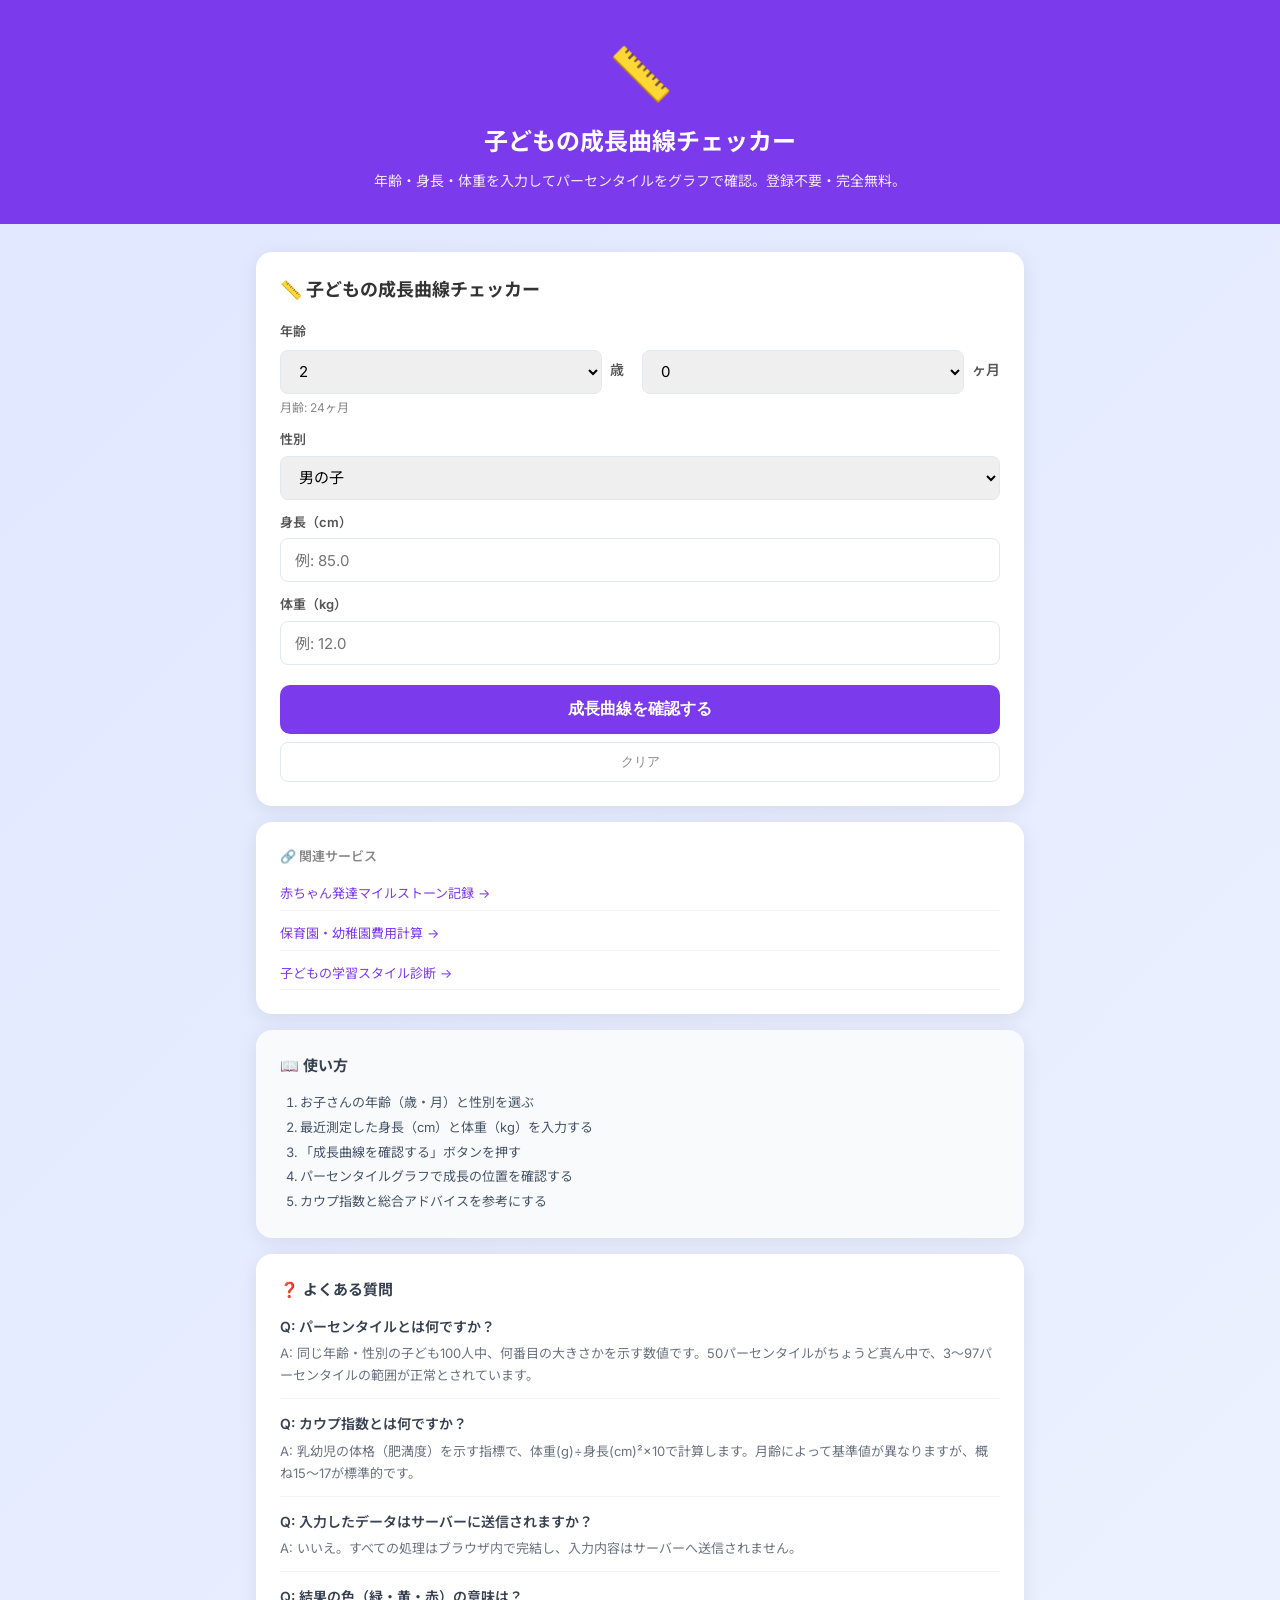
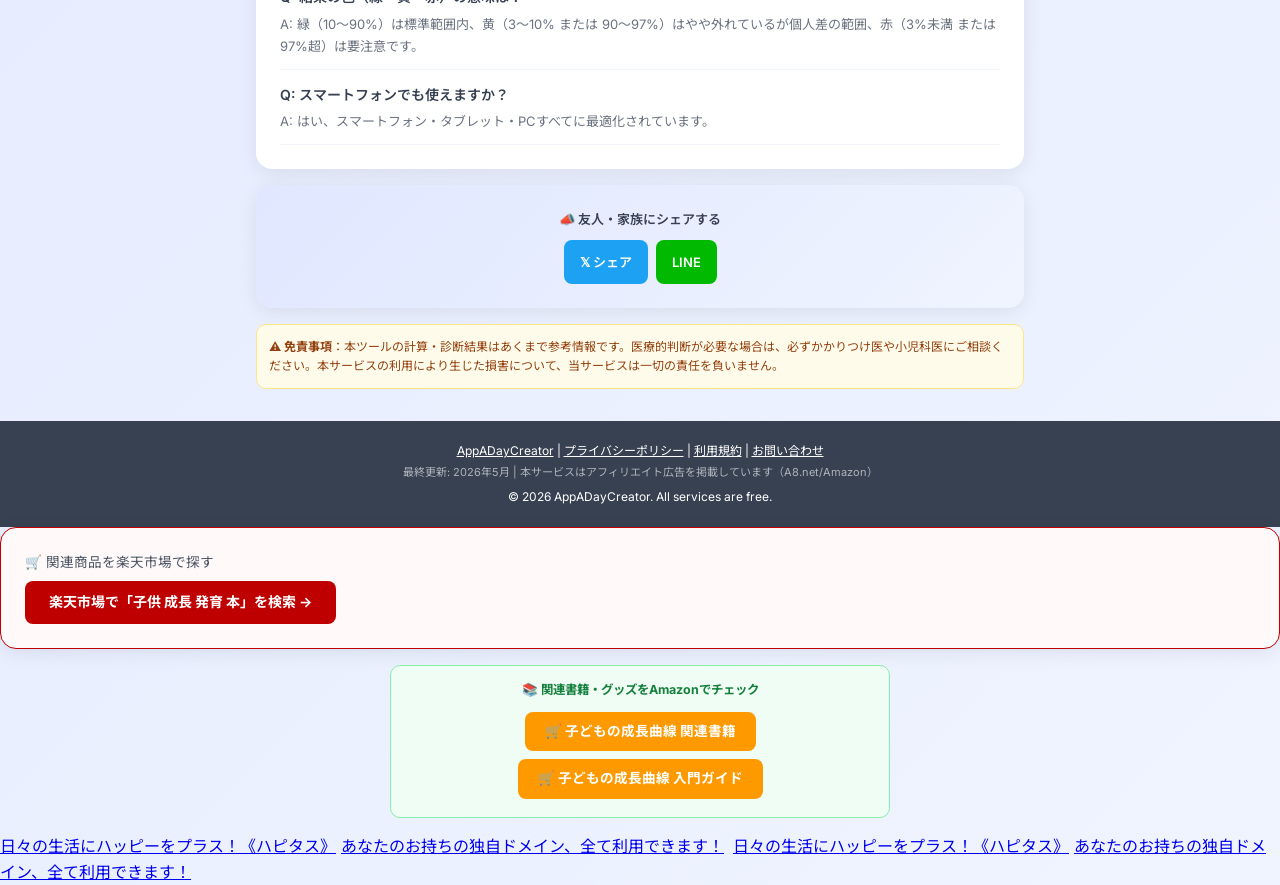
==== index.html @ c2bdc44a "Add A8 affiliates: 高還元率ポイントサイト【ハピタ, 国内シェアNo.1レンタルサー" ====
<!DOCTYPE html>
<html lang="ja">
<head>
<!-- Google Tag Manager -->
<script>(function(w,d,s,l,i){w[l]=w[l]||[];w[l].push({"gtm.start":
new Date().getTime(),event:"gtm.js"});var f=d.getElementsByTagName(s)[0],
j=d.createElement(s),dl=l!="dataLayer"?"&l="+l:"";j.async=true;j.src=
"https://www.googletagmanager.com/gtm.js?id="+i+dl;f.parentNode.insertBefore(j,f);
})(window,document,"script","dataLayer","GTM-TXQGZRF9");</script>
<!-- End Google Tag Manager -->
    <meta charset="UTF-8">
    <meta name="viewport" content="width=device-width, initial-scale=1.0">
<meta name="theme-color" content="#7c3aed" />
    <title>子どもの成長曲線チェッカー【無料】無料診断・アドバイス</title>
    <meta name="description" content="子どもの年齢・身長・体重を入力して成長曲線のパーセンタイルを確認。発育の目安をチェック。登録不要・完全無料でご利用いただけます。スマホ・PC対応。">
    <link rel="canonical" href="https://appadaycreator.com/child-growth-checker/">
    <link rel="manifest" href="/child-growth-checker/manifest.json">
    <meta property="og:title" content="子どもの成長曲線チェッカー【無料】無料診断・アドバイス">
    <meta property="og:description" content="子どもの年齢・身長・体重を入力して成長曲線のパーセンタイルを確認。発育の目安をチェック。登録不要・完全無料でご利用いただけます。">
    <meta property="og:url" content="https://appadaycreator.com/child-growth-checker/">
    <meta property="og:type" content="website">
    <meta property="og:locale" content="ja_JP">
    <meta property="og:image" content="https://appadaycreator.com/assets/ogp-default.png">
<meta property="og:site_name" content="appadaycreator" />
<meta name="twitter:image" content="https://appadaycreator.com/assets/ogp-default.png" />
<meta name="twitter:description" content="子どもの年齢・身長・体重を入力して成長曲線のパーセンタイルを確認。発育の目安をチェック。登録不要・完全無料でご利用いただけます。" />
    <meta name="twitter:card" content="summary">
    <meta name="twitter:title" content="子どもの成長曲線チェッカー【無料】無料診断・アドバイス" />

    <link rel="icon" href="data:image/svg+xml,<svg xmlns=%22http://www.w3.org/2000/svg%22 viewBox=%220 0 100 100%22><text y=%22.9em%22 font-size=%2290%22>📏</text></svg>">
    <link rel="preconnect" href="https://fonts.googleapis.com">
    <link href="https://fonts.googleapis.com/css2?family=Inter:wght@300;400;500;600;700&family=Noto+Sans+JP:wght@300;400;500;600;700&display=swap" rel="stylesheet">
    <link rel="preconnect" href="https://pagead2.googlesyndication.com" crossorigin>
    <link rel="dns-prefetch" href="https://www.clarity.ms">
    <link rel="dns-prefetch" href="https://www.googletagmanager.com">
    <!-- Clarity -->
    <script type="text/javascript">(function(c,l,a,r,i,t,y){c[a]=c[a]||function(){(c[a].q=c[a].q||[]).push(arguments)};t=l.createElement(r);t.async=1;t.src="https://www.clarity.ms/tag/"+i;y=l.getElementsByTagName(r)[0];y.parentNode.insertBefore(t,y)})(window,document,"clarity","script","s3t9vl8h3v");</script>
    <!-- AdSense -->
    <script async src="https://pagead2.googlesyndication.com/pagead/js/adsbygoogle.js?client=ca-pub-8427583028015858" crossorigin="anonymous"></script>
    <script type="application/ld+json">{"@context":"https://schema.org","@type":"WebApplication","name":"子どもの成長曲線チェッカー","description":"子どもの年齢・身長・体重を入力して成長曲線のパーセンタイルを確認。発育の目安をチェック。登録不要・完全無料でご利用いただけます。","url":"https://appadaycreator.com/child-growth-checker/","applicationCategory":"UtilityApplication","operatingSystem":"Any","inLanguage":"ja","offers":{"@type":"Offer","price":"0","priceCurrency":"JPY"},"author":{"@type":"Organization","name":"AppADayCreator","url":"https://appadaycreator.com/"}}</script>
    <script type="application/ld+json">{"@context": "https://schema.org", "@type": "FAQPage", "mainEntity": [{"@type": "Question", "name": "子どもの成長曲線チェッカーは無料で使えますか？", "acceptedAnswer": {"@type": "Answer", "text": "はい、完全無料・登録不要でご利用いただけます。"}}, {"@type": "Question", "name": "パーセンタイルとは何ですか？", "acceptedAnswer": {"@type": "Answer", "text": "パーセンタイルとは、同じ年齢・性別の子ども100人中、何番目の大きさかを示す数値です。50パーセンタイルがちょうど真ん中で、3〜97パーセンタイルの範囲が正常とされています。"}}, {"@type": "Question", "name": "入力したデータはサーバーに送信されますか？", "acceptedAnswer": {"@type": "Answer", "text": "いいえ。すべての処理はブラウザ内で完結し、入力内容はサーバーへ送信されません。"}}, {"@type": "Question", "name": "カウプ指数とは何ですか？", "acceptedAnswer": {"@type": "Answer", "text": "カウプ指数は乳幼児の肥満度を示す指標で、体重(g)÷身長(cm)²×10で計算します。月齢によって基準値が異なりますが、概ね15〜17が標準的です。"}}, {"@type": "Question", "name": "結果の見方を教えてください", "acceptedAnswer": {"@type": "Answer", "text": "緑色（10〜90%）は標準範囲内、黄色（3〜10% or 90〜97%）はやや外れているが個人差の範囲、赤色（3%未満 or 97%超）は要注意です。赤の場合はかかりつけ医への相談をおすすめします。"}}]}</script>
    <script type="application/ld+json">{"@context":"https://schema.org","@type":"HowTo","name":"子どもの成長曲線チェッカーの使い方","step":[{"@type":"HowToStep","position":1,"name":"年齢と性別を選ぶ","text":"お子さんの年齢（歳・月）と性別を選択する"},{"@type":"HowToStep","position":2,"name":"身長・体重を入力する","text":"最近測定した身長（cm）と体重（kg）を入力する"},{"@type":"HowToStep","position":3,"name":"成長曲線を確認するボタンを押す","text":"「成長曲線を確認する」ボタンをタップして結果を取得する"},{"@type":"HowToStep","position":4,"name":"グラフでパーセンタイルを確認する","text":"身長・体重それぞれのパーセンタイル曲線グラフで位置を確認する"},{"@type":"HowToStep","position":5,"name":"カウプ指数と総合評価を確認する","text":"カウプ指数（体格指数）と総合アドバイスを確認し、必要に応じてかかりつけ医に相談する"}]}</script>
    <style>
        * { margin: 0; padding: 0; box-sizing: border-box; }
        body { font-family: 'Inter', 'Noto Sans JP', sans-serif; background: linear-gradient(135deg, #E0E7FF 0%, #F0F4FF 100%); min-height: 100vh; color: #333; line-height: 1.6; }
        .site-header { background: #7c3aed; color: white; padding: 32px 20px; text-align: center; }
        .site-header .emoji { font-size: 52px; margin-bottom: 8px; }
        .site-header h1 { font-size: 24px; font-weight: 700; margin-bottom: 8px; }
        .site-header p { font-size: 14px; opacity: 0.9; }
        .container { max-width: 800px; margin: 0 auto; padding: 16px; }
        .card { background: white; border-radius: 16px; padding: 24px; box-shadow: 0 4px 20px rgba(0,0,0,0.08); margin-bottom: 16px; }
        .btn { background: #7c3aed; color: white; border: none; padding: 14px 24px; border-radius: 10px; font-size: 16px; font-weight: 600; cursor: pointer; width: 100%; transition: opacity .2s; min-height: 48px; touch-action: manipulation; }
        .btn:hover { opacity: 0.9; }
        .btn:active { transform: scale(0.98); }
        .btn:focus-visible { outline: 3px solid #7c3aed; outline-offset: 3px; }
        input, select, textarea { width: 100%; padding: 10px 14px; border: 1.5px solid #e2e8f0; border-radius: 8px; font-size: 15px; margin-top: 4px; font-family: inherit; min-height: 44px; }
        input:focus, select:focus, textarea:focus { outline: none; border-color: #7c3aed; box-shadow: 0 0 0 3px #7c3aed22; }
        label { font-size: 13px; font-weight: 600; color: #555; display: block; margin-top: 14px; margin-bottom: 2px; }
        .result { display: none; }
        .result.show { display: block; }
        .result-value { font-size: 36px; font-weight: 700; color: #7c3aed; text-align: center; padding: 16px 0; }
        .badge { display: inline-block; background: #7c3aed20; color: #7c3aed; padding: 4px 12px; border-radius: 20px; font-size: 12px; font-weight: 600; }
        .sr-only { position: absolute; width: 1px; height: 1px; padding: 0; margin: -1px; overflow: hidden; clip: rect(0,0,0,0); white-space: nowrap; border: 0; }

        /* 年齢入力 */
        .age-row { display: flex; gap: 8px; align-items: flex-end; margin-top: 4px; }
        .age-row select { flex: 1; }
        .age-row .age-unit { font-size: 14px; font-weight: 600; color: #555; white-space: nowrap; padding-bottom: 12px; min-width: 24px; }

        /* パーセンタイルバー */
        .pct-bar-wrap { margin: 10px 0 4px; }
        .pct-bar-label { font-size: 12px; color: #888; margin-bottom: 4px; display: flex; justify-content: space-between; }
        .pct-bar-track { position: relative; height: 20px; border-radius: 10px; background: linear-gradient(to right, #ef4444 0%, #f59e0b 7%, #22c55e 15%, #22c55e 85%, #f59e0b 93%, #ef4444 100%); overflow: visible; }
        .pct-bar-marker { position: absolute; top: -4px; width: 12px; height: 28px; background: #1e1b4b; border-radius: 3px; transform: translateX(-50%); box-shadow: 0 2px 4px rgba(0,0,0,0.4); transition: left 0.4s ease; }
        .pct-bar-zones { display: flex; justify-content: space-between; font-size: 10px; color: #999; margin-top: 2px; padding: 0 2px; }

        /* カウプ指数 */
        .kaup-badge { display: inline-flex; align-items: center; gap: 6px; padding: 6px 14px; border-radius: 20px; font-size: 13px; font-weight: 700; margin-top: 4px; }
        .kaup-normal { background: #dcfce7; color: #16a34a; }
        .kaup-thin { background: #fef9c3; color: #ca8a04; }
        .kaup-fat { background: #fee2e2; color: #dc2626; }

        /* グラフタブ */
        .graph-tabs { display: flex; gap: 4px; margin-bottom: 12px; }
        .graph-tab { flex: 1; padding: 8px; border: 2px solid #e5e7eb; border-radius: 8px; background: white; cursor: pointer; font-size: 13px; font-weight: 600; color: #888; transition: all .15s; }
        .graph-tab.active { border-color: #7c3aed; color: #7c3aed; background: #f5f3ff; }
        .graph-canvas-wrap { overflow-x: auto; -webkit-overflow-scrolling: touch; }
        canvas#growthChart { display: block; max-width: 100%; }

        /* 結果カード */
        .result-grid { display: grid; grid-template-columns: 1fr 1fr; gap: 12px; margin-bottom: 12px; }
        .result-item { background: #f8fafc; border-radius: 12px; padding: 14px; }
        .result-item .ri-label { font-size: 11px; font-weight: 600; color: #888; text-transform: uppercase; letter-spacing: 0.5px; }
        .result-item .ri-value { font-size: 20px; font-weight: 700; color: #1e1b4b; margin-top: 2px; }
        .result-item .ri-sub { font-size: 11px; color: #888; margin-top: 2px; }

        /* アドバイス */
        .advice-normal { background: #f0fdf4; border-left: 4px solid #22c55e; padding: 12px 14px; border-radius: 0 8px 8px 0; }
        .advice-caution { background: #fffbeb; border-left: 4px solid #f59e0b; padding: 12px 14px; border-radius: 0 8px 8px 0; }
        .advice-warning { background: #fef2f2; border-left: 4px solid #ef4444; padding: 12px 14px; border-radius: 0 8px 8px 0; }

        @media (max-width: 480px) {
            .site-header { padding: 24px 16px; }
            .site-header h1 { font-size: 20px; }
            .card { padding: 16px; }
            .btn { font-size: 15px; padding: 13px 20px; }
            .result-grid { grid-template-columns: 1fr 1fr; gap: 8px; }
            .result-item .ri-value { font-size: 16px; }
        }

@media print{
  header,footer,nav,button,.no-print,
  [class*="share"],[class*="affiliate"],[id*="share"],
  [id*="affiliate"],[id*="banner"],
  script,noscript{display:none!important}
  body{background:#fff!important;color:#000!important;font-size:12pt}
  [id*="result"],[id*="output"],[id*="advice"],[id*="diagnosis"],[class*="result"]{display:block!important}
  a[href]::after{content:none!important}
}
</style>
<script type="application/ld+json">{"@context":"https://schema.org","@type":"BreadcrumbList","itemListElement":[{"@type":"ListItem","position":1,"name":"ホーム","item":"https://appadaycreator.com/"},{"@type":"ListItem","position":2,"name":"健康","item":"https://appadaycreator.com/category/health/"},{"@type":"ListItem","position":3,"name":"子どもの成長曲線チェッカー【無料】無料診断・アドバイス","item":"https://appadaycreator.com/child-growth-checker/"}]}</script>
</head>
<body>
    <noscript><iframe src="https://www.googletagmanager.com/ns.html?id=GTM-TXQGZRF9" height="0" width="0" style="display:none;visibility:hidden"></iframe></noscript>

    <a href="#main-content" class="sr-only" style="position:absolute;top:8px;left:8px;background:#7c3aed;color:white;padding:8px 16px;border-radius:6px;z-index:9999;text-decoration:none;font-size:14px;" tabindex="1">メインコンテンツへスキップ</a>

    <header class="site-header" role="banner">
        <div class="emoji" aria-hidden="true">📏</div>
        <h1>子どもの成長曲線チェッカー</h1>
        <p>年齢・身長・体重を入力してパーセンタイルをグラフで確認。登録不要・完全無料。</p>
    </header>

    <main id="main-content" class="container" role="main" aria-label="子どもの成長曲線チェッカーのメインコンテンツ">
        <ins class="adsbygoogle" style="display:block;margin:12px 0" data-ad-client="ca-pub-8427583028015858" data-ad-slot="auto" data-ad-format="auto" data-full-width-responsive="true"></ins>
        <script>(adsbygoogle = window.adsbygoogle || []).push({});</script>

        <!-- 入力フォーム -->
        <div class="card">
          <h2 style="font-size:18px;font-weight:700;margin-bottom:16px;">📏 子どもの成長曲線チェッカー</h2>

          <label>年齢</label>
          <div class="age-row">
            <select id="age_year" aria-label="歳"></select>
            <span class="age-unit">歳</span>
            <select id="age_month" aria-label="ヶ月"></select>
            <span class="age-unit">ヶ月</span>
          </div>
          <p id="age_display" style="font-size:12px;color:#888;margin-top:4px;"></p>

          <label style="margin-top:12px;">性別</label>
          <select id="gender">
            <option value="m">男の子</option>
            <option value="f">女の子</option>
          </select>

          <label style="margin-top:12px;">身長（cm）</label>
          <input type="number" id="height" placeholder="例: 85.0" min="30" max="200" step="0.1">

          <label style="margin-top:12px;">体重（kg）</label>
          <input type="number" id="weight" placeholder="例: 12.0" min="1" max="150" step="0.1">

          <button class="btn" style="margin-top:20px;" onclick="calculate()">成長曲線を確認する</button>
          <button onclick="clearInputs()" style="margin-top:8px;width:100%;padding:10px;background:transparent;border:1.5px solid #e2e8f0;border-radius:8px;font-size:13px;color:#888;cursor:pointer;">クリア</button>
        </div>

        <!-- 結果エリア -->
        <div class="result" id="result">

          <!-- パーセンタイル結果 -->
          <div class="card">
            <h3 style="font-size:15px;font-weight:700;margin-bottom:12px;color:#374151;">📊 パーセンタイル結果</h3>
            <div class="result-grid">
              <div class="result-item">
                <div class="ri-label">身長</div>
                <div class="ri-value" id="h_pct_val">-</div>
                <div class="ri-sub" id="h_med_sub">中央値 -cm</div>
              </div>
              <div class="result-item">
                <div class="ri-label">体重</div>
                <div class="ri-value" id="w_pct_val">-</div>
                <div class="ri-sub" id="w_med_sub">中央値 -kg</div>
              </div>
            </div>

            <!-- 身長バー -->
            <div class="pct-bar-wrap">
              <div class="pct-bar-label"><span>身長パーセンタイル位置</span><span id="h_pct_num">-</span></div>
              <div class="pct-bar-track"><div class="pct-bar-marker" id="h_bar_marker" style="left:50%"></div></div>
              <div class="pct-bar-zones"><span>3%</span><span>10%</span><span>50%</span><span>90%</span><span>97%</span></div>
            </div>

            <!-- 体重バー -->
            <div class="pct-bar-wrap" style="margin-top:8px;">
              <div class="pct-bar-label"><span>体重パーセンタイル位置</span><span id="w_pct_num">-</span></div>
              <div class="pct-bar-track"><div class="pct-bar-marker" id="w_bar_marker" style="left:50%"></div></div>
              <div class="pct-bar-zones"><span>3%</span><span>10%</span><span>50%</span><span>90%</span><span>97%</span></div>
            </div>
          </div>

          <!-- カウプ指数 -->
          <div class="card">
            <h3 style="font-size:15px;font-weight:700;margin-bottom:8px;color:#374151;">⚖️ カウプ指数（体格指数）</h3>
            <div style="display:flex;align-items:center;gap:12px;flex-wrap:wrap;">
              <div style="font-size:32px;font-weight:700;color:#7c3aed;" id="kaup_val">-</div>
              <div>
                <div id="kaup_badge" class="kaup-badge kaup-normal">-</div>
                <div style="font-size:11px;color:#888;margin-top:4px;" id="kaup_range">標準範囲: -</div>
              </div>
            </div>
            <p style="font-size:12px;color:#6b7280;margin-top:8px;">カウプ指数 = 体重(g) ÷ 身長(cm)² × 10</p>
          </div>

          <!-- 成長曲線グラフ -->
          <div class="card">
            <h3 style="font-size:15px;font-weight:700;margin-bottom:10px;color:#374151;">📈 成長曲線グラフ</h3>
            <div class="graph-tabs" role="tablist">
              <button class="graph-tab active" id="tab-height" onclick="switchTab('height')" role="tab" aria-selected="true">身長</button>
              <button class="graph-tab" id="tab-weight" onclick="switchTab('weight')" role="tab" aria-selected="false">体重</button>
            </div>
            <div class="graph-canvas-wrap">
              <canvas id="growthChart" width="720" height="300" style="width:100%;height:auto;" aria-label="成長曲線グラフ"></canvas>
            </div>
            <p style="font-size:11px;color:#999;margin-top:6px;text-align:center;">● 赤い点があなたのお子さんの位置。曲線は厚労省基準のパーセンタイル帯です。</p>
          </div>

          <!-- 総合アドバイス -->
          <div class="card">
            <h3 style="font-size:15px;font-weight:700;margin-bottom:10px;color:#374151;">💬 総合アドバイス</h3>
            <div id="advice_box" class="advice-normal">
              <p id="advice_text" style="font-size:14px;line-height:1.8;color:#374151;"></p>
            </div>
            <p style="font-size:12px;color:#9ca3af;margin-top:8px;">※本ツールは簡易的な目安です。正確な評価はかかりつけ医にご相談ください。</p>
          </div>

        </div><!-- /result -->

        <!-- 関連サービス -->
        <div class="card" style="margin-top:8px;">
            <h3 style="font-size:13px;font-weight:600;color:#888;margin-bottom:10px;">🔗 関連サービス</h3>
            <div style="display:flex;flex-direction:column;gap:6px;">
                <a href="https://appadaycreator.com/baby-milestones-tracker/" style="color:#7c3aed;font-size:13px;text-decoration:none;padding:6px 0;border-bottom:1px solid #f1f5f9;">赤ちゃん発達マイルストーン記録 →</a>
                <a href="https://appadaycreator.com/nursery-cost-calculator/" style="color:#7c3aed;font-size:13px;text-decoration:none;padding:6px 0;border-bottom:1px solid #f1f5f9;">保育園・幼稚園費用計算 →</a>
                <a href="https://appadaycreator.com/kids-learning-style-quiz/" style="color:#7c3aed;font-size:13px;text-decoration:none;padding:6px 0;border-bottom:1px solid #f1f5f9;">子どもの学習スタイル診断 →</a>
            </div>
        </div>

        <ins class="adsbygoogle" style="display:block;margin:12px 0" data-ad-client="ca-pub-8427583028015858" data-ad-slot="auto" data-ad-format="auto" data-full-width-responsive="true"></ins>
        <script>(adsbygoogle = window.adsbygoogle || []).push({});</script>

        <!-- 使い方セクション -->
        <div class="card" style="margin-top:8px;background:#f8fafc;">
            <h2 style="font-size:15px;font-weight:700;margin-bottom:12px;color:#374151;">📖 使い方</h2>
            <ol style="padding-left:20px;font-size:13px;color:#475569;line-height:1.9;">
                <li>お子さんの年齢（歳・月）と性別を選ぶ</li>
                <li>最近測定した身長（cm）と体重（kg）を入力する</li>
                <li>「成長曲線を確認する」ボタンを押す</li>
                <li>パーセンタイルグラフで成長の位置を確認する</li>
                <li>カウプ指数と総合アドバイスを参考にする</li>
            </ol>
        </div>

        <!-- FAQ セクション -->
        <div class="card" style="margin-top:8px;">
            <h2 style="font-size:15px;font-weight:700;margin-bottom:14px;color:#374151;">❓ よくある質問</h2>
            <div style="display:flex;flex-direction:column;gap:14px;">
            <div style="border-bottom:1px solid #f1f5f9;padding-bottom:12px;">
              <p style="font-size:14px;font-weight:600;color:#374151;margin-bottom:4px;">Q: パーセンタイルとは何ですか？</p>
              <p style="font-size:13px;color:#6b7280;line-height:1.7;">A: 同じ年齢・性別の子ども100人中、何番目の大きさかを示す数値です。50パーセンタイルがちょうど真ん中で、3〜97パーセンタイルの範囲が正常とされています。</p>
            </div>
            <div style="border-bottom:1px solid #f1f5f9;padding-bottom:12px;">
              <p style="font-size:14px;font-weight:600;color:#374151;margin-bottom:4px;">Q: カウプ指数とは何ですか？</p>
              <p style="font-size:13px;color:#6b7280;line-height:1.7;">A: 乳幼児の体格（肥満度）を示す指標で、体重(g)÷身長(cm)²×10で計算します。月齢によって基準値が異なりますが、概ね15〜17が標準的です。</p>
            </div>
            <div style="border-bottom:1px solid #f1f5f9;padding-bottom:12px;">
              <p style="font-size:14px;font-weight:600;color:#374151;margin-bottom:4px;">Q: 入力したデータはサーバーに送信されますか？</p>
              <p style="font-size:13px;color:#6b7280;line-height:1.7;">A: いいえ。すべての処理はブラウザ内で完結し、入力内容はサーバーへ送信されません。</p>
            </div>
            <div style="border-bottom:1px solid #f1f5f9;padding-bottom:12px;">
              <p style="font-size:14px;font-weight:600;color:#374151;margin-bottom:4px;">Q: 結果の色（緑・黄・赤）の意味は？</p>
              <p style="font-size:13px;color:#6b7280;line-height:1.7;">A: 緑（10〜90%）は標準範囲内、黄（3〜10% または 90〜97%）はやや外れているが個人差の範囲、赤（3%未満 または 97%超）は要注意です。</p>
            </div>
            <div style="border-bottom:1px solid #f1f5f9;padding-bottom:12px;">
              <p style="font-size:14px;font-weight:600;color:#374151;margin-bottom:4px;">Q: スマートフォンでも使えますか？</p>
              <p style="font-size:13px;color:#6b7280;line-height:1.7;">A: はい、スマートフォン・タブレット・PCすべてに最適化されています。</p>
            </div>
            </div>
        </div>

        <!-- SNSシェアCTA -->
        <div class="card" style="margin-top:8px;text-align:center;background:linear-gradient(135deg,#E0E7FF,#F0F4FF);" role="complementary" aria-label="SNSシェア">
            <p style="font-size:13px;font-weight:600;color:#374151;margin-bottom:10px;">📣 友人・家族にシェアする</p>
            <div style="display:flex;gap:8px;justify-content:center;flex-wrap:wrap;">
                <a href="https://twitter.com/intent/tweet?text=%E5%AD%90%E3%81%A9%E3%82%82%E3%81%AE%E6%88%90%E9%95%B7%E6%9B%B2%E7%B7%9A%E3%83%81%E3%82%A7%E3%83%83%E3%82%AB%E3%83%BC%20%23無料ツール&url=https%3A%2F%2Fappadaycreator.com%2Fchild-growth-checker%2F" target="_blank" rel="noopener" aria-label="子どもの成長曲線チェッカーをXでシェア" style="background:#1DA1F2;color:white;padding:8px 16px;border-radius:8px;font-size:13px;text-decoration:none;font-weight:600;min-height:44px;display:inline-flex;align-items:center;">𝕏 シェア</a>
                <a href="https://line.me/R/msg/text/?%E5%AD%90%E3%81%A9%E3%82%82%E3%81%AE%E6%88%90%E9%95%B7%E6%9B%B2%E7%B7%9A%E3%83%81%E3%82%A7%E3%83%83%E3%82%AB%E3%83%BC%0Ahttps%3A%2F%2Fappadaycreator.com%2Fchild-growth-checker%2F" target="_blank" rel="noopener" aria-label="子どもの成長曲線チェッカーをLINEでシェア" style="background:#00B900;color:white;padding:8px 16px;border-radius:8px;font-size:13px;text-decoration:none;font-weight:600;min-height:44px;display:inline-flex;align-items:center;">LINE</a>
            </div>
        </div>

        <!-- 免責事項 -->
        <div style="background:#fffbeb;border:1px solid #fde68a;border-radius:10px;padding:12px;margin:8px 0;font-size:12px;color:#92400e;">
            <strong>⚠️ 免責事項</strong>：本ツールの計算・診断結果はあくまで参考情報です。医療的判断が必要な場合は、必ずかかりつけ医や小児科医にご相談ください。本サービスの利用により生じた損害について、当サービスは一切の責任を負いません。
        </div>
    </main>

    <footer style="text-align:center;padding:20px;color:white;font-size:12px;background:#374151;margin-top:8px;">
        <p><a href="https://appadaycreator.com/" style="color:white;">AppADayCreator</a>
        | <a href="privacy-policy.html" style="color:white;">プライバシーポリシー</a>
        | <a href="terms.html" style="color:white;">利用規約</a>
        | <a href="contact.html" style="color:white;">お問い合わせ</a></p>
        <p style="margin-top:4px;font-size:11px;opacity:0.6;">最終更新: 2026年5月 | 本サービスはアフィリエイト広告を掲載しています（A8.net/Amazon）</p>
        <p style="margin-top:6px;">© 2026 AppADayCreator. All services are free.</p>
    </footer>

<script>
// ───────────────────────────────────────────
// 厚労省基準に基づく成長データ（月齢, 男, 女）
// ───────────────────────────────────────────

// 身長中央値 [月齢, 男(cm), 女(cm)]
const H_MED = [
  [0,49.9,49.1],[1,54.5,53.5],[2,58.1,56.8],[3,61.1,59.5],[4,63.6,61.7],
  [5,65.6,63.5],[6,67.3,65.0],[7,68.7,66.3],[8,69.9,67.5],[9,71.0,68.5],
  [10,72.0,69.5],[11,73.0,70.4],[12,74.0,71.5],[15,77.5,75.5],[18,80.7,79.0],
  [24,87.0,85.5],[30,92.5,91.5],[36,96.5,95.5],[42,100.5,99.5],[48,103.5,102.5],
  [60,110.0,109.0],[72,116.0,115.5],[84,122.0,121.5],[96,128.0,127.5],
  [108,133.5,133.5],[120,138.5,140.0],[132,143.0,146.0],[144,148.0,151.5],
  [156,153.5,155.0],[168,161.0,157.0],[180,167.0,157.5],[192,169.5,158.0],[216,171.0,158.0]
];

// 身長SD [月齢, 男(cm), 女(cm)]  厚労省データから近似
const H_SD = [
  [0,1.9,1.9],[3,2.0,2.1],[6,2.1,2.1],[12,2.5,2.5],[24,3.0,3.0],[36,3.4,3.5],
  [60,4.0,4.2],[120,5.5,5.8],[180,6.2,5.0],[216,6.0,5.0]
];

// 体重中央値 [月齢, 男(kg), 女(kg)]
const W_MED = [
  [0,3.00,2.94],[1,4.25,3.98],[2,5.35,4.91],[3,6.21,5.66],[4,6.89,6.27],
  [5,7.42,6.74],[6,7.84,7.14],[7,8.19,7.46],[8,8.50,7.74],[9,8.76,7.98],
  [10,8.99,8.19],[11,9.18,8.38],[12,9.35,8.55],[15,9.94,9.17],[18,10.44,9.72],
  [24,11.49,10.87],[30,12.36,11.78],[36,13.22,12.63],[42,14.02,13.43],[48,14.79,14.18],
  [60,16.43,15.77],[72,18.20,17.55],[84,20.10,19.55],[96,22.20,21.65],
  [108,24.50,24.00],[120,27.50,27.50],[132,30.80,31.50],[144,34.50,35.50],
  [156,38.50,38.50],[168,44.50,44.50],[180,55.00,50.00],[192,60.00,52.00],[216,65.00,53.00]
];

// 体重SD [月齢, 男(kg), 女(kg)]
const W_SD = [
  [0,0.38,0.36],[3,0.72,0.64],[6,0.85,0.76],[12,0.96,0.88],[24,1.25,1.18],
  [36,1.55,1.45],[60,2.10,2.00],[120,4.0,4.0],[180,7.5,6.0],[216,8.0,6.0]
];

// パーセンタイル曲線用オフセット係数（Z値）
// 3rd=-1.88, 10th=-1.28, 25th=-0.67, 50th=0, 75th=0.67, 90th=1.28, 97th=1.88
const PCT_Z = { p3:-1.88, p10:-1.28, p25:-0.67, p50:0, p75:0.67, p90:1.28, p97:1.88 };

function interp(data, months, gIdx) {
  if (months <= data[0][0]) return data[0][gIdx];
  for (let i = 0; i < data.length - 1; i++) {
    if (months >= data[i][0] && months <= data[i+1][0]) {
      const t = (months - data[i][0]) / (data[i+1][0] - data[i][0]);
      return data[i][gIdx] + t * (data[i+1][gIdx] - data[i][gIdx]);
    }
  }
  return data[data.length-1][gIdx];
}

function zToApproxPct(z) {
  // 正規分布近似（Abramowitz & Stegun）
  const t = 1 / (1 + 0.2316419 * Math.abs(z));
  const poly = t * (0.319381530 + t * (-0.356563782 + t * (1.781477937 + t * (-1.821255978 + t * 1.330274429))));
  const p = 1 - (1 / Math.sqrt(2 * Math.PI)) * Math.exp(-0.5 * z * z) * poly;
  return z >= 0 ? p * 100 : (1 - p) * 100;
}

function pctLabel(pct) {
  if (pct < 3) return '〜3%';
  if (pct < 10) return '3〜10%';
  if (pct < 25) return '10〜25%';
  if (pct < 75) return '25〜75%（標準）';
  if (pct < 90) return '75〜90%';
  if (pct < 97) return '90〜97%';
  return '97%〜';
}

function pctColor(pct) {
  if (pct < 3 || pct > 97) return '#ef4444';
  if (pct < 10 || pct > 90) return '#f59e0b';
  return '#22c55e';
}

function kaupEval(kaup, months) {
  // 月齢別カウプ指数標準範囲（小児科学会基準近似）
  let lo, hi;
  if (months <= 3) { lo = 13.0; hi = 16.0; }
  else if (months <= 6) { lo = 14.5; hi = 17.5; }
  else if (months <= 12) { lo = 15.0; hi = 17.5; }
  else if (months <= 24) { lo = 14.5; hi = 17.0; }
  else if (months <= 60) { lo = 14.0; hi = 16.5; }
  else { lo = 14.0; hi = 19.0; }
  if (kaup < lo - 1) return { label: '低体重（やせ）', cls: 'kaup-thin', range: `標準 ${lo}〜${hi}` };
  if (kaup < lo) return { label: 'やや低め', cls: 'kaup-thin', range: `標準 ${lo}〜${hi}` };
  if (kaup > hi + 1) return { label: '肥満傾向', cls: 'kaup-fat', range: `標準 ${lo}〜${hi}` };
  if (kaup > hi) return { label: 'やや高め', cls: 'kaup-fat', range: `標準 ${lo}〜${hi}` };
  return { label: '標準（普通体型）', cls: 'kaup-normal', range: `標準 ${lo}〜${hi}` };
}

function getAdvice(hPct, wPct, kaupRes) {
  const critical = hPct < 3 || hPct > 97 || wPct < 3 || wPct > 97;
  const caution = hPct < 10 || hPct > 90 || wPct < 10 || wPct > 90 || kaupRes.cls === 'kaup-fat';
  if (critical) {
    return {
      cls: 'advice-warning',
      text: '身長または体重が成長曲線の基準範囲（3〜97%）を外れています。かかりつけの小児科医にご相談されることをおすすめします。定期的な健診での継続観察が大切です。'
    };
  }
  if (caution) {
    return {
      cls: 'advice-caution',
      text: 'やや基準値から外れている項目があります。個人差の範囲内である場合も多いですが、次回の健診時に小児科医に確認してみましょう。継続して測定値を記録しておくと良いでしょう。'
    };
  }
  return {
    cls: 'advice-normal',
    text: '身長・体重ともに標準的な成長曲線の範囲内です。このまま定期的に成長を記録しながら見守りましょう。バランスの良い食事と十分な睡眠・運動が大切です。'
  };
}

// ─── グラフ描画 ───
let currentTab = 'height';
let lastResult = null;

function drawChart(tab) {
  if (!lastResult) return;
  const canvas = document.getElementById('growthChart');
  const ctx = canvas.getContext('2d');
  const W = canvas.width, H = canvas.height;
  ctx.clearRect(0, 0, W, H);

  const { months, gIdx, h, w } = lastResult;
  const isH = tab === 'height';
  const medData = isH ? H_MED : W_MED;
  const sdData = isH ? H_SD : W_SD;
  const value = isH ? h : w;
  const unit = isH ? 'cm' : 'kg';

  // グラフ領域
  const pad = { top: 20, right: 20, bottom: 40, left: 44 };
  const gw = W - pad.left - pad.right;
  const gh = H - pad.top - pad.bottom;

  // x軸: 0〜216ヶ月, 子どもの月齢位置
  const xScale = (m) => pad.left + (m / 216) * gw;

  // パーセンタイルデータ生成（3rd,10th,25th,50th,75th,90th,97th）
  const mPoints = [0,1,2,3,4,5,6,7,8,9,10,11,12,15,18,24,30,36,42,48,60,72,84,96,108,120,132,144,156,168,180,192,216];
  const pctKeys = ['p3','p10','p25','p50','p75','p90','p97'];
  const pctLines = {};
  pctKeys.forEach(k => pctLines[k] = []);
  mPoints.forEach(m => {
    const med = interp(medData, m, gIdx);
    const sd = interp(sdData, m, gIdx);
    pctKeys.forEach(k => pctLines[k].push({ m, v: med + PCT_Z[k] * sd }));
  });

  // y軸範囲
  const allVals = pctLines['p3'].concat(pctLines['p97']).map(d => d.v);
  allVals.push(value);
  let yMin = Math.min(...allVals) * 0.97;
  let yMax = Math.max(...allVals) * 1.02;
  if (isH) { yMin = Math.floor(yMin / 5) * 5; yMax = Math.ceil(yMax / 5) * 5; }
  else { yMin = Math.floor(yMin); yMax = Math.ceil(yMax); }
  const yScale = (v) => pad.top + gh - ((v - yMin) / (yMax - yMin)) * gh;

  // 背景帯（3〜97%をグリーン、外側をレッド）
  ctx.save();
  ctx.globalAlpha = 0.06;
  // 3〜97帯
  ctx.beginPath();
  pctLines['p3'].forEach((d,i) => i === 0 ? ctx.moveTo(xScale(d.m), yScale(d.v)) : ctx.lineTo(xScale(d.m), yScale(d.v)));
  pctLines['p97'].slice().reverse().forEach(d => ctx.lineTo(xScale(d.m), yScale(d.v)));
  ctx.closePath();
  ctx.fillStyle = '#22c55e';
  ctx.fill();
  ctx.restore();

  // グリッド線
  ctx.strokeStyle = '#e5e7eb';
  ctx.lineWidth = 1;
  const yStep = isH ? 10 : 5;
  for (let y = Math.ceil(yMin / yStep) * yStep; y <= yMax; y += yStep) {
    const ys = yScale(y);
    ctx.beginPath(); ctx.moveTo(pad.left, ys); ctx.lineTo(W - pad.right, ys); ctx.stroke();
    ctx.fillStyle = '#9ca3af'; ctx.font = '10px sans-serif'; ctx.textAlign = 'right';
    ctx.fillText(y + unit, pad.left - 4, ys + 3);
  }
  // x軸グリッド
  const xLabels = [0,12,24,36,60,84,120,180,216];
  xLabels.forEach(m => {
    const xs = xScale(m);
    ctx.beginPath(); ctx.moveTo(xs, pad.top); ctx.lineTo(xs, H - pad.bottom); ctx.stroke();
    ctx.fillStyle = '#9ca3af'; ctx.font = '10px sans-serif'; ctx.textAlign = 'center';
    const yr = m >= 12 ? (m/12) + '歳' : m + 'ヶ月';
    ctx.fillText(yr, xs, H - pad.bottom + 14);
  });

  // パーセンタイル曲線描画
  const lineStyles = {
    p3: { color: '#ef4444', dash: [3,3], width: 1 },
    p10: { color: '#f59e0b', dash: [4,2], width: 1 },
    p25: { color: '#84cc16', dash: [5,2], width: 1 },
    p50: { color: '#6366f1', dash: [], width: 2 },
    p75: { color: '#84cc16', dash: [5,2], width: 1 },
    p90: { color: '#f59e0b', dash: [4,2], width: 1 },
    p97: { color: '#ef4444', dash: [3,3], width: 1 }
  };
  const labelNames = { p3:'3%', p10:'10%', p25:'25%', p50:'50%', p75:'75%', p90:'90%', p97:'97%' };

  pctKeys.forEach(k => {
    const st = lineStyles[k];
    ctx.save();
    ctx.strokeStyle = st.color;
    ctx.lineWidth = st.width;
    ctx.setLineDash(st.dash);
    ctx.beginPath();
    pctLines[k].forEach((d, i) => i === 0 ? ctx.moveTo(xScale(d.m), yScale(d.v)) : ctx.lineTo(xScale(d.m), yScale(d.v)));
    ctx.stroke();
    // ラベル（右端）
    const last = pctLines[k][pctLines[k].length - 1];
    ctx.setLineDash([]);
    ctx.fillStyle = st.color;
    ctx.font = 'bold 9px sans-serif';
    ctx.textAlign = 'left';
    ctx.fillText(labelNames[k], xScale(last.m) + 2, yScale(last.v) + 3);
    ctx.restore();
  });

  // 子どもの値をプロット
  const xs = xScale(months);
  const ys = yScale(value);
  ctx.beginPath();
  ctx.arc(xs, ys, 7, 0, Math.PI * 2);
  ctx.fillStyle = '#dc2626';
  ctx.fill();
  ctx.strokeStyle = 'white';
  ctx.lineWidth = 2;
  ctx.stroke();

  // 縦線（月齢マーカー）
  ctx.save();
  ctx.strokeStyle = '#dc262660';
  ctx.lineWidth = 1;
  ctx.setLineDash([4,4]);
  ctx.beginPath(); ctx.moveTo(xs, pad.top); ctx.lineTo(xs, H - pad.bottom); ctx.stroke();
  ctx.restore();

  // 値ラベル
  ctx.fillStyle = '#dc2626';
  ctx.font = 'bold 11px sans-serif';
  ctx.textAlign = xs > W * 0.7 ? 'right' : 'left';
  ctx.fillText(value + unit, xs + (xs > W * 0.7 ? -10 : 10), ys - 10);
}

function switchTab(tab) {
  currentTab = tab;
  document.getElementById('tab-height').classList.toggle('active', tab === 'height');
  document.getElementById('tab-weight').classList.toggle('active', tab === 'weight');
  document.getElementById('tab-height').setAttribute('aria-selected', tab === 'height');
  document.getElementById('tab-weight').setAttribute('aria-selected', tab === 'weight');
  drawChart(tab);
}

// ─── メイン計算 ───
function calculate() {
  const yr = parseInt(document.getElementById('age_year').value);
  const mo = parseInt(document.getElementById('age_month').value);
  const months = yr * 12 + mo;
  const height = parseFloat(document.getElementById('height').value);
  const weight = parseFloat(document.getElementById('weight').value);
  const gender = document.getElementById('gender').value;

  if (isNaN(height) || isNaN(weight) || height <= 0 || weight <= 0) {
    alert('身長・体重を正しく入力してください');
    return;
  }

  const gIdx = gender === 'm' ? 1 : 2;
  const hMed = interp(H_MED, months, gIdx);
  const hSd = interp(H_SD, months, gIdx);
  const wMed = interp(W_MED, months, gIdx);
  const wSd = interp(W_SD, months, gIdx);

  const hZ = (height - hMed) / hSd;
  const wZ = (weight - wMed) / wSd;
  const hPct = Math.min(99.9, Math.max(0.1, zToApproxPct(hZ)));
  const wPct = Math.min(99.9, Math.max(0.1, zToApproxPct(wZ)));

  // カウプ指数
  const kaup = (weight * 1000) / (height * height) * 10;
  const kaupRes = kaupEval(kaup, months);

  // アドバイス
  const adv = getAdvice(hPct, wPct, kaupRes);

  // 結果表示
  document.getElementById('h_pct_val').textContent = pctLabel(hPct);
  document.getElementById('h_pct_val').style.color = pctColor(hPct);
  document.getElementById('h_med_sub').textContent = `中央値 ${hMed.toFixed(1)}cm`;
  document.getElementById('w_pct_val').textContent = pctLabel(wPct);
  document.getElementById('w_pct_val').style.color = pctColor(wPct);
  document.getElementById('w_med_sub').textContent = `中央値 ${wMed.toFixed(1)}kg`;

  document.getElementById('h_pct_num').textContent = `約${hPct.toFixed(0)}パーセンタイル`;
  document.getElementById('w_pct_num').textContent = `約${wPct.toFixed(0)}パーセンタイル`;

  // パーセンタイルバーのマーカー位置（3%=7%, 97%=93% の範囲にマッピング）
  const toBarPct = (p) => Math.max(2, Math.min(98, 7 + (p - 3) / 94 * 86));
  document.getElementById('h_bar_marker').style.left = toBarPct(hPct) + '%';
  document.getElementById('w_bar_marker').style.left = toBarPct(wPct) + '%';

  // カウプ
  document.getElementById('kaup_val').textContent = kaup.toFixed(1);
  const kBadge = document.getElementById('kaup_badge');
  kBadge.textContent = kaupRes.label;
  kBadge.className = 'kaup-badge ' + kaupRes.cls;
  document.getElementById('kaup_range').textContent = kaupRes.range;

  // アドバイス
  const advBox = document.getElementById('advice_box');
  advBox.className = adv.cls;
  document.getElementById('advice_text').textContent = adv.text;

  // グラフ用データ保存
  lastResult = { months, gIdx, h: height, w: weight };
  document.getElementById('result').classList.add('show');
  drawChart(currentTab);

  // スクロール
  document.getElementById('result').scrollIntoView({ behavior: 'smooth', block: 'nearest' });

  // localStorage保存
  try {
    localStorage.setItem('cgc_yr', yr);
    localStorage.setItem('cgc_mo', mo);
    localStorage.setItem('cgc_gender', gender);
    localStorage.setItem('cgc_h', height);
    localStorage.setItem('cgc_w', weight);
  } catch(e) {}
}

function clearInputs() {
  document.getElementById('age_year').value = 2;
  document.getElementById('age_month').value = 0;
  document.getElementById('height').value = '';
  document.getElementById('weight').value = '';
  document.getElementById('result').classList.remove('show');
  updateAgeDisplay();
  try { ['cgc_yr','cgc_mo','cgc_gender','cgc_h','cgc_w'].forEach(k => localStorage.removeItem(k)); } catch(e) {}
}

function updateAgeDisplay() {
  const yr = parseInt(document.getElementById('age_year').value) || 0;
  const mo = parseInt(document.getElementById('age_month').value) || 0;
  const total = yr * 12 + mo;
  document.getElementById('age_display').textContent = `月齢: ${total}ヶ月`;
}

// ─── 初期化 ───
document.addEventListener('DOMContentLoaded', () => {
  // 年齢セレクト生成
  const yearSel = document.getElementById('age_year');
  const monthSel = document.getElementById('age_month');
  for (let y = 0; y <= 18; y++) {
    const opt = document.createElement('option');
    opt.value = y; opt.textContent = y;
    yearSel.appendChild(opt);
  }
  for (let m = 0; m <= 11; m++) {
    const opt = document.createElement('option');
    opt.value = m; opt.textContent = m;
    monthSel.appendChild(opt);
  }

  // localStorage復元
  try {
    const yr = localStorage.getItem('cgc_yr');
    if (yr !== null) {
      yearSel.value = yr;
      monthSel.value = localStorage.getItem('cgc_mo') || 0;
      const g = localStorage.getItem('cgc_gender');
      if (g) document.getElementById('gender').value = g;
      const h = localStorage.getItem('cgc_h');
      if (h) document.getElementById('height').value = h;
      const w = localStorage.getItem('cgc_w');
      if (w) document.getElementById('weight').value = w;
    } else {
      yearSel.value = 2;
    }
  } catch(e) { yearSel.value = 2; }

  updateAgeDisplay();
  yearSel.addEventListener('change', updateAgeDisplay);
  monthSel.addEventListener('change', updateAgeDisplay);

  // Enterキー対応
  ['height','weight'].forEach(id => {
    const el = document.getElementById(id);
    if (el) el.addEventListener('keydown', e => { if (e.key === 'Enter') calculate(); });
  });
});
</script>
    <!-- rakuten-affiliate-block -->
    <div class="r34-reveal card p-4 mb-4 text-center" style="border:1px solid #BF0000;background:#fff9f9;">
      <p style="font-size:0.85rem;color:#4b5563;margin-bottom:8px;">🛒 関連商品を楽天市場で探す</p>
      <a href="https://hb.afl.rakuten.co.jp/ichiba/541ad0d2.ce2bed12.541ad0d3.a1a2318c/?pc=https%3A%2F%2Fsearch.rakuten.co.jp%2Fsearch%2Fmall%2F%25E5%25AD%2590%25E4%25BE%259B%2520%25E6%2588%2590%25E9%2595%25B7%2520%25E7%2599%25BA%25E8%2582%25B2%2520%25E6%259C%25AC%2F&link_type=text" target="_blank" rel="nofollow sponsored noopener"
         style="display:inline-block;background:#BF0000;color:white;padding:10px 24px;border-radius:8px;font-weight:bold;font-size:14px;text-decoration:none;">
        楽天市場で「子供 成長 発育 本」を検索 →
      </a>
    </div>
    <!-- /rakuten-affiliate-block -->

    <!-- Amazon アフィリエイト -->
    <div style="background:#f0fdf4;border:1px solid #86efac;border-radius:10px;padding:14px;margin:16px auto;max-width:500px;text-align:center;">
      <p style="font-size:0.78em;color:#15803d;font-weight:bold;margin-bottom:8px;">📚 関連書籍・グッズをAmazonでチェック</p>
      <a href="https://www.amazon.co.jp/s?k=子どもの成長曲線+本+おすすめ&tag=appadaycrea0f-22" target="_blank" rel="noopener noreferrer" class="js-track-affiliate" data-platform="Amazon" data-item-name="子どもの成長曲線 関連書籍" data-link-type="affiliate_link" style="display:inline-block;background:#ff9900;color:#fff;padding:9px 20px;border-radius:8px;font-size:0.85em;font-weight:bold;text-decoration:none;margin:4px;">🛒 子どもの成長曲線 関連書籍</a>
      <a href="https://www.amazon.co.jp/s?k=子どもの成長曲線+入門+書籍&tag=appadaycrea0f-22" target="_blank" rel="noopener noreferrer" class="js-track-affiliate" data-platform="Amazon" data-item-name="子どもの成長曲線 入門ガイド" data-link-type="affiliate_link" style="display:inline-block;background:#ff9900;color:#fff;padding:9px 20px;border-radius:8px;font-size:0.85em;font-weight:bold;text-decoration:none;margin:4px;">🛒 子どもの成長曲線 入門ガイド</a>
    </div>

<a href="https://px.a8.net/svt/ejp?a8mat=4B3WJ6+FQ9JMY+1LP8+BY642" rel="nofollow">日々の生活にハッピーをプラス！《ハピタス》</a><img border="0" width="1" height="1" src="https://www14.a8.net/0.gif?a8mat=4B3WJ6+FQ9JMY+1LP8+BY642" alt="">

<a href="https://px.a8.net/svt/ejp?a8mat=4B3WJ5+51238Q+CO4+61C2Q" rel="nofollow">あなたのお持ちの独自ドメイン、全て利用できます！</a>
<img border="0" width="1" height="1" src="https://www15.a8.net/0.gif?a8mat=4B3WJ5+51238Q+CO4+61C2Q" alt="">

<a href="https://px.a8.net/svt/ejp?a8mat=4B3WJ6+FQ9JMY+1LP8+BY642" rel="nofollow">日々の生活にハッピーをプラス！《ハピタス》</a><img border="0" width="1" height="1" src="https://www14.a8.net/0.gif?a8mat=4B3WJ6+FQ9JMY+1LP8+BY642" alt="">

<a href="https://px.a8.net/svt/ejp?a8mat=4B3WJ5+51238Q+CO4+61C2Q" rel="nofollow">あなたのお持ちの独自ドメイン、全て利用できます！</a>
<img border="0" width="1" height="1" src="https://www15.a8.net/0.gif?a8mat=4B3WJ5+51238Q+CO4+61C2Q" alt="">
</body>
</html>
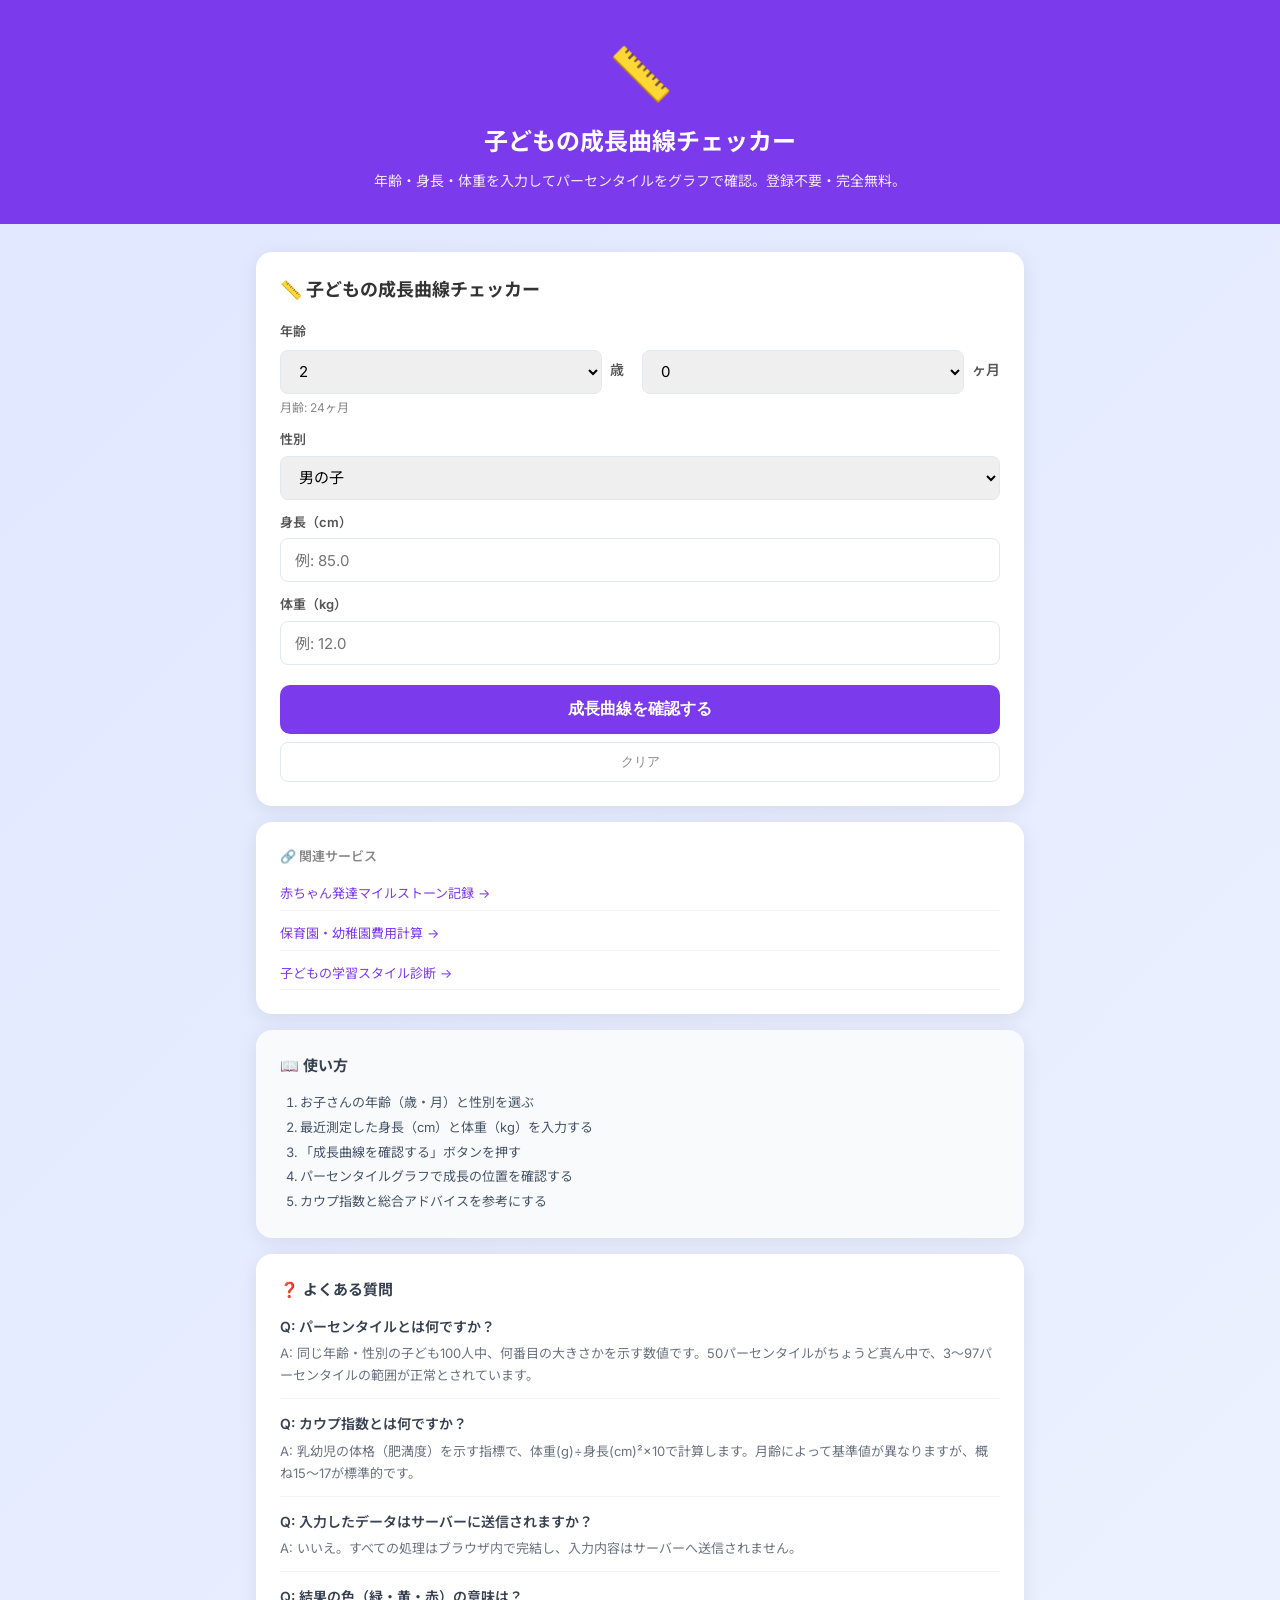
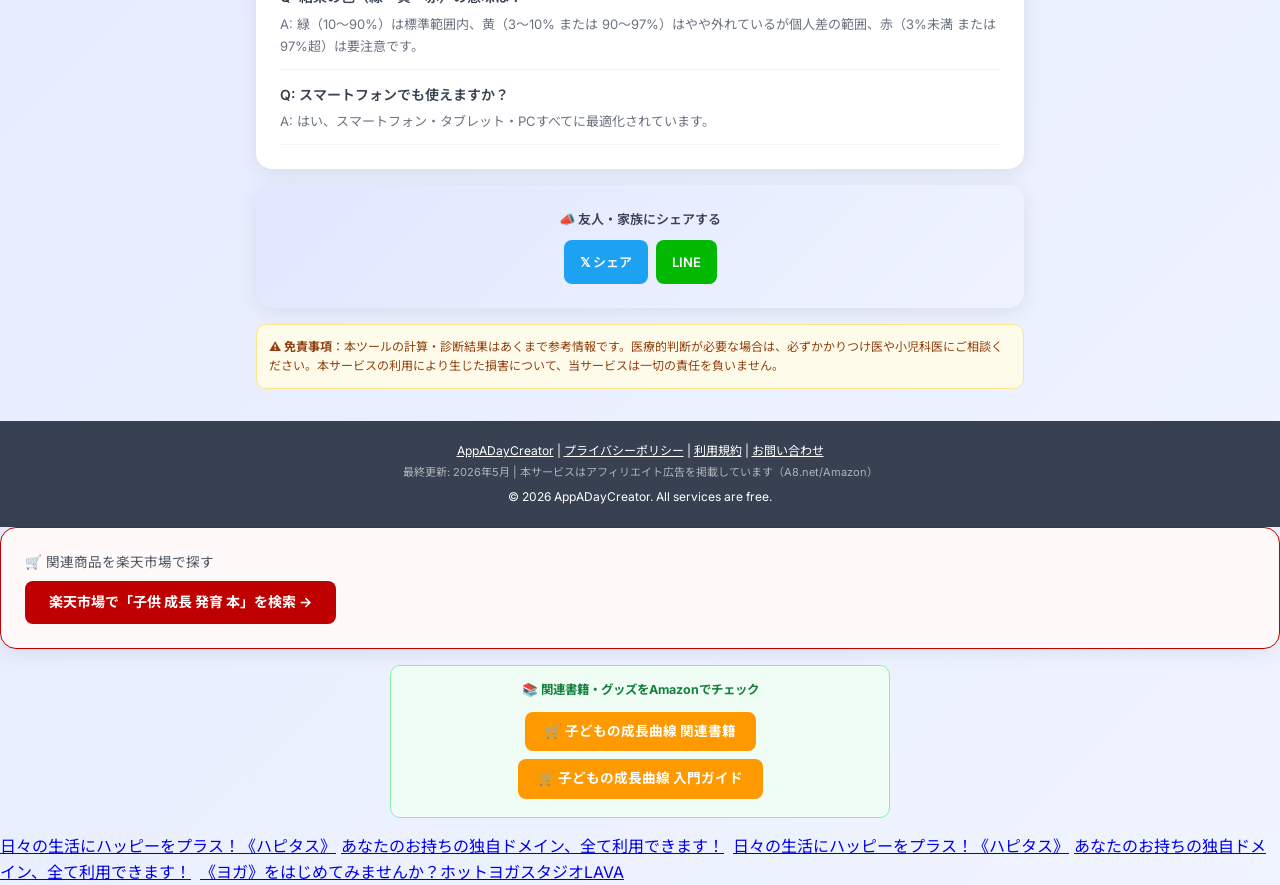
==== commit 539dd444: "Boost A8 affiliates: 女性に大人気！【ホットヨガスタ" ====
--- a/index.html
+++ b/index.html
@@ -735,5 +735,7 @@
 
 <a href="https://px.a8.net/svt/ejp?a8mat=4B3WJ5+51238Q+CO4+61C2Q" rel="nofollow">あなたのお持ちの独自ドメイン、全て利用できます！</a>
 <img border="0" width="1" height="1" src="https://www15.a8.net/0.gif?a8mat=4B3WJ5+51238Q+CO4+61C2Q" alt="">
+
+<a href="https://px.a8.net/svt/ejp?a8mat=4B3WJ7+18PTPM+1O96+699KI" rel="nofollow">《ヨガ》をはじめてみませんか？ホットヨガスタジオLAVA</a><img border="0" width="1" height="1" src="https://www12.a8.net/0.gif?a8mat=4B3WJ7+18PTPM+1O96+699KI" alt="">
 </body>
 </html>
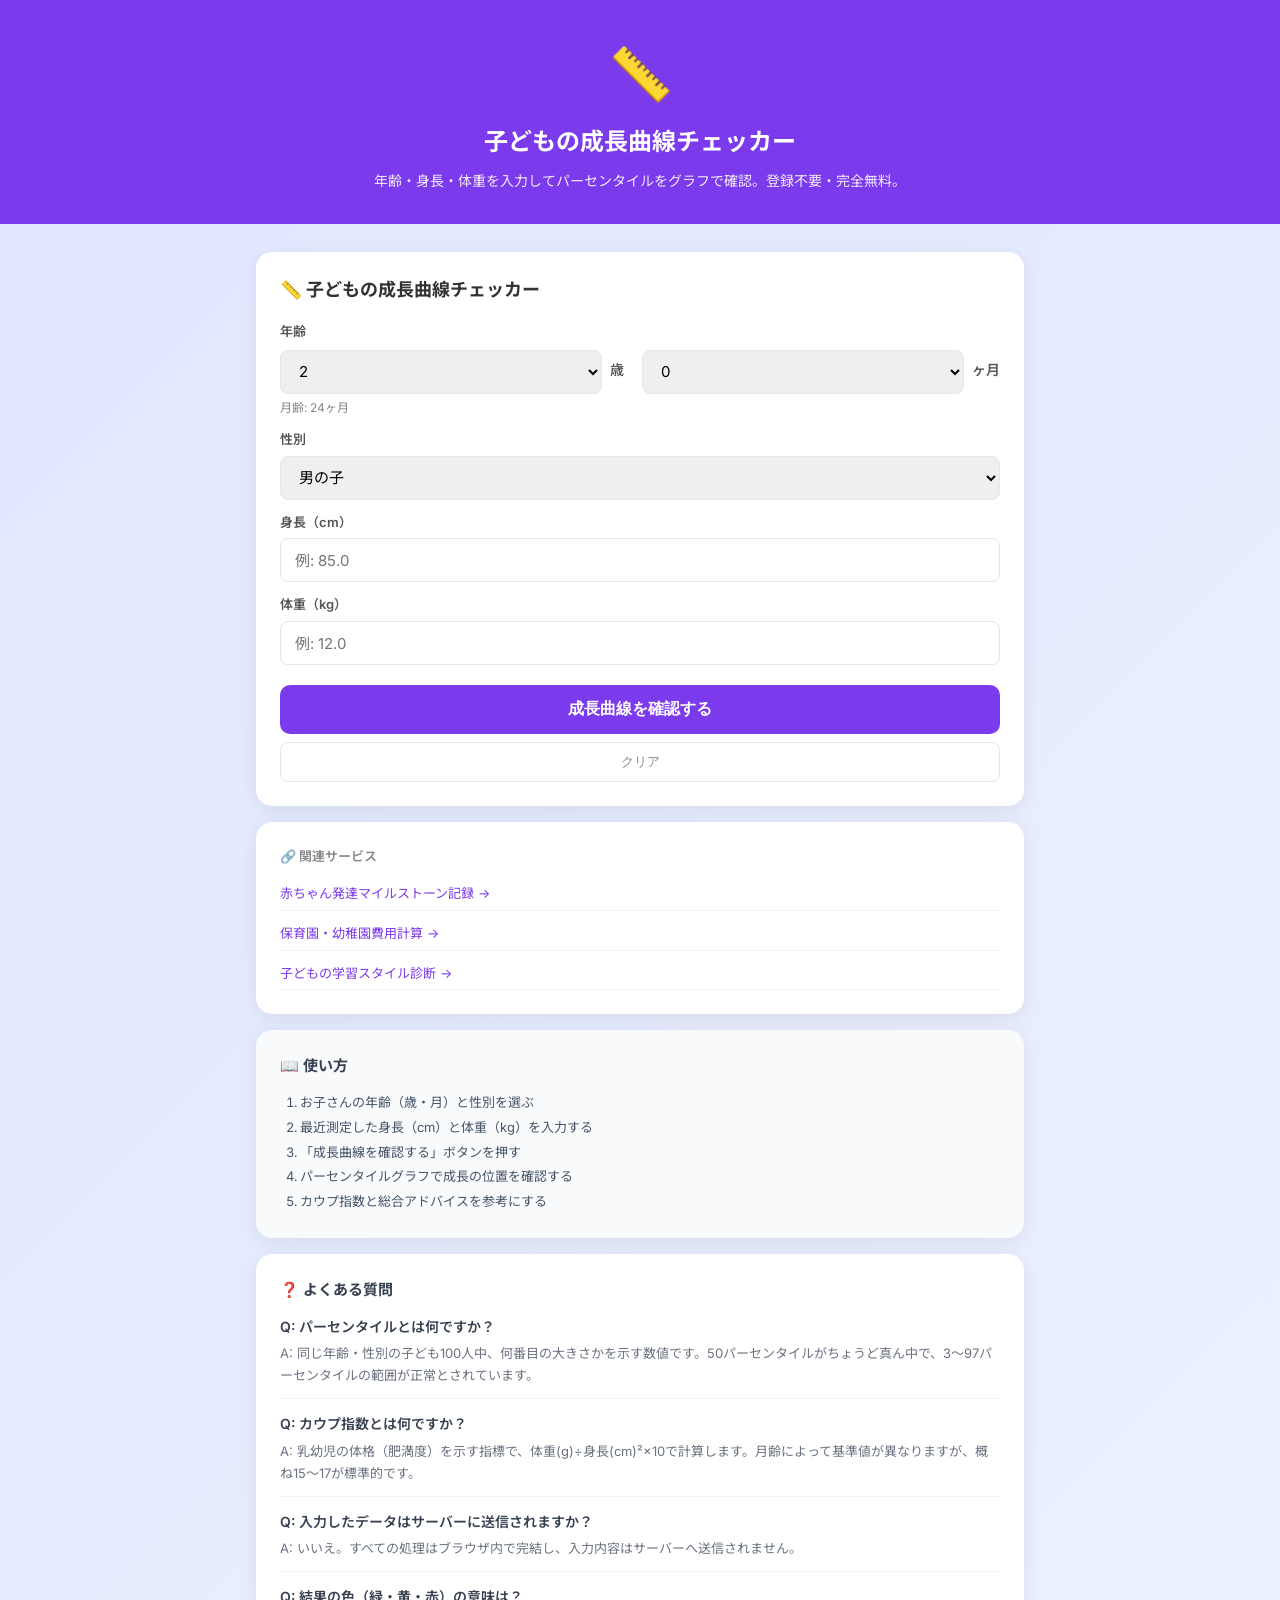
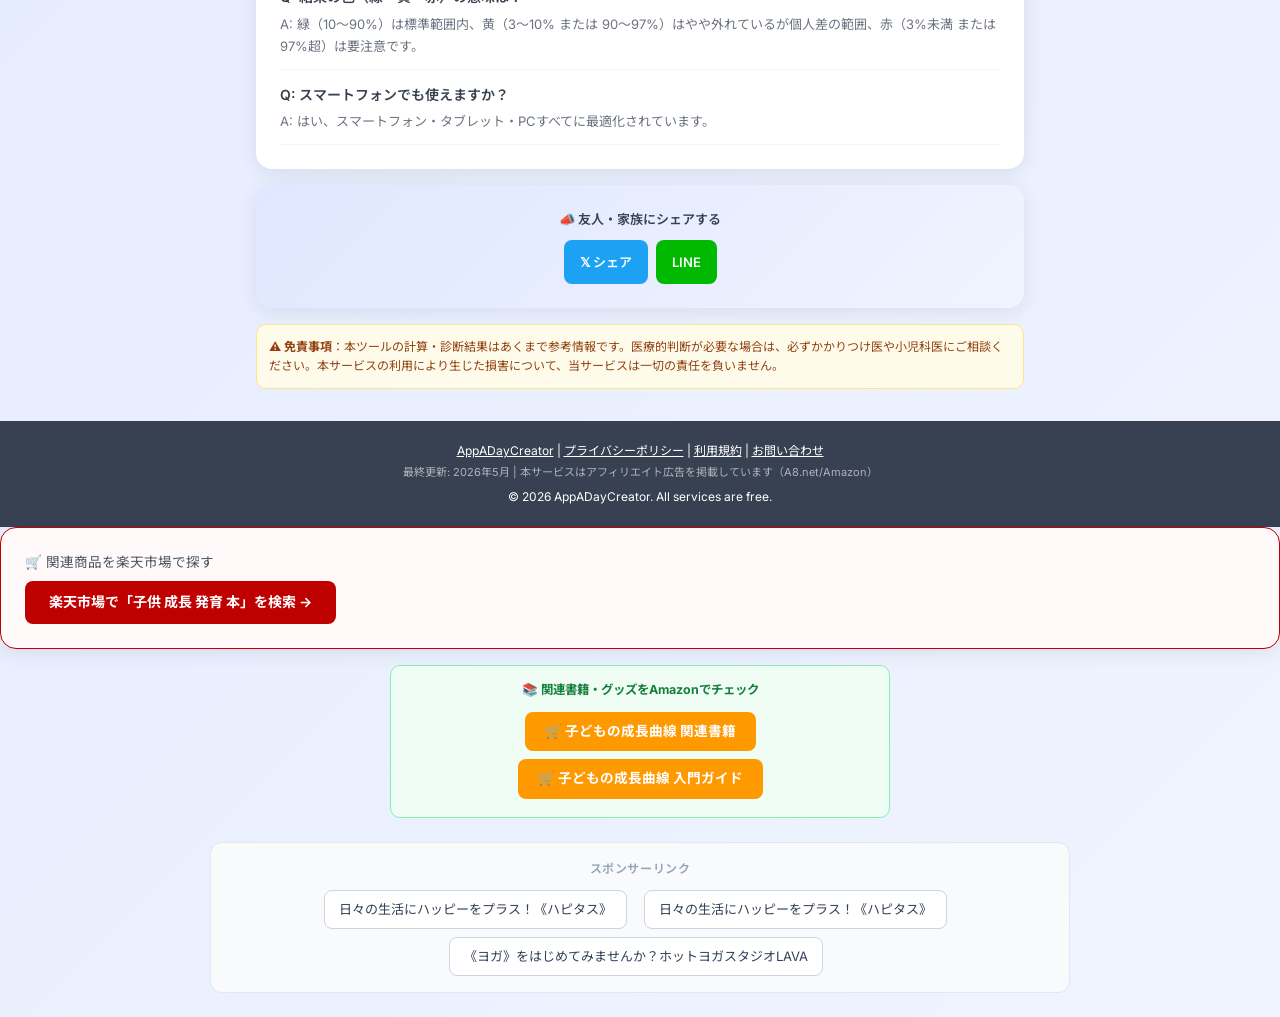
==== commit fa7626f4: "Style A8 affiliate links as card section" ====
--- a/index.html
+++ b/index.html
@@ -726,16 +726,14 @@
       <a href="https://www.amazon.co.jp/s?k=子どもの成長曲線+入門+書籍&tag=appadaycrea0f-22" target="_blank" rel="noopener noreferrer" class="js-track-affiliate" data-platform="Amazon" data-item-name="子どもの成長曲線 入門ガイド" data-link-type="affiliate_link" style="display:inline-block;background:#ff9900;color:#fff;padding:9px 20px;border-radius:8px;font-size:0.85em;font-weight:bold;text-decoration:none;margin:4px;">🛒 子どもの成長曲線 入門ガイド</a>
     </div>
 
-<a href="https://px.a8.net/svt/ejp?a8mat=4B3WJ6+FQ9JMY+1LP8+BY642" rel="nofollow">日々の生活にハッピーをプラス！《ハピタス》</a><img border="0" width="1" height="1" src="https://www14.a8.net/0.gif?a8mat=4B3WJ6+FQ9JMY+1LP8+BY642" alt="">
-
-<a href="https://px.a8.net/svt/ejp?a8mat=4B3WJ5+51238Q+CO4+61C2Q" rel="nofollow">あなたのお持ちの独自ドメイン、全て利用できます！</a>
-<img border="0" width="1" height="1" src="https://www15.a8.net/0.gif?a8mat=4B3WJ5+51238Q+CO4+61C2Q" alt="">
-
-<a href="https://px.a8.net/svt/ejp?a8mat=4B3WJ6+FQ9JMY+1LP8+BY642" rel="nofollow">日々の生活にハッピーをプラス！《ハピタス》</a><img border="0" width="1" height="1" src="https://www14.a8.net/0.gif?a8mat=4B3WJ6+FQ9JMY+1LP8+BY642" alt="">
-
-<a href="https://px.a8.net/svt/ejp?a8mat=4B3WJ5+51238Q+CO4+61C2Q" rel="nofollow">あなたのお持ちの独自ドメイン、全て利用できます！</a>
-<img border="0" width="1" height="1" src="https://www15.a8.net/0.gif?a8mat=4B3WJ5+51238Q+CO4+61C2Q" alt="">
-
-<a href="https://px.a8.net/svt/ejp?a8mat=4B3WJ7+18PTPM+1O96+699KI" rel="nofollow">《ヨガ》をはじめてみませんか？ホットヨガスタジオLAVA</a><img border="0" width="1" height="1" src="https://www12.a8.net/0.gif?a8mat=4B3WJ7+18PTPM+1O96+699KI" alt="">
+<div style="margin:24px auto;max-width:860px;padding:16px 20px;background:#f8fafc;border:1px solid #e2e8f0;border-radius:12px;">
+  <p style="font-size:12px;font-weight:600;color:#94a3b8;text-align:center;margin:0 0 12px;letter-spacing:0.05em;">スポンサーリンク</p>
+  <div style="display:flex;flex-wrap:wrap;gap:8px;justify-content:center;">
+    <a href="https://px.a8.net/svt/ejp?a8mat=4B3WJ6+FQ9JMY+1LP8+BY642" rel="nofollow noopener noreferrer" target="_blank" style="display:inline-flex;align-items:center;padding:8px 14px;background:#ffffff;border:1px solid #cbd5e1;border-radius:8px;font-size:13px;color:#334155;text-decoration:none;white-space:nowrap;">日々の生活にハッピーをプラス！《ハピタス》</a><img border="0" width="1" height="1" src="https://www14.a8.net/0.gif?a8mat=4B3WJ6+FQ9JMY+1LP8+BY642" alt="">
+    <a href="https://px.a8.net/svt/ejp?a8mat=4B3WJ6+FQ9JMY+1LP8+BY642" rel="nofollow noopener noreferrer" target="_blank" style="display:inline-flex;align-items:center;padding:8px 14px;background:#ffffff;border:1px solid #cbd5e1;border-radius:8px;font-size:13px;color:#334155;text-decoration:none;white-space:nowrap;">日々の生活にハッピーをプラス！《ハピタス》</a><img border="0" width="1" height="1" src="https://www14.a8.net/0.gif?a8mat=4B3WJ6+FQ9JMY+1LP8+BY642" alt="">
+    <a href="https://px.a8.net/svt/ejp?a8mat=4B3WJ7+18PTPM+1O96+699KI" rel="nofollow noopener noreferrer" target="_blank" style="display:inline-flex;align-items:center;padding:8px 14px;background:#ffffff;border:1px solid #cbd5e1;border-radius:8px;font-size:13px;color:#334155;text-decoration:none;white-space:nowrap;">《ヨガ》をはじめてみませんか？ホットヨガスタジオLAVA</a><img border="0" width="1" height="1" src="https://www12.a8.net/0.gif?a8mat=4B3WJ7+18PTPM+1O96+699KI" alt="">
+  </div>
+</div>
+
 </body>
 </html>
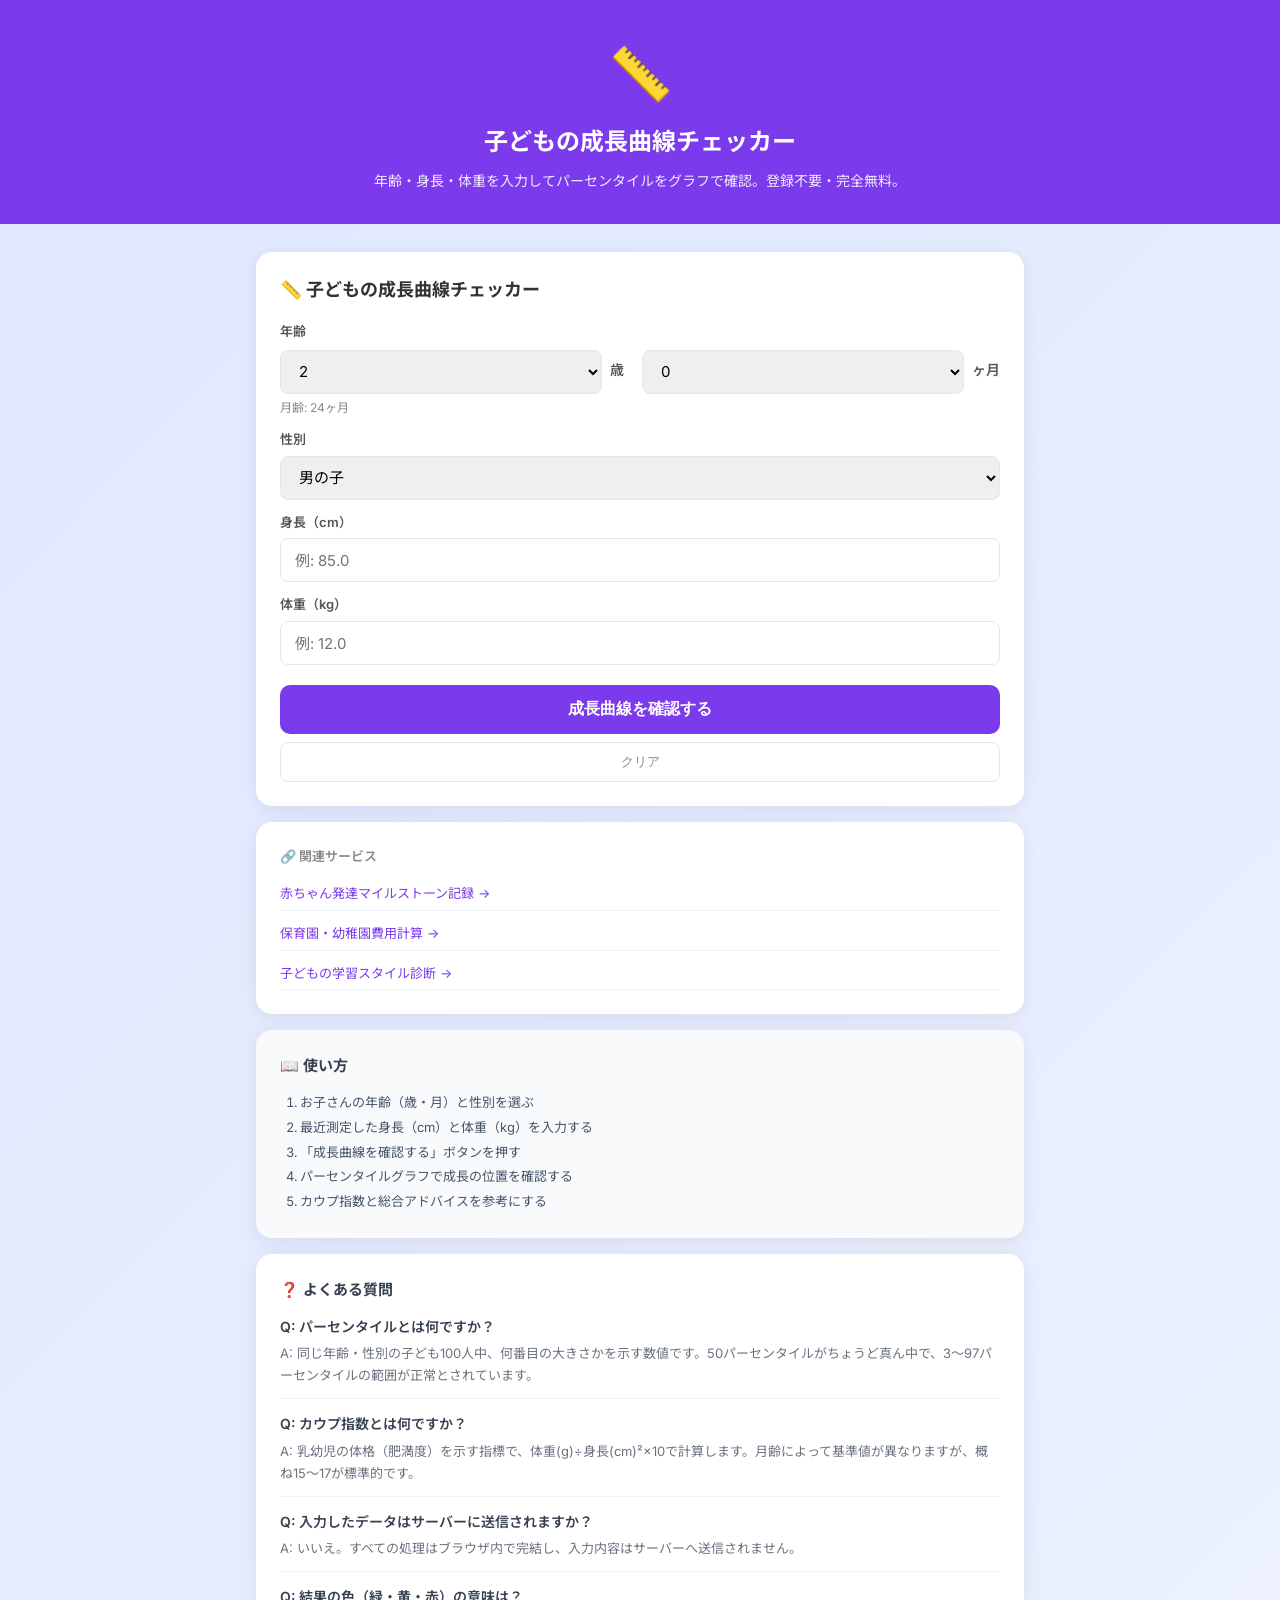
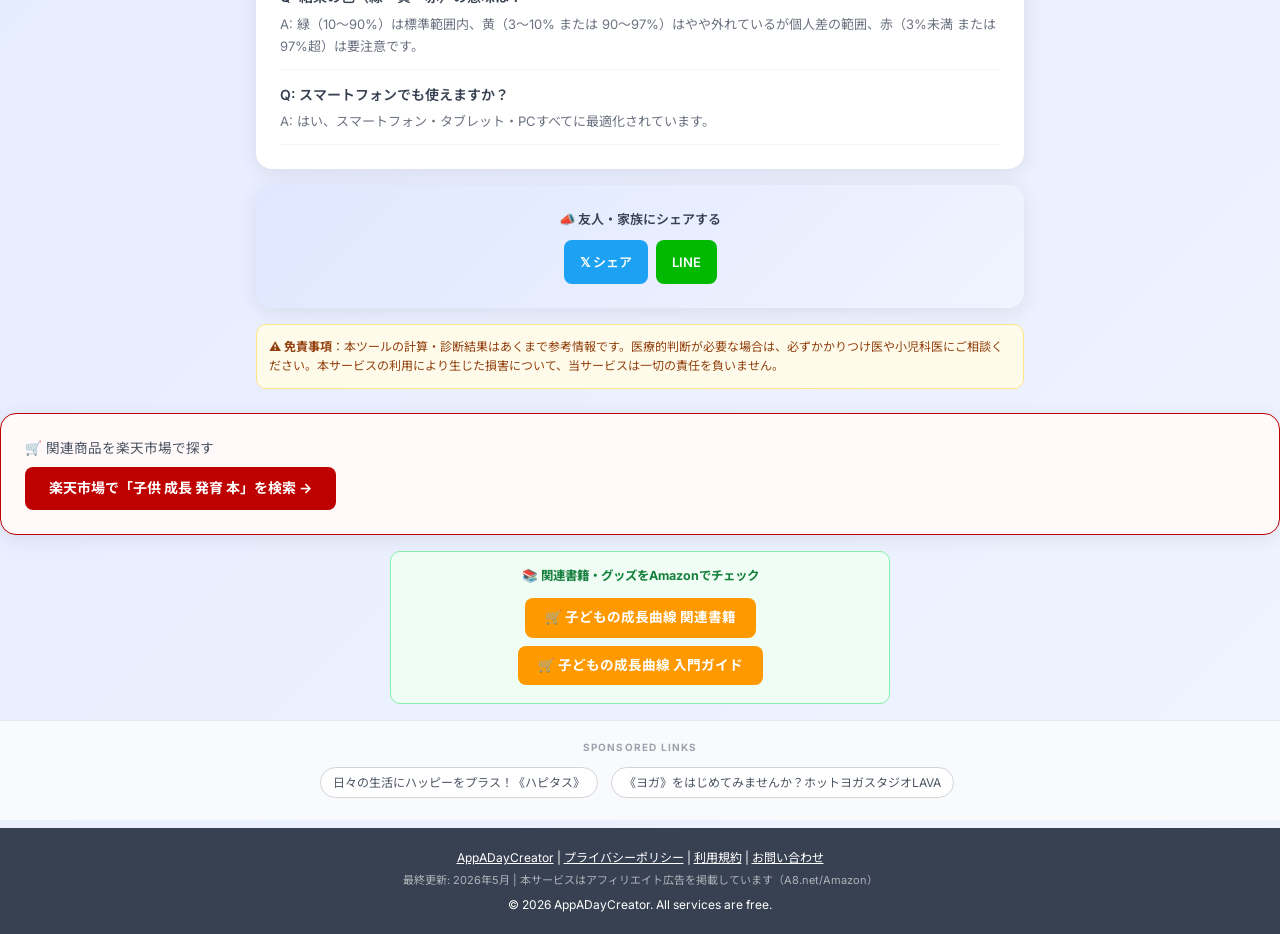
==== commit c26275cf: "Move affiliates before footer, redesign sponsor section" ====
--- a/index.html
+++ b/index.html
@@ -302,15 +302,7 @@
         </div>
     </main>
 
-    <footer style="text-align:center;padding:20px;color:white;font-size:12px;background:#374151;margin-top:8px;">
-        <p><a href="https://appadaycreator.com/" style="color:white;">AppADayCreator</a>
-        | <a href="privacy-policy.html" style="color:white;">プライバシーポリシー</a>
-        | <a href="terms.html" style="color:white;">利用規約</a>
-        | <a href="contact.html" style="color:white;">お問い合わせ</a></p>
-        <p style="margin-top:4px;font-size:11px;opacity:0.6;">最終更新: 2026年5月 | 本サービスはアフィリエイト広告を掲載しています（A8.net/Amazon）</p>
-        <p style="margin-top:6px;">© 2026 AppADayCreator. All services are free.</p>
-    </footer>
-
+    
 <script>
 // ───────────────────────────────────────────
 // 厚労省基準に基づく成長データ（月齢, 男, 女）
@@ -726,14 +718,20 @@
       <a href="https://www.amazon.co.jp/s?k=子どもの成長曲線+入門+書籍&tag=appadaycrea0f-22" target="_blank" rel="noopener noreferrer" class="js-track-affiliate" data-platform="Amazon" data-item-name="子どもの成長曲線 入門ガイド" data-link-type="affiliate_link" style="display:inline-block;background:#ff9900;color:#fff;padding:9px 20px;border-radius:8px;font-size:0.85em;font-weight:bold;text-decoration:none;margin:4px;">🛒 子どもの成長曲線 入門ガイド</a>
     </div>
 
-<div style="margin:24px auto;max-width:860px;padding:16px 20px;background:#f8fafc;border:1px solid #e2e8f0;border-radius:12px;">
-  <p style="font-size:12px;font-weight:600;color:#94a3b8;text-align:center;margin:0 0 12px;letter-spacing:0.05em;">スポンサーリンク</p>
-  <div style="display:flex;flex-wrap:wrap;gap:8px;justify-content:center;">
-    <a href="https://px.a8.net/svt/ejp?a8mat=4B3WJ6+FQ9JMY+1LP8+BY642" rel="nofollow noopener noreferrer" target="_blank" style="display:inline-flex;align-items:center;padding:8px 14px;background:#ffffff;border:1px solid #cbd5e1;border-radius:8px;font-size:13px;color:#334155;text-decoration:none;white-space:nowrap;">日々の生活にハッピーをプラス！《ハピタス》</a><img border="0" width="1" height="1" src="https://www14.a8.net/0.gif?a8mat=4B3WJ6+FQ9JMY+1LP8+BY642" alt="">
-    <a href="https://px.a8.net/svt/ejp?a8mat=4B3WJ6+FQ9JMY+1LP8+BY642" rel="nofollow noopener noreferrer" target="_blank" style="display:inline-flex;align-items:center;padding:8px 14px;background:#ffffff;border:1px solid #cbd5e1;border-radius:8px;font-size:13px;color:#334155;text-decoration:none;white-space:nowrap;">日々の生活にハッピーをプラス！《ハピタス》</a><img border="0" width="1" height="1" src="https://www14.a8.net/0.gif?a8mat=4B3WJ6+FQ9JMY+1LP8+BY642" alt="">
-    <a href="https://px.a8.net/svt/ejp?a8mat=4B3WJ7+18PTPM+1O96+699KI" rel="nofollow noopener noreferrer" target="_blank" style="display:inline-flex;align-items:center;padding:8px 14px;background:#ffffff;border:1px solid #cbd5e1;border-radius:8px;font-size:13px;color:#334155;text-decoration:none;white-space:nowrap;">《ヨガ》をはじめてみませんか？ホットヨガスタジオLAVA</a><img border="0" width="1" height="1" src="https://www12.a8.net/0.gif?a8mat=4B3WJ7+18PTPM+1O96+699KI" alt="">
+<div style="border-top:1px solid #e5e7eb;padding:18px 16px 22px;background:#f9fafb;">
+  <p style="text-align:center;font-size:10px;font-weight:700;letter-spacing:0.12em;color:#9ca3af;text-transform:uppercase;margin:0 0 12px;">Sponsored Links</p>
+  <div style="display:flex;flex-wrap:wrap;gap:6px;justify-content:center;max-width:700px;margin:0 auto;">
+    <a href="https://px.a8.net/svt/ejp?a8mat=4B3WJ6+FQ9JMY+1LP8+BY642" rel="nofollow noopener noreferrer" target="_blank" style="display:inline-block;padding:5px 12px;background:#fff;border:1px solid #d1d5db;border-radius:20px;font-size:12px;color:#4b5563;text-decoration:none;white-space:nowrap;">日々の生活にハッピーをプラス！《ハピタス》</a><img border="0" width="1" height="1" src="https://www14.a8.net/0.gif?a8mat=4B3WJ6+FQ9JMY+1LP8+BY642" alt="">
+    <a href="https://px.a8.net/svt/ejp?a8mat=4B3WJ7+18PTPM+1O96+699KI" rel="nofollow noopener noreferrer" target="_blank" style="display:inline-block;padding:5px 12px;background:#fff;border:1px solid #d1d5db;border-radius:20px;font-size:12px;color:#4b5563;text-decoration:none;white-space:nowrap;">《ヨガ》をはじめてみませんか？ホットヨガスタジオLAVA</a><img border="0" width="1" height="1" src="https://www12.a8.net/0.gif?a8mat=4B3WJ7+18PTPM+1O96+699KI" alt="">
   </div>
 </div>
-
+<footer style="text-align:center;padding:20px;color:white;font-size:12px;background:#374151;margin-top:8px;">
+        <p><a href="https://appadaycreator.com/" style="color:white;">AppADayCreator</a>
+        | <a href="privacy-policy.html" style="color:white;">プライバシーポリシー</a>
+        | <a href="terms.html" style="color:white;">利用規約</a>
+        | <a href="contact.html" style="color:white;">お問い合わせ</a></p>
+        <p style="margin-top:4px;font-size:11px;opacity:0.6;">最終更新: 2026年5月 | 本サービスはアフィリエイト広告を掲載しています（A8.net/Amazon）</p>
+        <p style="margin-top:6px;">© 2026 AppADayCreator. All services are free.</p>
+    </footer>
 </body>
-</html>
+</html>
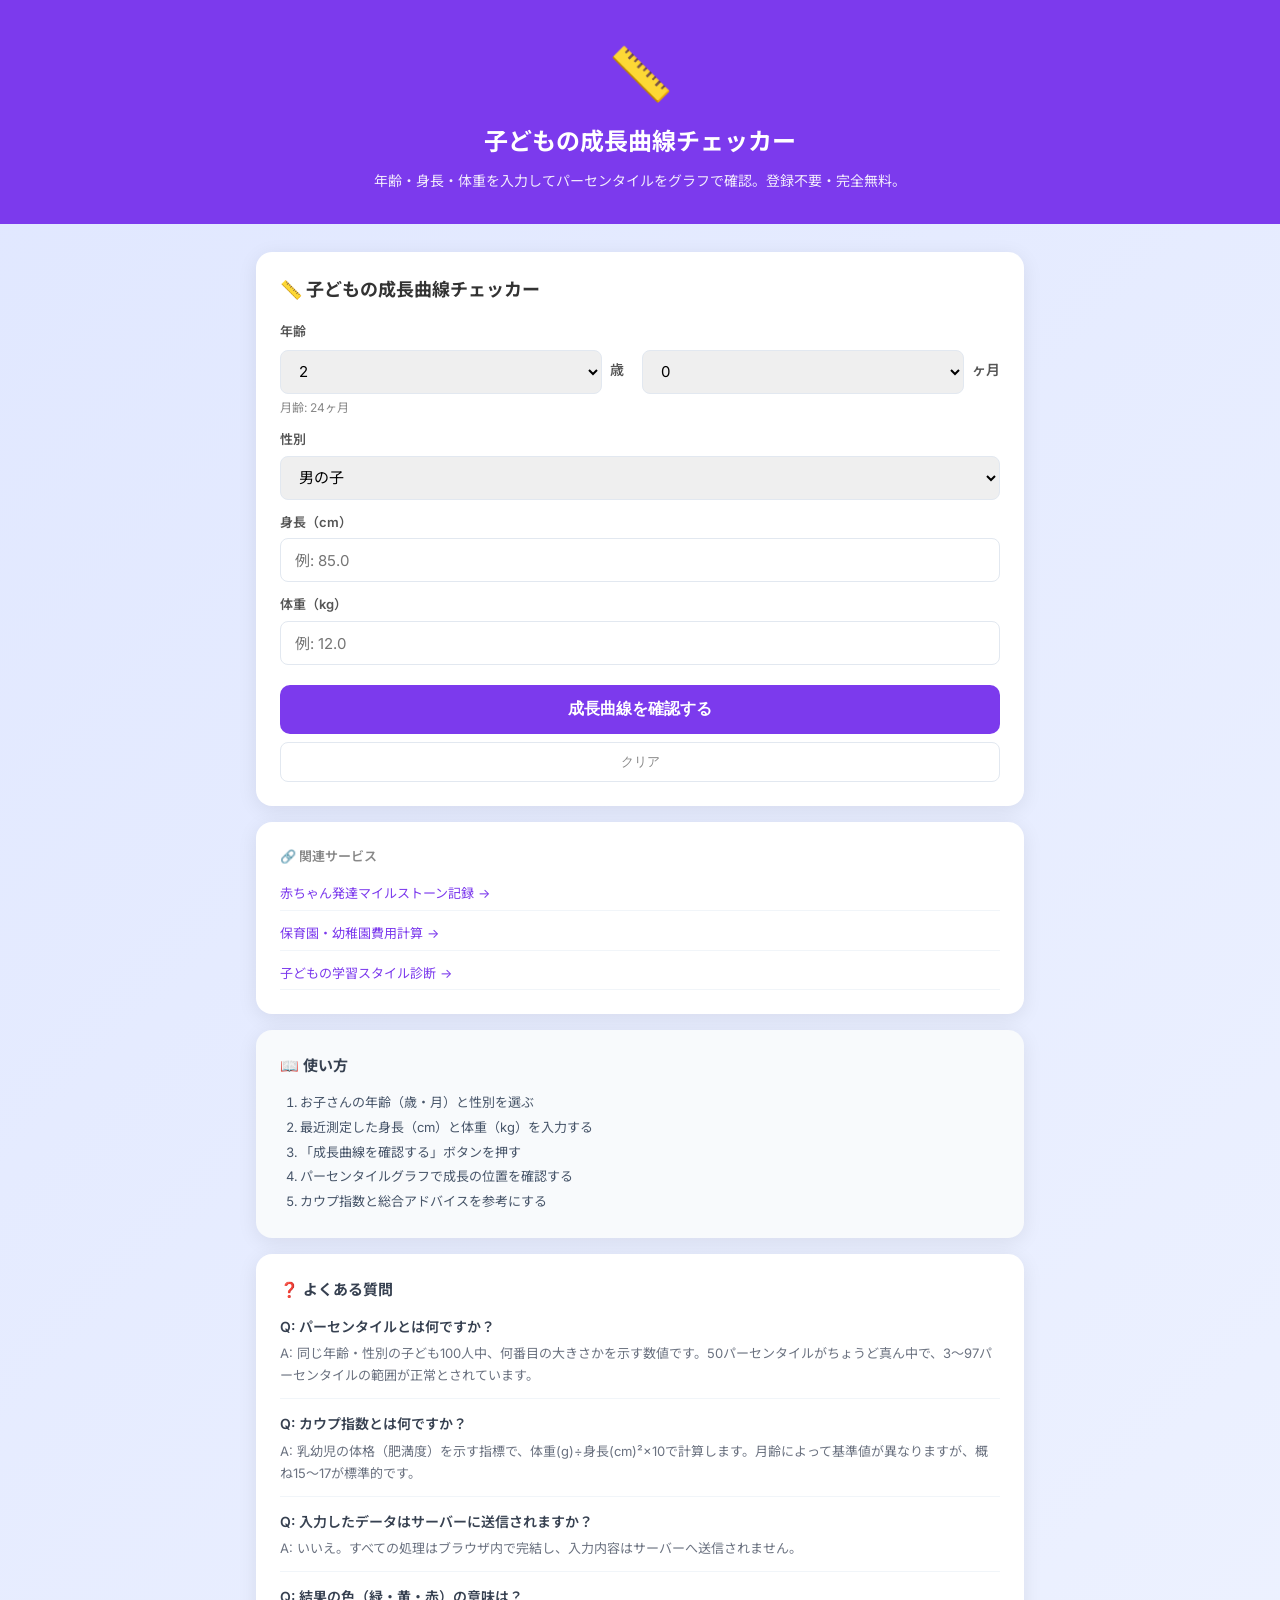
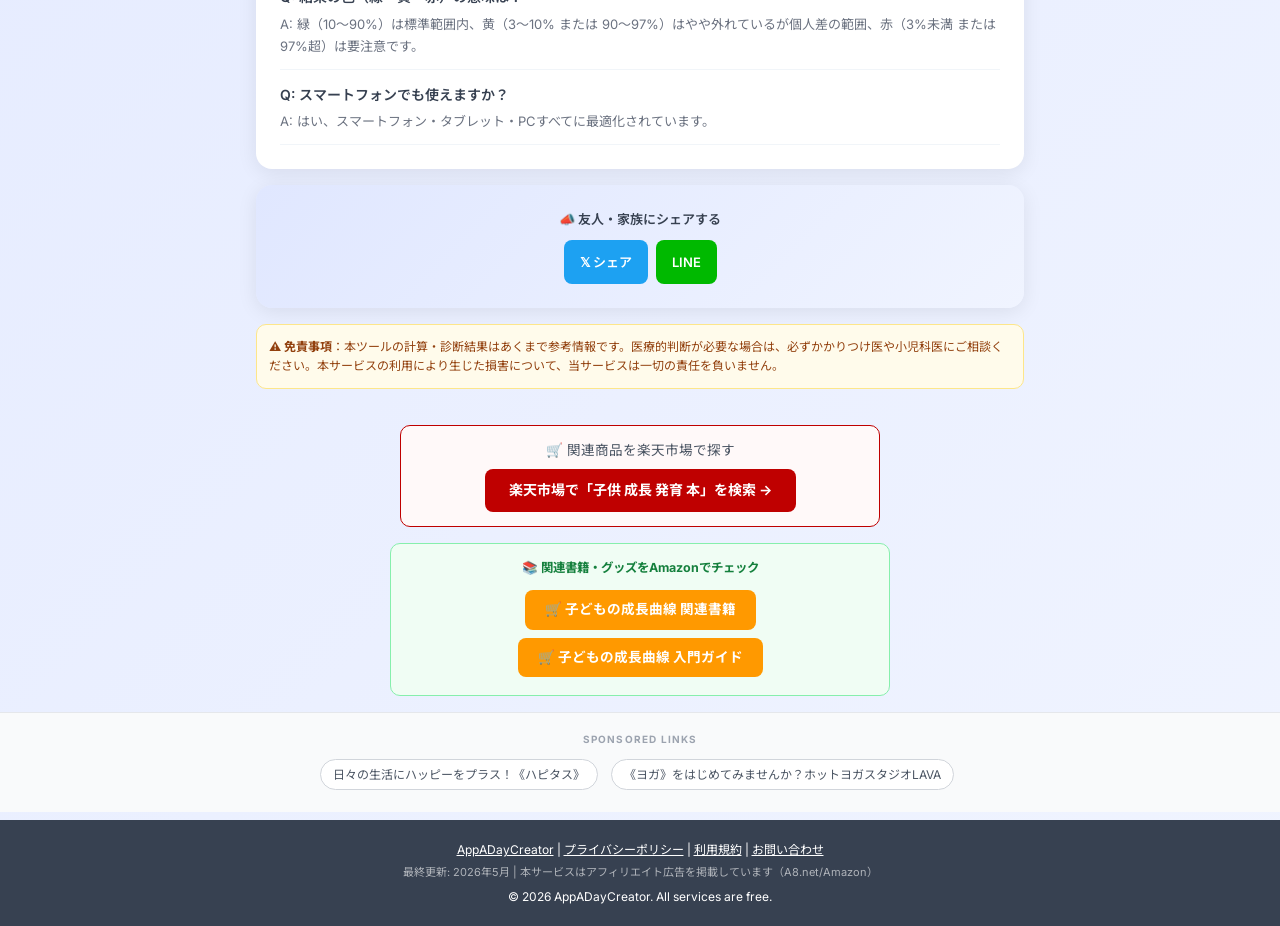
==== commit b46596c8: "Fix rakuten affiliate block: center with max-width" ====
--- a/index.html
+++ b/index.html
@@ -132,7 +132,7 @@
     </header>
 
     <main id="main-content" class="container" role="main" aria-label="子どもの成長曲線チェッカーのメインコンテンツ">
-        <ins class="adsbygoogle" style="display:block;margin:12px 0" data-ad-client="ca-pub-8427583028015858" data-ad-slot="auto" data-ad-format="auto" data-full-width-responsive="true"></ins>
+        <ins class="adsbygoogle" style="display:block;min-height:0;margin:12px 0" data-ad-client="ca-pub-8427583028015858" data-ad-slot="auto" data-ad-format="auto" data-full-width-responsive="true"></ins>
         <script>(adsbygoogle = window.adsbygoogle || []).push({});</script>
 
         <!-- 入力フォーム -->
@@ -245,7 +245,7 @@
             </div>
         </div>
 
-        <ins class="adsbygoogle" style="display:block;margin:12px 0" data-ad-client="ca-pub-8427583028015858" data-ad-slot="auto" data-ad-format="auto" data-full-width-responsive="true"></ins>
+        <ins class="adsbygoogle" style="display:block;min-height:0;margin:12px 0" data-ad-client="ca-pub-8427583028015858" data-ad-slot="auto" data-ad-format="auto" data-full-width-responsive="true"></ins>
         <script>(adsbygoogle = window.adsbygoogle || []).push({});</script>
 
         <!-- 使い方セクション -->
@@ -702,7 +702,7 @@
 });
 </script>
     <!-- rakuten-affiliate-block -->
-    <div class="r34-reveal card p-4 mb-4 text-center" style="border:1px solid #BF0000;background:#fff9f9;">
+    <div style="border:1px solid #BF0000;background:#fff9f9;border-radius:10px;padding:14px;margin:12px auto;max-width:480px;text-align:center;">
       <p style="font-size:0.85rem;color:#4b5563;margin-bottom:8px;">🛒 関連商品を楽天市場で探す</p>
       <a href="https://hb.afl.rakuten.co.jp/ichiba/541ad0d2.ce2bed12.541ad0d3.a1a2318c/?pc=https%3A%2F%2Fsearch.rakuten.co.jp%2Fsearch%2Fmall%2F%25E5%25AD%2590%25E4%25BE%259B%2520%25E6%2588%2590%25E9%2595%25B7%2520%25E7%2599%25BA%25E8%2582%25B2%2520%25E6%259C%25AC%2F&link_type=text" target="_blank" rel="nofollow sponsored noopener"
          style="display:inline-block;background:#BF0000;color:white;padding:10px 24px;border-radius:8px;font-weight:bold;font-size:14px;text-decoration:none;">
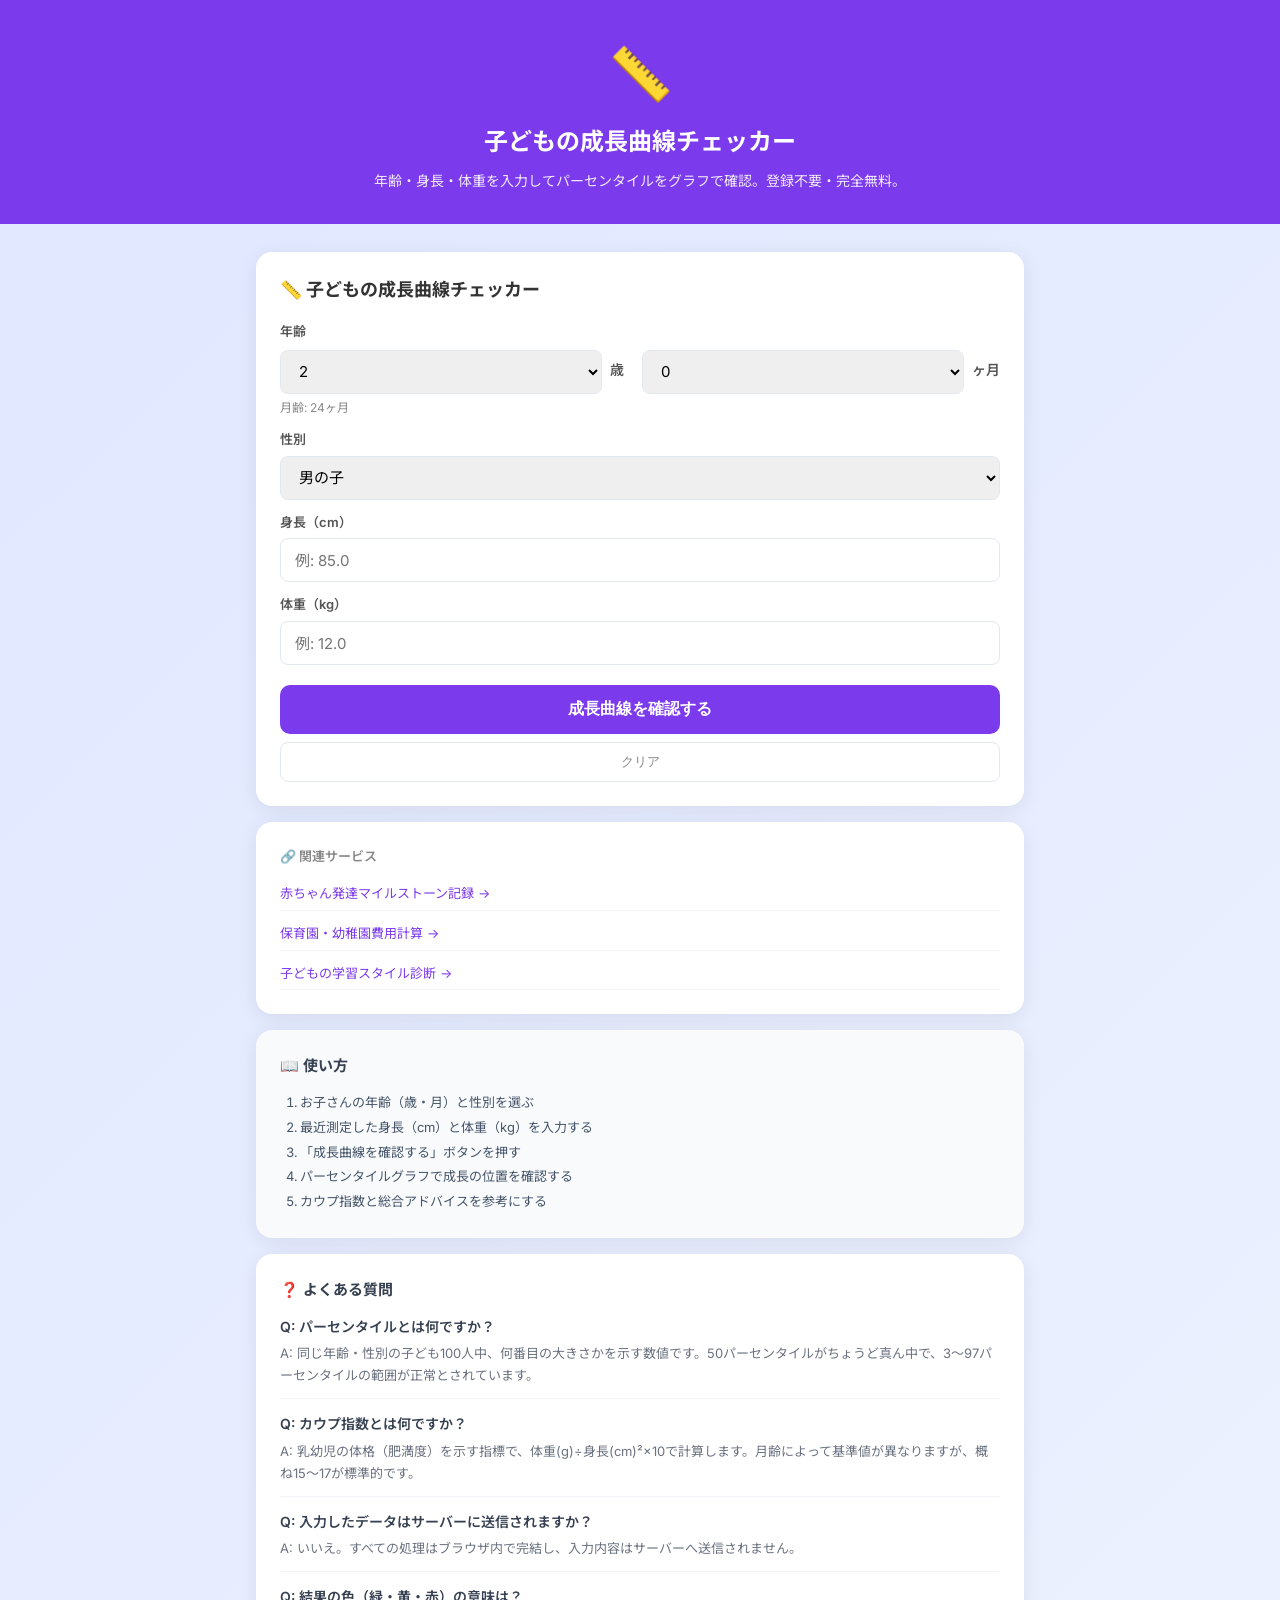
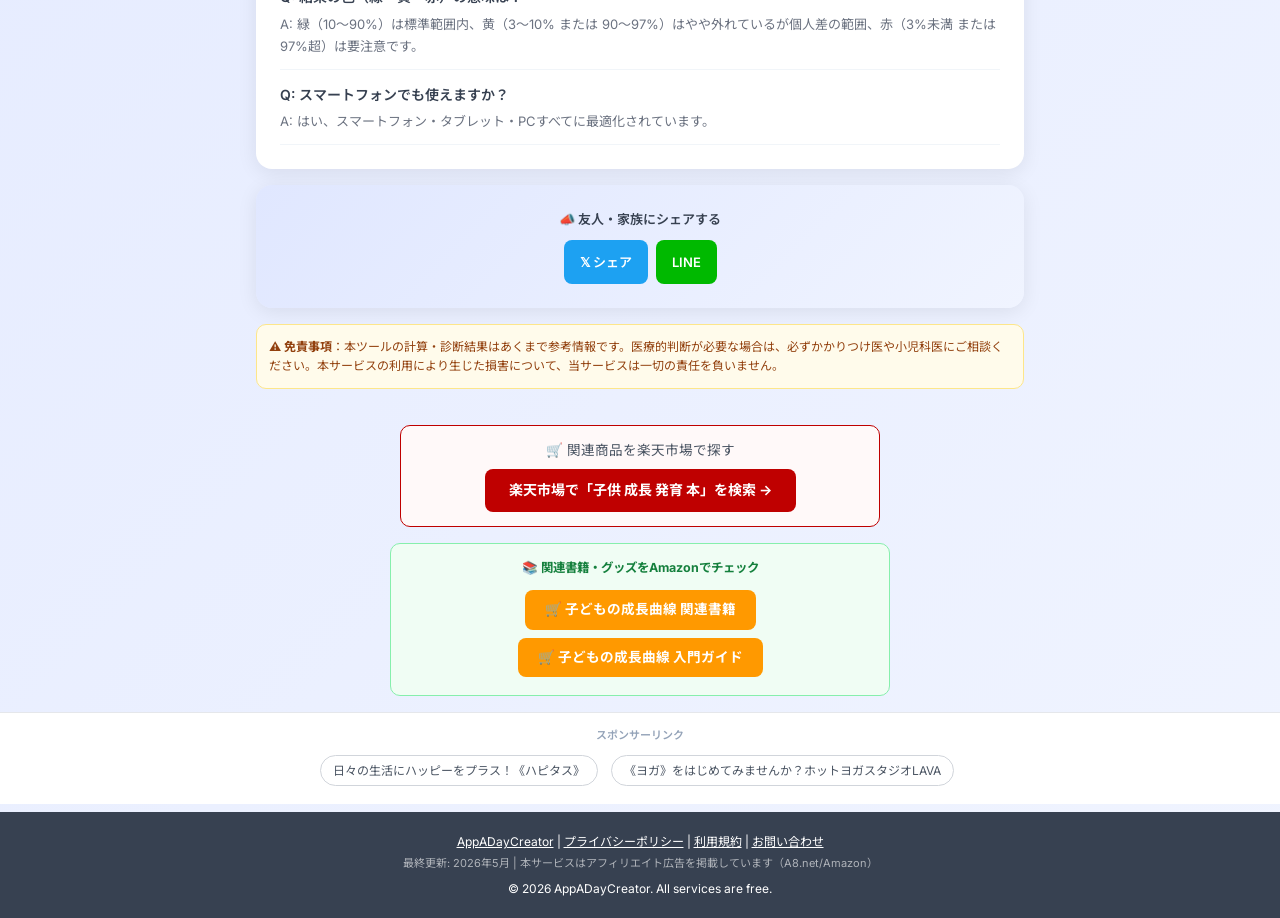
==== commit 5d52e663: "Update: service-specific testimonials and UI improvements" ====
--- a/index.html
+++ b/index.html
@@ -102,6 +102,7 @@
         @media (max-width: 480px) {
             .site-header { padding: 24px 16px; }
             .site-header h1 { font-size: 20px; }
+            .site-header p { display: none; }
             .card { padding: 16px; }
             .btn { font-size: 15px; padding: 13px 20px; }
             .result-grid { grid-template-columns: 1fr 1fr; gap: 8px; }
@@ -117,6 +118,9 @@
   [id*="result"],[id*="output"],[id*="advice"],[id*="diagnosis"],[class*="result"]{display:block!important}
   a[href]::after{content:none!important}
 }
+
+/* AdSense unfilled: collapse empty ad slots */
+ins.adsbygoogle[data-ad-status="unfilled"]{display:none!important;margin:0!important;height:0!important}
 </style>
 <script type="application/ld+json">{"@context":"https://schema.org","@type":"BreadcrumbList","itemListElement":[{"@type":"ListItem","position":1,"name":"ホーム","item":"https://appadaycreator.com/"},{"@type":"ListItem","position":2,"name":"健康","item":"https://appadaycreator.com/category/health/"},{"@type":"ListItem","position":3,"name":"子どもの成長曲線チェッカー【無料】無料診断・アドバイス","item":"https://appadaycreator.com/child-growth-checker/"}]}</script>
 </head>
@@ -718,8 +722,8 @@
       <a href="https://www.amazon.co.jp/s?k=子どもの成長曲線+入門+書籍&tag=appadaycrea0f-22" target="_blank" rel="noopener noreferrer" class="js-track-affiliate" data-platform="Amazon" data-item-name="子どもの成長曲線 入門ガイド" data-link-type="affiliate_link" style="display:inline-block;background:#ff9900;color:#fff;padding:9px 20px;border-radius:8px;font-size:0.85em;font-weight:bold;text-decoration:none;margin:4px;">🛒 子どもの成長曲線 入門ガイド</a>
     </div>
 
-<div style="border-top:1px solid #e5e7eb;padding:18px 16px 22px;background:#f9fafb;">
-  <p style="text-align:center;font-size:10px;font-weight:700;letter-spacing:0.12em;color:#9ca3af;text-transform:uppercase;margin:0 0 12px;">Sponsored Links</p>
+<div style="border-top:1px solid #e5e7eb;padding:14px 16px 18px;background:#fff;">
+  <p style="text-align:center;font-size:11px;font-weight:600;color:#94a3b8;margin:0 0 10px;">スポンサーリンク</p>
   <div style="display:flex;flex-wrap:wrap;gap:6px;justify-content:center;max-width:700px;margin:0 auto;">
     <a href="https://px.a8.net/svt/ejp?a8mat=4B3WJ6+FQ9JMY+1LP8+BY642" rel="nofollow noopener noreferrer" target="_blank" style="display:inline-block;padding:5px 12px;background:#fff;border:1px solid #d1d5db;border-radius:20px;font-size:12px;color:#4b5563;text-decoration:none;white-space:nowrap;">日々の生活にハッピーをプラス！《ハピタス》</a><img border="0" width="1" height="1" src="https://www14.a8.net/0.gif?a8mat=4B3WJ6+FQ9JMY+1LP8+BY642" alt="">
     <a href="https://px.a8.net/svt/ejp?a8mat=4B3WJ7+18PTPM+1O96+699KI" rel="nofollow noopener noreferrer" target="_blank" style="display:inline-block;padding:5px 12px;background:#fff;border:1px solid #d1d5db;border-radius:20px;font-size:12px;color:#4b5563;text-decoration:none;white-space:nowrap;">《ヨガ》をはじめてみませんか？ホットヨガスタジオLAVA</a><img border="0" width="1" height="1" src="https://www12.a8.net/0.gif?a8mat=4B3WJ7+18PTPM+1O96+699KI" alt="">
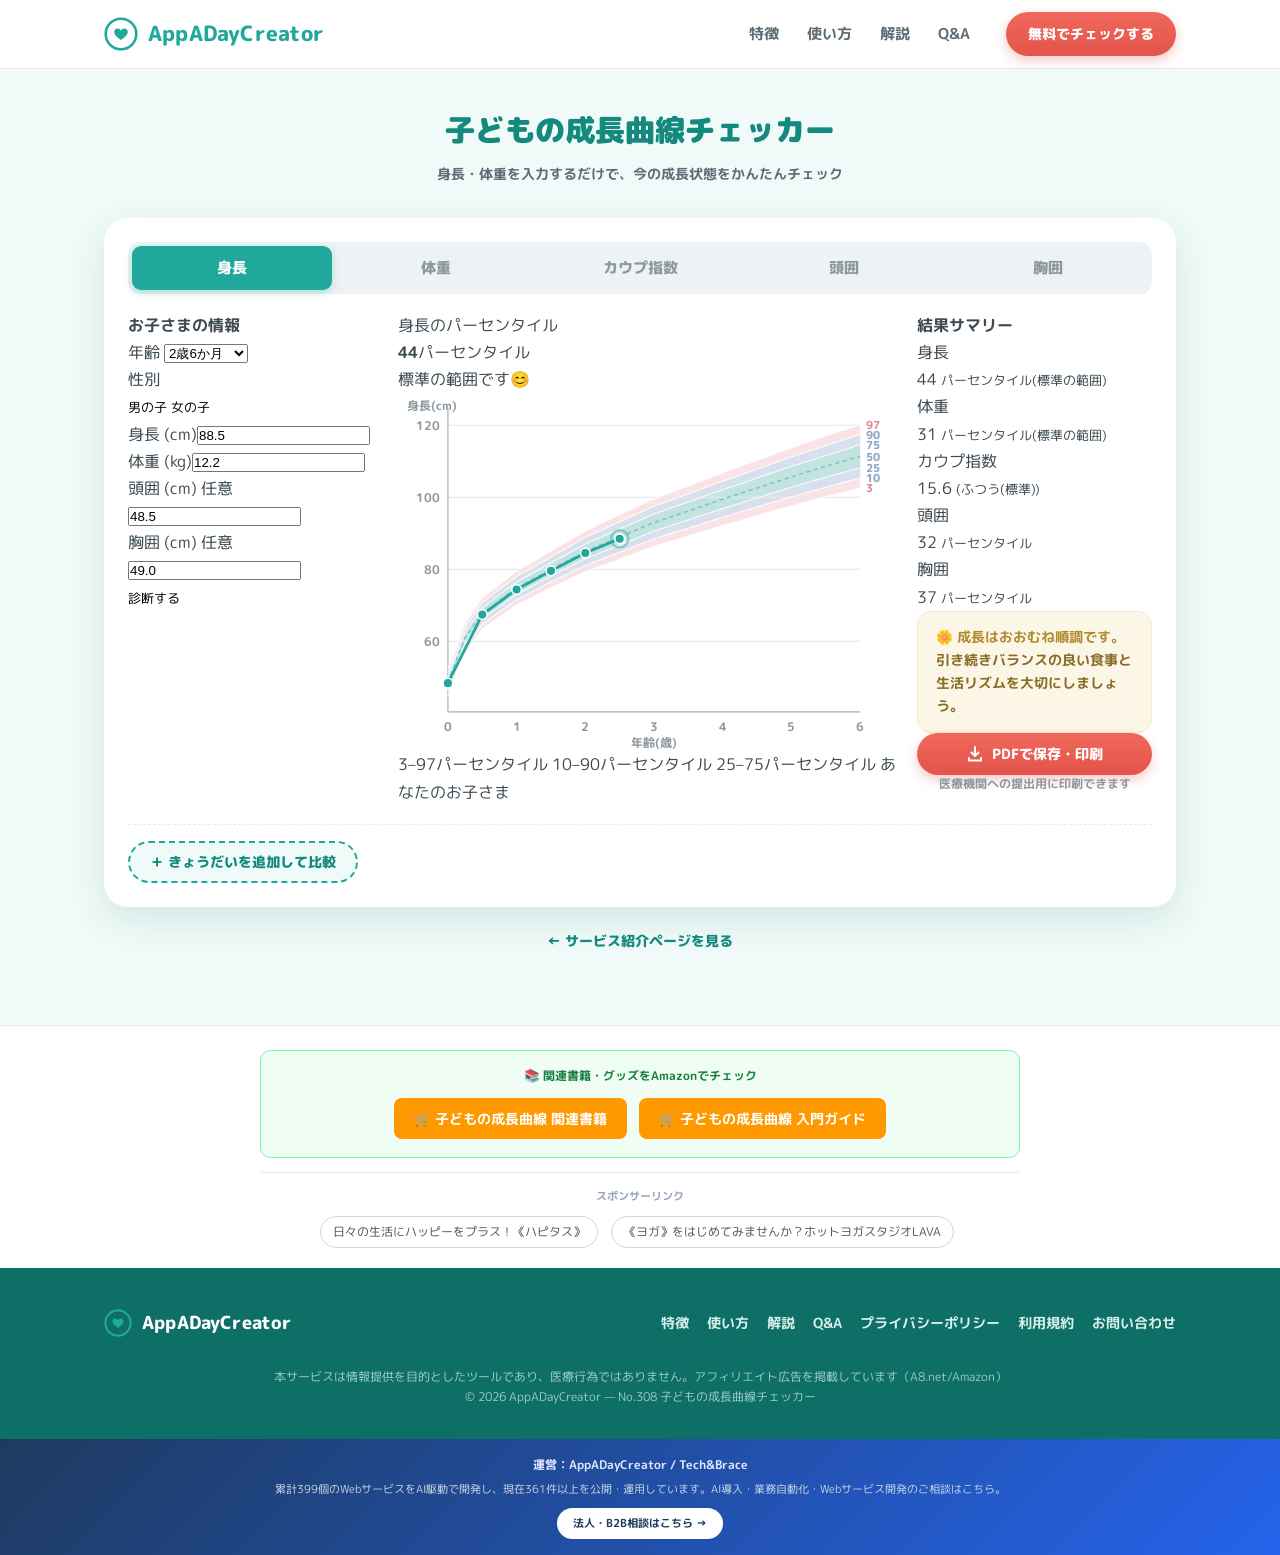
==== commit 68b6668e: "Apply: design — new LP page and redesigned service page - lp/index.html: New landing page with hero," ====
--- a/index.html
+++ b/index.html
@@ -8,734 +8,240 @@
 "https://www.googletagmanager.com/gtm.js?id="+i+dl;f.parentNode.insertBefore(j,f);
 })(window,document,"script","dataLayer","GTM-TXQGZRF9");</script>
 <!-- End Google Tag Manager -->
-    <meta charset="UTF-8">
-    <meta name="viewport" content="width=device-width, initial-scale=1.0">
-<meta name="theme-color" content="#7c3aed" />
-    <title>子どもの成長曲線チェッカー【無料】無料診断・アドバイス</title>
-    <meta name="description" content="子どもの年齢・身長・体重を入力して成長曲線のパーセンタイルを確認。発育の目安をチェック。登録不要・完全無料でご利用いただけます。スマホ・PC対応。">
-    <link rel="canonical" href="https://appadaycreator.com/child-growth-checker/">
-    <link rel="manifest" href="/child-growth-checker/manifest.json">
-    <meta property="og:title" content="子どもの成長曲線チェッカー【無料】無料診断・アドバイス">
-    <meta property="og:description" content="子どもの年齢・身長・体重を入力して成長曲線のパーセンタイルを確認。発育の目安をチェック。登録不要・完全無料でご利用いただけます。">
-    <meta property="og:url" content="https://appadaycreator.com/child-growth-checker/">
-    <meta property="og:type" content="website">
-    <meta property="og:locale" content="ja_JP">
-    <meta property="og:image" content="https://appadaycreator.com/assets/ogp-default.png">
-<meta property="og:site_name" content="appadaycreator" />
-<meta name="twitter:image" content="https://appadaycreator.com/assets/ogp-default.png" />
-<meta name="twitter:description" content="子どもの年齢・身長・体重を入力して成長曲線のパーセンタイルを確認。発育の目安をチェック。登録不要・完全無料でご利用いただけます。" />
-    <meta name="twitter:card" content="summary">
-    <meta name="twitter:title" content="子どもの成長曲線チェッカー【無料】無料診断・アドバイス" />
-
-    <link rel="icon" href="data:image/svg+xml,<svg xmlns=%22http://www.w3.org/2000/svg%22 viewBox=%220 0 100 100%22><text y=%22.9em%22 font-size=%2290%22>📏</text></svg>">
-    <link rel="preconnect" href="https://fonts.googleapis.com">
-    <link href="https://fonts.googleapis.com/css2?family=Inter:wght@300;400;500;600;700&family=Noto+Sans+JP:wght@300;400;500;600;700&display=swap" rel="stylesheet">
-    <link rel="preconnect" href="https://pagead2.googlesyndication.com" crossorigin>
-    <link rel="dns-prefetch" href="https://www.clarity.ms">
-    <link rel="dns-prefetch" href="https://www.googletagmanager.com">
-    <!-- Clarity -->
-    <script type="text/javascript">(function(c,l,a,r,i,t,y){c[a]=c[a]||function(){(c[a].q=c[a].q||[]).push(arguments)};t=l.createElement(r);t.async=1;t.src="https://www.clarity.ms/tag/"+i;y=l.getElementsByTagName(r)[0];y.parentNode.insertBefore(t,y)})(window,document,"clarity","script","s3t9vl8h3v");</script>
-    <!-- AdSense -->
-    <script async src="https://pagead2.googlesyndication.com/pagead/js/adsbygoogle.js?client=ca-pub-8427583028015858" crossorigin="anonymous"></script>
-    <script type="application/ld+json">{"@context":"https://schema.org","@type":"WebApplication","name":"子どもの成長曲線チェッカー","description":"子どもの年齢・身長・体重を入力して成長曲線のパーセンタイルを確認。発育の目安をチェック。登録不要・完全無料でご利用いただけます。","url":"https://appadaycreator.com/child-growth-checker/","applicationCategory":"UtilityApplication","operatingSystem":"Any","inLanguage":"ja","offers":{"@type":"Offer","price":"0","priceCurrency":"JPY"},"author":{"@type":"Organization","name":"AppADayCreator","url":"https://appadaycreator.com/"}}</script>
-    <script type="application/ld+json">{"@context": "https://schema.org", "@type": "FAQPage", "mainEntity": [{"@type": "Question", "name": "子どもの成長曲線チェッカーは無料で使えますか？", "acceptedAnswer": {"@type": "Answer", "text": "はい、完全無料・登録不要でご利用いただけます。"}}, {"@type": "Question", "name": "パーセンタイルとは何ですか？", "acceptedAnswer": {"@type": "Answer", "text": "パーセンタイルとは、同じ年齢・性別の子ども100人中、何番目の大きさかを示す数値です。50パーセンタイルがちょうど真ん中で、3〜97パーセンタイルの範囲が正常とされています。"}}, {"@type": "Question", "name": "入力したデータはサーバーに送信されますか？", "acceptedAnswer": {"@type": "Answer", "text": "いいえ。すべての処理はブラウザ内で完結し、入力内容はサーバーへ送信されません。"}}, {"@type": "Question", "name": "カウプ指数とは何ですか？", "acceptedAnswer": {"@type": "Answer", "text": "カウプ指数は乳幼児の肥満度を示す指標で、体重(g)÷身長(cm)²×10で計算します。月齢によって基準値が異なりますが、概ね15〜17が標準的です。"}}, {"@type": "Question", "name": "結果の見方を教えてください", "acceptedAnswer": {"@type": "Answer", "text": "緑色（10〜90%）は標準範囲内、黄色（3〜10% or 90〜97%）はやや外れているが個人差の範囲、赤色（3%未満 or 97%超）は要注意です。赤の場合はかかりつけ医への相談をおすすめします。"}}]}</script>
-    <script type="application/ld+json">{"@context":"https://schema.org","@type":"HowTo","name":"子どもの成長曲線チェッカーの使い方","step":[{"@type":"HowToStep","position":1,"name":"年齢と性別を選ぶ","text":"お子さんの年齢（歳・月）と性別を選択する"},{"@type":"HowToStep","position":2,"name":"身長・体重を入力する","text":"最近測定した身長（cm）と体重（kg）を入力する"},{"@type":"HowToStep","position":3,"name":"成長曲線を確認するボタンを押す","text":"「成長曲線を確認する」ボタンをタップして結果を取得する"},{"@type":"HowToStep","position":4,"name":"グラフでパーセンタイルを確認する","text":"身長・体重それぞれのパーセンタイル曲線グラフで位置を確認する"},{"@type":"HowToStep","position":5,"name":"カウプ指数と総合評価を確認する","text":"カウプ指数（体格指数）と総合アドバイスを確認し、必要に応じてかかりつけ医に相談する"}]}</script>
-    <style>
-        * { margin: 0; padding: 0; box-sizing: border-box; }
-        body { font-family: 'Inter', 'Noto Sans JP', sans-serif; background: linear-gradient(135deg, #E0E7FF 0%, #F0F4FF 100%); min-height: 100vh; color: #333; line-height: 1.6; }
-        .site-header { background: #7c3aed; color: white; padding: 32px 20px; text-align: center; }
-        .site-header .emoji { font-size: 52px; margin-bottom: 8px; }
-        .site-header h1 { font-size: 24px; font-weight: 700; margin-bottom: 8px; }
-        .site-header p { font-size: 14px; opacity: 0.9; }
-        .container { max-width: 800px; margin: 0 auto; padding: 16px; }
-        .card { background: white; border-radius: 16px; padding: 24px; box-shadow: 0 4px 20px rgba(0,0,0,0.08); margin-bottom: 16px; }
-        .btn { background: #7c3aed; color: white; border: none; padding: 14px 24px; border-radius: 10px; font-size: 16px; font-weight: 600; cursor: pointer; width: 100%; transition: opacity .2s; min-height: 48px; touch-action: manipulation; }
-        .btn:hover { opacity: 0.9; }
-        .btn:active { transform: scale(0.98); }
-        .btn:focus-visible { outline: 3px solid #7c3aed; outline-offset: 3px; }
-        input, select, textarea { width: 100%; padding: 10px 14px; border: 1.5px solid #e2e8f0; border-radius: 8px; font-size: 15px; margin-top: 4px; font-family: inherit; min-height: 44px; }
-        input:focus, select:focus, textarea:focus { outline: none; border-color: #7c3aed; box-shadow: 0 0 0 3px #7c3aed22; }
-        label { font-size: 13px; font-weight: 600; color: #555; display: block; margin-top: 14px; margin-bottom: 2px; }
-        .result { display: none; }
-        .result.show { display: block; }
-        .result-value { font-size: 36px; font-weight: 700; color: #7c3aed; text-align: center; padding: 16px 0; }
-        .badge { display: inline-block; background: #7c3aed20; color: #7c3aed; padding: 4px 12px; border-radius: 20px; font-size: 12px; font-weight: 600; }
-        .sr-only { position: absolute; width: 1px; height: 1px; padding: 0; margin: -1px; overflow: hidden; clip: rect(0,0,0,0); white-space: nowrap; border: 0; }
-
-        /* 年齢入力 */
-        .age-row { display: flex; gap: 8px; align-items: flex-end; margin-top: 4px; }
-        .age-row select { flex: 1; }
-        .age-row .age-unit { font-size: 14px; font-weight: 600; color: #555; white-space: nowrap; padding-bottom: 12px; min-width: 24px; }
-
-        /* パーセンタイルバー */
-        .pct-bar-wrap { margin: 10px 0 4px; }
-        .pct-bar-label { font-size: 12px; color: #888; margin-bottom: 4px; display: flex; justify-content: space-between; }
-        .pct-bar-track { position: relative; height: 20px; border-radius: 10px; background: linear-gradient(to right, #ef4444 0%, #f59e0b 7%, #22c55e 15%, #22c55e 85%, #f59e0b 93%, #ef4444 100%); overflow: visible; }
-        .pct-bar-marker { position: absolute; top: -4px; width: 12px; height: 28px; background: #1e1b4b; border-radius: 3px; transform: translateX(-50%); box-shadow: 0 2px 4px rgba(0,0,0,0.4); transition: left 0.4s ease; }
-        .pct-bar-zones { display: flex; justify-content: space-between; font-size: 10px; color: #999; margin-top: 2px; padding: 0 2px; }
-
-        /* カウプ指数 */
-        .kaup-badge { display: inline-flex; align-items: center; gap: 6px; padding: 6px 14px; border-radius: 20px; font-size: 13px; font-weight: 700; margin-top: 4px; }
-        .kaup-normal { background: #dcfce7; color: #16a34a; }
-        .kaup-thin { background: #fef9c3; color: #ca8a04; }
-        .kaup-fat { background: #fee2e2; color: #dc2626; }
-
-        /* グラフタブ */
-        .graph-tabs { display: flex; gap: 4px; margin-bottom: 12px; }
-        .graph-tab { flex: 1; padding: 8px; border: 2px solid #e5e7eb; border-radius: 8px; background: white; cursor: pointer; font-size: 13px; font-weight: 600; color: #888; transition: all .15s; }
-        .graph-tab.active { border-color: #7c3aed; color: #7c3aed; background: #f5f3ff; }
-        .graph-canvas-wrap { overflow-x: auto; -webkit-overflow-scrolling: touch; }
-        canvas#growthChart { display: block; max-width: 100%; }
-
-        /* 結果カード */
-        .result-grid { display: grid; grid-template-columns: 1fr 1fr; gap: 12px; margin-bottom: 12px; }
-        .result-item { background: #f8fafc; border-radius: 12px; padding: 14px; }
-        .result-item .ri-label { font-size: 11px; font-weight: 600; color: #888; text-transform: uppercase; letter-spacing: 0.5px; }
-        .result-item .ri-value { font-size: 20px; font-weight: 700; color: #1e1b4b; margin-top: 2px; }
-        .result-item .ri-sub { font-size: 11px; color: #888; margin-top: 2px; }
-
-        /* アドバイス */
-        .advice-normal { background: #f0fdf4; border-left: 4px solid #22c55e; padding: 12px 14px; border-radius: 0 8px 8px 0; }
-        .advice-caution { background: #fffbeb; border-left: 4px solid #f59e0b; padding: 12px 14px; border-radius: 0 8px 8px 0; }
-        .advice-warning { background: #fef2f2; border-left: 4px solid #ef4444; padding: 12px 14px; border-radius: 0 8px 8px 0; }
-
-        @media (max-width: 480px) {
-            .site-header { padding: 24px 16px; }
-            .site-header h1 { font-size: 20px; }
-            .site-header p { display: none; }
-            .card { padding: 16px; }
-            .btn { font-size: 15px; padding: 13px 20px; }
-            .result-grid { grid-template-columns: 1fr 1fr; gap: 8px; }
-            .result-item .ri-value { font-size: 16px; }
-        }
-
-@media print{
-  header,footer,nav,button,.no-print,
-  [class*="share"],[class*="affiliate"],[id*="share"],
-  [id*="affiliate"],[id*="banner"],
-  script,noscript{display:none!important}
-  body{background:#fff!important;color:#000!important;font-size:12pt}
-  [id*="result"],[id*="output"],[id*="advice"],[id*="diagnosis"],[class*="result"]{display:block!important}
-  a[href]::after{content:none!important}
-}
-
-/* AdSense unfilled: collapse empty ad slots */
-ins.adsbygoogle[data-ad-status="unfilled"]{display:none!important;margin:0!important;height:0!important}
-</style>
-<script type="application/ld+json">{"@context":"https://schema.org","@type":"BreadcrumbList","itemListElement":[{"@type":"ListItem","position":1,"name":"ホーム","item":"https://appadaycreator.com/"},{"@type":"ListItem","position":2,"name":"健康","item":"https://appadaycreator.com/category/health/"},{"@type":"ListItem","position":3,"name":"子どもの成長曲線チェッカー【無料】無料診断・アドバイス","item":"https://appadaycreator.com/child-growth-checker/"}]}</script>
+<meta charset="UTF-8">
+<meta name="viewport" content="width=device-width, initial-scale=1.0">
+<meta name="theme-color" content="#1FA89B">
+<title>子どもの成長曲線チェッカー【無料】無料診断・アドバイス</title>
+<meta name="description" content="子どもの年齢・身長・体重を入力して成長曲線のパーセンタイルを確認。発育の目安をチェック。登録不要・完全無料でご利用いただけます。スマートフォン・PCどちらでも無料でお使いいただけます。">
+<link rel="canonical" href="https://appadaycreator.com/child-growth-checker/">
+<meta name="mobile-web-app-capable" content="yes">
+<meta name="apple-mobile-web-app-capable" content="yes">
+<link rel="manifest" href="/child-growth-checker/manifest.json">
+<meta property="og:title" content="子どもの成長曲線チェッカー【無料】無料診断・アドバイス">
+<meta property="og:description" content="子どもの年齢・身長・体重を入力して成長曲線のパーセンタイルを確認。発育の目安をチェック。登録不要・完全無料でご利用いただけます。">
+<meta property="og:url" content="https://appadaycreator.com/child-growth-checker/">
+<meta property="og:type" content="website">
+<meta property="og:locale" content="ja_JP">
+<meta property="og:image" content="https://appadaycreator.com/assets/ogp-default.png">
+<meta property="og:site_name" content="appadaycreator">
+<meta name="twitter:image" content="https://appadaycreator.com/assets/ogp-default.png">
+<meta name="twitter:description" content="子どもの年齢・身長・体重を入力して成長曲線のパーセンタイルを確認。発育の目安をチェック。登録不要・完全無料でご利用いただけます。">
+<meta name="twitter:card" content="summary">
+<meta name="twitter:title" content="子どもの成長曲線チェッカー【無料】無料診断・アドバイス">
+<link rel="icon" href="data:image/svg+xml,<svg xmlns=%22http://www.w3.org/2000/svg%22 viewBox=%220 0 100 100%22><text y=%22.9em%22 font-size=%2290%22>📏</text></svg>">
+<link rel="preconnect" href="https://fonts.googleapis.com">
+<link rel="preconnect" href="https://fonts.gstatic.com" crossorigin>
+<link href="https://fonts.googleapis.com/css2?family=M+PLUS+Rounded+1c:wght@400;500;700;800;900&family=Zen+Maru+Gothic:wght@400;500;700;900&family=Noto+Sans+JP:wght@400;500;700;900&display=swap" rel="stylesheet">
+<link rel="preconnect" href="https://pagead2.googlesyndication.com" crossorigin>
+<link rel="dns-prefetch" href="https://www.clarity.ms">
+<link rel="dns-prefetch" href="https://www.googletagmanager.com">
+<!-- Clarity -->
+<script type="text/javascript">(function(c,l,a,r,i,t,y){c[a]=c[a]||function(){(c[a].q=c[a].q||[]).push(arguments)};t=l.createElement(r);t.async=1;t.src="https://www.clarity.ms/tag/"+i;y=l.getElementsByTagName(r)[0];y.parentNode.insertBefore(t,y)})(window,document,"clarity","script","s3t9vl8h3v");</script>
+<!-- AdSense -->
+<script async src="https://pagead2.googlesyndication.com/pagead/js/adsbygoogle.js?client=ca-pub-8427583028015858" crossorigin="anonymous"></script>
+<script type="application/ld+json">{"@context":"https://schema.org","@type":"WebApplication","name":"子どもの成長曲線チェッカー","description":"子どもの年齢・身長・体重を入力して成長曲線のパーセンタイルを確認。発育の目安をチェック。登録不要・完全無料でご利用いただけます。","url":"https://appadaycreator.com/child-growth-checker/","applicationCategory":"UtilityApplication","operatingSystem":"Any","inLanguage":"ja","offers":{"@type":"Offer","price":"0","priceCurrency":"JPY"},"author":{"@type":"Organization","name":"AppADayCreator","url":"https://appadaycreator.com/"}}</script>
+<script type="application/ld+json">{"@context": "https://schema.org", "@type": "FAQPage", "mainEntity": [{"@type": "Question", "name": "子どもの成長曲線チェッカーは無料で使えますか？", "acceptedAnswer": {"@type": "Answer", "text": "はい、完全無料・登録不要でご利用いただけます。"}}, {"@type": "Question", "name": "パーセンタイルとは何ですか？", "acceptedAnswer": {"@type": "Answer", "text": "パーセンタイルとは、同じ年齢・性別の子ども100人中、何番目の大きさかを示す数値です。50パーセンタイルがちょうど真ん中で、3〜97パーセンタイルの範囲が正常とされています。"}}, {"@type": "Question", "name": "入力したデータはサーバーに送信されますか？", "acceptedAnswer": {"@type": "Answer", "text": "いいえ。すべての処理はブラウザ内で完結し、入力内容はサーバーへ送信されません。"}}, {"@type": "Question", "name": "カウプ指数とは何ですか？", "acceptedAnswer": {"@type": "Answer", "text": "カウプ指数は乳幼児の肥満度を示す指標で、体重(g)÷身長(cm)²×10で計算します。月齢によって基準値が異なりますが、概ね15〜17が標準的です。"}}, {"@type": "Question", "name": "結果の見方を教えてください", "acceptedAnswer": {"@type": "Answer", "text": "緑色（10〜90%）は標準範囲内、黄色（3〜10% or 90〜97%）はやや外れているが個人差の範囲、赤色（3%未満 or 97%超）は要注意です。赤の場合はかかりつけ医への相談をおすすめします。"}}]}</script>
+<script type="application/ld+json">{"@context":"https://schema.org","@type":"HowTo","name":"子どもの成長曲線チェッカーの使い方","step":[{"@type":"HowToStep","position":1,"name":"年齢と性別を選ぶ","text":"お子さんの年齢（歳・月）と性別を選択する"},{"@type":"HowToStep","position":2,"name":"身長・体重を入力する","text":"最近測定した身長（cm）と体重（kg）を入力する"},{"@type":"HowToStep","position":3,"name":"成長曲線を確認するボタンを押す","text":"「成長曲線を確認する」ボタンをタップして結果を取得する"},{"@type":"HowToStep","position":4,"name":"グラフでパーセンタイルを確認する","text":"身長・体重それぞれのパーセンタイル曲線グラフで位置を確認する"},{"@type":"HowToStep","position":5,"name":"カウプ指数と総合評価を確認する","text":"カウプ指数（体格指数）と総合アドバイスを確認し、必要に応じてかかりつけ医に相談する"}]}</script>
+<link rel="stylesheet" href="assets/base.css">
+<link rel="stylesheet" href="assets/app.css">
 </head>
-<body>
-    <noscript><iframe src="https://www.googletagmanager.com/ns.html?id=GTM-TXQGZRF9" height="0" width="0" style="display:none;visibility:hidden"></iframe></noscript>
-
-    <a href="#main-content" class="sr-only" style="position:absolute;top:8px;left:8px;background:#7c3aed;color:white;padding:8px 16px;border-radius:6px;z-index:9999;text-decoration:none;font-size:14px;" tabindex="1">メインコンテンツへスキップ</a>
-
-    <header class="site-header" role="banner">
-        <div class="emoji" aria-hidden="true">📏</div>
-        <h1>子どもの成長曲線チェッカー</h1>
-        <p>年齢・身長・体重を入力してパーセンタイルをグラフで確認。登録不要・完全無料。</p>
-    </header>
-
-    <main id="main-content" class="container" role="main" aria-label="子どもの成長曲線チェッカーのメインコンテンツ">
-        <ins class="adsbygoogle" style="display:block;min-height:0;margin:12px 0" data-ad-client="ca-pub-8427583028015858" data-ad-slot="auto" data-ad-format="auto" data-full-width-responsive="true"></ins>
-        <script>(adsbygoogle = window.adsbygoogle || []).push({});</script>
-
-        <!-- 入力フォーム -->
-        <div class="card">
-          <h2 style="font-size:18px;font-weight:700;margin-bottom:16px;">📏 子どもの成長曲線チェッカー</h2>
-
-          <label>年齢</label>
-          <div class="age-row">
-            <select id="age_year" aria-label="歳"></select>
-            <span class="age-unit">歳</span>
-            <select id="age_month" aria-label="ヶ月"></select>
-            <span class="age-unit">ヶ月</span>
-          </div>
-          <p id="age_display" style="font-size:12px;color:#888;margin-top:4px;"></p>
-
-          <label style="margin-top:12px;">性別</label>
-          <select id="gender">
-            <option value="m">男の子</option>
-            <option value="f">女の子</option>
-          </select>
-
-          <label style="margin-top:12px;">身長（cm）</label>
-          <input type="number" id="height" placeholder="例: 85.0" min="30" max="200" step="0.1">
-
-          <label style="margin-top:12px;">体重（kg）</label>
-          <input type="number" id="weight" placeholder="例: 12.0" min="1" max="150" step="0.1">
-
-          <button class="btn" style="margin-top:20px;" onclick="calculate()">成長曲線を確認する</button>
-          <button onclick="clearInputs()" style="margin-top:8px;width:100%;padding:10px;background:transparent;border:1.5px solid #e2e8f0;border-radius:8px;font-size:13px;color:#888;cursor:pointer;">クリア</button>
+<body class="app-bg">
+<!-- Google Tag Manager (noscript) -->
+<noscript><iframe src="https://www.googletagmanager.com/ns.html?id=GTM-TXQGZRF9" height="0" width="0" style="display:none;visibility:hidden"></iframe></noscript>
+<!-- End Google Tag Manager (noscript) -->
+
+<svg width="0" height="0" style="position:absolute" aria-hidden="true">
+  <defs>
+    <symbol id="ic-logo" viewBox="0 0 40 40">
+      <circle cx="20" cy="20" r="18" fill="none" stroke="#1FA89B" stroke-width="3"></circle>
+      <path d="M20 27c-4.5-3.4-8-6.2-8-9.4 0-2.3 1.8-4.1 4.1-4.1 1.6 0 3 .9 3.9 2.3.9-1.4 2.3-2.3 3.9-2.3 2.3 0 4.1 1.8 4.1 4.1 0 3.2-3.5 6-8 9.4z" fill="#1FA89B"></path>
+    </symbol>
+  </defs>
+</svg>
+
+<header class="site-header">
+  <div class="inner">
+    <a class="brand" href="lp/" aria-label="AppADayCreator">
+      <svg class="logo-mark" aria-hidden="true"><use href="#ic-logo"></use></svg>
+      AppADayCreator
+    </a>
+    <nav class="main-nav" aria-label="主要ナビゲーション">
+      <a href="lp/#features">特徴</a>
+      <a href="lp/#howto">使い方</a>
+      <a href="lp/#knowledge">解説</a>
+      <a href="lp/#faq">Q&amp;A</a>
+    </nav>
+    <a class="header-cta" href="#app">無料でチェックする</a>
+    <button class="hamburger" id="hamburgerBtn" aria-expanded="false" aria-controls="mobileMenu" aria-label="メニューを開く">
+      <span></span><span></span><span></span>
+    </button>
+  </div>
+  <nav class="mobile-menu" id="mobileMenu" aria-label="モバイルメニュー">
+    <a href="lp/#features">特徴</a>
+    <a href="lp/#howto">使い方</a>
+    <a href="lp/#knowledge">解説</a>
+    <a href="lp/#faq">Q&amp;A</a>
+    <a class="btn-cta menu-cta" href="#app">無料でチェックする <span class="arrow">→</span></a>
+  </nav>
+</header>
+
+<main id="app">
+  <div class="page-head">
+    <h1>子どもの成長曲線チェッカー</h1>
+    <p>身長・体重を入力するだけで、今の成長状態をかんたんチェック</p>
+  </div>
+
+  <div class="app-wrap">
+    <div class="container">
+      <div class="app-shell">
+        <p class="print-head" id="printDate"></p>
+
+        <div class="metric-tabs" role="tablist" aria-label="測定項目の切替">
+          <button class="on" data-tab="height" role="tab" aria-selected="true">身長</button>
+          <button data-tab="weight" role="tab" aria-selected="false">体重</button>
+          <button data-tab="kaup" role="tab" aria-selected="false">カウプ指数</button>
+          <button data-tab="head" role="tab" aria-selected="false">頭囲</button>
+          <button data-tab="chest" role="tab" aria-selected="false">胸囲</button>
         </div>
 
-        <!-- 結果エリア -->
-        <div class="result" id="result">
-
-          <!-- パーセンタイル結果 -->
-          <div class="card">
-            <h3 style="font-size:15px;font-weight:700;margin-bottom:12px;color:#374151;">📊 パーセンタイル結果</h3>
-            <div class="result-grid">
-              <div class="result-item">
-                <div class="ri-label">身長</div>
-                <div class="ri-value" id="h_pct_val">-</div>
-                <div class="ri-sub" id="h_med_sub">中央値 -cm</div>
+        <div class="app-columns">
+          <div class="panel form-panel">
+            <h4>お子さまの情報</h4>
+            <div class="field">
+              <label for="age">年齢</label>
+              <select id="age"></select>
+            </div>
+            <div class="field">
+              <label>性別</label>
+              <div class="sex-toggle">
+                <button id="sexBoy" class="on-boy" type="button">男の子</button>
+                <button id="sexGirl" type="button">女の子</button>
               </div>
-              <div class="result-item">
-                <div class="ri-label">体重</div>
-                <div class="ri-value" id="w_pct_val">-</div>
-                <div class="ri-sub" id="w_med_sub">中央値 -kg</div>
+            </div>
+            <div class="field"><label for="height">身長 (cm)</label><input id="height" type="number" step="0.1" value="88.5"></div>
+            <div class="field"><label for="weight">体重 (kg)</label><input id="weight" type="number" step="0.1" value="12.2"></div>
+            <div class="field"><label for="head">頭囲 (cm) <span class="opt">任意</span></label><input id="head" type="number" step="0.1" value="48.5"></div>
+            <div class="field"><label for="chest">胸囲 (cm) <span class="opt">任意</span></label><input id="chest" type="number" step="0.1" value="49.0"></div>
+            <button class="submit" id="calcBtn" type="button">診断する</button>
+          </div>
+
+          <div class="chart-panel">
+            <p class="pct-head" id="pctHead">身長のパーセンタイル</p>
+            <p class="pct-big"><b id="pctValue">52</b><span id="pctUnit">パーセンタイル</span></p>
+            <span class="pct-badge" id="pctBadge">標準の範囲です😊</span>
+            <div id="chart"></div>
+            <div class="chart-legend">
+              <span><i style="background:#F8D8DD"></i>3–97パーセンタイル</span>
+              <span><i style="background:#CCDFF1"></i>10–90パーセンタイル</span>
+              <span><i style="background:#BCE5DD"></i>25–75パーセンタイル</span>
+              <span><i style="background:#1FA89B"></i>あなたのお子さま</span>
+              <span class="legend-compare" id="cmpLegend" style="display:none"><i></i>きょうだい</span>
+            </div>
+          </div>
+
+          <div class="summary-panel">
+            <h4>結果サマリー</h4>
+            <div class="sum-card"><p class="k">身長</p><p class="v" id="sHeight">–</p></div>
+            <div class="sum-card"><p class="k">体重</p><p class="v" id="sWeight">–</p></div>
+            <div class="sum-card"><p class="k">カウプ指数</p><p class="v" id="sKaup">–</p></div>
+            <div class="sum-card"><p class="k">頭囲</p><p class="v" id="sHead">–</p></div>
+            <div class="sum-card"><p class="k">胸囲</p><p class="v" id="sChest">–</p></div>
+            <p class="advice" id="advice"></p>
+            <button class="pdf-btn" id="pdfBtn" type="button">
+              <svg width="18" height="18" viewBox="0 0 18 18" aria-hidden="true"><path d="M9 2v9M5.5 7.5L9 11l3.5-3.5" fill="none" stroke="#fff" stroke-width="2" stroke-linecap="round" stroke-linejoin="round"></path><path d="M3 13v2.5h12V13" fill="none" stroke="#fff" stroke-width="2" stroke-linecap="round" stroke-linejoin="round"></path></svg>
+              PDFで保存・印刷
+            </button>
+            <p class="measured-note">医療機関への提出用に印刷できます</p>
+          </div>
+        </div>
+
+        <div class="compare-box">
+          <button class="compare-toggle" id="compareToggle" type="button">＋ きょうだいを追加して比較</button>
+          <div class="compare-form" id="compareForm">
+            <h4>きょうだいの情報(同じグラフに重ねて表示します)</h4>
+            <div class="row">
+              <div class="field">
+                <label for="cmpAge">年齢</label>
+                <select id="cmpAge"></select>
               </div>
-            </div>
-
-            <!-- 身長バー -->
-            <div class="pct-bar-wrap">
-              <div class="pct-bar-label"><span>身長パーセンタイル位置</span><span id="h_pct_num">-</span></div>
-              <div class="pct-bar-track"><div class="pct-bar-marker" id="h_bar_marker" style="left:50%"></div></div>
-              <div class="pct-bar-zones"><span>3%</span><span>10%</span><span>50%</span><span>90%</span><span>97%</span></div>
-            </div>
-
-            <!-- 体重バー -->
-            <div class="pct-bar-wrap" style="margin-top:8px;">
-              <div class="pct-bar-label"><span>体重パーセンタイル位置</span><span id="w_pct_num">-</span></div>
-              <div class="pct-bar-track"><div class="pct-bar-marker" id="w_bar_marker" style="left:50%"></div></div>
-              <div class="pct-bar-zones"><span>3%</span><span>10%</span><span>50%</span><span>90%</span><span>97%</span></div>
-            </div>
-          </div>
-
-          <!-- カウプ指数 -->
-          <div class="card">
-            <h3 style="font-size:15px;font-weight:700;margin-bottom:8px;color:#374151;">⚖️ カウプ指数（体格指数）</h3>
-            <div style="display:flex;align-items:center;gap:12px;flex-wrap:wrap;">
-              <div style="font-size:32px;font-weight:700;color:#7c3aed;" id="kaup_val">-</div>
-              <div>
-                <div id="kaup_badge" class="kaup-badge kaup-normal">-</div>
-                <div style="font-size:11px;color:#888;margin-top:4px;" id="kaup_range">標準範囲: -</div>
+              <div class="field">
+                <label>性別</label>
+                <div class="sex-toggle">
+                  <button id="cmpBoy" type="button">男の子</button>
+                  <button id="cmpGirl" class="on-girl" type="button">女の子</button>
+                </div>
               </div>
-            </div>
-            <p style="font-size:12px;color:#6b7280;margin-top:8px;">カウプ指数 = 体重(g) ÷ 身長(cm)² × 10</p>
-          </div>
-
-          <!-- 成長曲線グラフ -->
-          <div class="card">
-            <h3 style="font-size:15px;font-weight:700;margin-bottom:10px;color:#374151;">📈 成長曲線グラフ</h3>
-            <div class="graph-tabs" role="tablist">
-              <button class="graph-tab active" id="tab-height" onclick="switchTab('height')" role="tab" aria-selected="true">身長</button>
-              <button class="graph-tab" id="tab-weight" onclick="switchTab('weight')" role="tab" aria-selected="false">体重</button>
-            </div>
-            <div class="graph-canvas-wrap">
-              <canvas id="growthChart" width="720" height="300" style="width:100%;height:auto;" aria-label="成長曲線グラフ"></canvas>
-            </div>
-            <p style="font-size:11px;color:#999;margin-top:6px;text-align:center;">● 赤い点があなたのお子さんの位置。曲線は厚労省基準のパーセンタイル帯です。</p>
-          </div>
-
-          <!-- 総合アドバイス -->
-          <div class="card">
-            <h3 style="font-size:15px;font-weight:700;margin-bottom:10px;color:#374151;">💬 総合アドバイス</h3>
-            <div id="advice_box" class="advice-normal">
-              <p id="advice_text" style="font-size:14px;line-height:1.8;color:#374151;"></p>
-            </div>
-            <p style="font-size:12px;color:#9ca3af;margin-top:8px;">※本ツールは簡易的な目安です。正確な評価はかかりつけ医にご相談ください。</p>
-          </div>
-
-        </div><!-- /result -->
-
-        <!-- 関連サービス -->
-        <div class="card" style="margin-top:8px;">
-            <h3 style="font-size:13px;font-weight:600;color:#888;margin-bottom:10px;">🔗 関連サービス</h3>
-            <div style="display:flex;flex-direction:column;gap:6px;">
-                <a href="https://appadaycreator.com/baby-milestones-tracker/" style="color:#7c3aed;font-size:13px;text-decoration:none;padding:6px 0;border-bottom:1px solid #f1f5f9;">赤ちゃん発達マイルストーン記録 →</a>
-                <a href="https://appadaycreator.com/nursery-cost-calculator/" style="color:#7c3aed;font-size:13px;text-decoration:none;padding:6px 0;border-bottom:1px solid #f1f5f9;">保育園・幼稚園費用計算 →</a>
-                <a href="https://appadaycreator.com/kids-learning-style-quiz/" style="color:#7c3aed;font-size:13px;text-decoration:none;padding:6px 0;border-bottom:1px solid #f1f5f9;">子どもの学習スタイル診断 →</a>
-            </div>
+              <div class="field"><label for="cmpHeight">身長 (cm)</label><input id="cmpHeight" type="number" step="0.1" value="102.0"></div>
+              <div class="field"><label for="cmpWeight">体重 (kg)</label><input id="cmpWeight" type="number" step="0.1" value="16.4"></div>
+              <div class="field" style="margin-bottom:12px"><button class="submit" id="cmpApply" type="button" style="margin-top:0">反映する</button></div>
+            </div>
+          </div>
         </div>
-
-        <ins class="adsbygoogle" style="display:block;min-height:0;margin:12px 0" data-ad-client="ca-pub-8427583028015858" data-ad-slot="auto" data-ad-format="auto" data-full-width-responsive="true"></ins>
-        <script>(adsbygoogle = window.adsbygoogle || []).push({});</script>
-
-        <!-- 使い方セクション -->
-        <div class="card" style="margin-top:8px;background:#f8fafc;">
-            <h2 style="font-size:15px;font-weight:700;margin-bottom:12px;color:#374151;">📖 使い方</h2>
-            <ol style="padding-left:20px;font-size:13px;color:#475569;line-height:1.9;">
-                <li>お子さんの年齢（歳・月）と性別を選ぶ</li>
-                <li>最近測定した身長（cm）と体重（kg）を入力する</li>
-                <li>「成長曲線を確認する」ボタンを押す</li>
-                <li>パーセンタイルグラフで成長の位置を確認する</li>
-                <li>カウプ指数と総合アドバイスを参考にする</li>
-            </ol>
-        </div>
-
-        <!-- FAQ セクション -->
-        <div class="card" style="margin-top:8px;">
-            <h2 style="font-size:15px;font-weight:700;margin-bottom:14px;color:#374151;">❓ よくある質問</h2>
-            <div style="display:flex;flex-direction:column;gap:14px;">
-            <div style="border-bottom:1px solid #f1f5f9;padding-bottom:12px;">
-              <p style="font-size:14px;font-weight:600;color:#374151;margin-bottom:4px;">Q: パーセンタイルとは何ですか？</p>
-              <p style="font-size:13px;color:#6b7280;line-height:1.7;">A: 同じ年齢・性別の子ども100人中、何番目の大きさかを示す数値です。50パーセンタイルがちょうど真ん中で、3〜97パーセンタイルの範囲が正常とされています。</p>
-            </div>
-            <div style="border-bottom:1px solid #f1f5f9;padding-bottom:12px;">
-              <p style="font-size:14px;font-weight:600;color:#374151;margin-bottom:4px;">Q: カウプ指数とは何ですか？</p>
-              <p style="font-size:13px;color:#6b7280;line-height:1.7;">A: 乳幼児の体格（肥満度）を示す指標で、体重(g)÷身長(cm)²×10で計算します。月齢によって基準値が異なりますが、概ね15〜17が標準的です。</p>
-            </div>
-            <div style="border-bottom:1px solid #f1f5f9;padding-bottom:12px;">
-              <p style="font-size:14px;font-weight:600;color:#374151;margin-bottom:4px;">Q: 入力したデータはサーバーに送信されますか？</p>
-              <p style="font-size:13px;color:#6b7280;line-height:1.7;">A: いいえ。すべての処理はブラウザ内で完結し、入力内容はサーバーへ送信されません。</p>
-            </div>
-            <div style="border-bottom:1px solid #f1f5f9;padding-bottom:12px;">
-              <p style="font-size:14px;font-weight:600;color:#374151;margin-bottom:4px;">Q: 結果の色（緑・黄・赤）の意味は？</p>
-              <p style="font-size:13px;color:#6b7280;line-height:1.7;">A: 緑（10〜90%）は標準範囲内、黄（3〜10% または 90〜97%）はやや外れているが個人差の範囲、赤（3%未満 または 97%超）は要注意です。</p>
-            </div>
-            <div style="border-bottom:1px solid #f1f5f9;padding-bottom:12px;">
-              <p style="font-size:14px;font-weight:600;color:#374151;margin-bottom:4px;">Q: スマートフォンでも使えますか？</p>
-              <p style="font-size:13px;color:#6b7280;line-height:1.7;">A: はい、スマートフォン・タブレット・PCすべてに最適化されています。</p>
-            </div>
-            </div>
-        </div>
-
-        <!-- SNSシェアCTA -->
-        <div class="card" style="margin-top:8px;text-align:center;background:linear-gradient(135deg,#E0E7FF,#F0F4FF);" role="complementary" aria-label="SNSシェア">
-            <p style="font-size:13px;font-weight:600;color:#374151;margin-bottom:10px;">📣 友人・家族にシェアする</p>
-            <div style="display:flex;gap:8px;justify-content:center;flex-wrap:wrap;">
-                <a href="https://twitter.com/intent/tweet?text=%E5%AD%90%E3%81%A9%E3%82%82%E3%81%AE%E6%88%90%E9%95%B7%E6%9B%B2%E7%B7%9A%E3%83%81%E3%82%A7%E3%83%83%E3%82%AB%E3%83%BC%20%23無料ツール&url=https%3A%2F%2Fappadaycreator.com%2Fchild-growth-checker%2F" target="_blank" rel="noopener" aria-label="子どもの成長曲線チェッカーをXでシェア" style="background:#1DA1F2;color:white;padding:8px 16px;border-radius:8px;font-size:13px;text-decoration:none;font-weight:600;min-height:44px;display:inline-flex;align-items:center;">𝕏 シェア</a>
-                <a href="https://line.me/R/msg/text/?%E5%AD%90%E3%81%A9%E3%82%82%E3%81%AE%E6%88%90%E9%95%B7%E6%9B%B2%E7%B7%9A%E3%83%81%E3%82%A7%E3%83%83%E3%82%AB%E3%83%BC%0Ahttps%3A%2F%2Fappadaycreator.com%2Fchild-growth-checker%2F" target="_blank" rel="noopener" aria-label="子どもの成長曲線チェッカーをLINEでシェア" style="background:#00B900;color:white;padding:8px 16px;border-radius:8px;font-size:13px;text-decoration:none;font-weight:600;min-height:44px;display:inline-flex;align-items:center;">LINE</a>
-            </div>
-        </div>
-
-        <!-- 免責事項 -->
-        <div style="background:#fffbeb;border:1px solid #fde68a;border-radius:10px;padding:12px;margin:8px 0;font-size:12px;color:#92400e;">
-            <strong>⚠️ 免責事項</strong>：本ツールの計算・診断結果はあくまで参考情報です。医療的判断が必要な場合は、必ずかかりつけ医や小児科医にご相談ください。本サービスの利用により生じた損害について、当サービスは一切の責任を負いません。
-        </div>
-    </main>
-
-    
+      </div>
+
+      <a class="back-link" href="lp/">← サービス紹介ページを見る</a>
+    </div>
+  </div>
+</main>
+
+<!-- アフィリエイト / スポンサーリンク -->
+<div style="background:#fff;border-top:1px solid #E4ECEE;padding:24px 16px 20px;">
+  <div style="max-width:760px;margin:0 auto;">
+
+    <div style="background:#f0fdf4;border:1px solid #86efac;border-radius:10px;padding:14px;margin-bottom:14px;text-align:center;">
+      <p style="font-size:0.78em;color:#15803d;font-weight:bold;margin-bottom:8px;">📚 関連書籍・グッズをAmazonでチェック</p>
+      <a href="https://www.amazon.co.jp/s?k=子どもの成長曲線+本+おすすめ&tag=appadaycrea0f-22" target="_blank" rel="noopener noreferrer" style="display:inline-block;background:#ff9900;color:#fff;padding:9px 20px;border-radius:8px;font-size:0.85em;font-weight:bold;text-decoration:none;margin:4px;">🛒 子どもの成長曲線 関連書籍</a>
+      <a href="https://www.amazon.co.jp/s?k=子どもの成長曲線+入門+書籍&tag=appadaycrea0f-22" target="_blank" rel="noopener noreferrer" style="display:inline-block;background:#ff9900;color:#fff;padding:9px 20px;border-radius:8px;font-size:0.85em;font-weight:bold;text-decoration:none;margin:4px;">🛒 子どもの成長曲線 入門ガイド</a>
+    </div>
+
+    <div style="border-top:1px solid #E4ECEE;padding-top:14px;">
+      <p style="text-align:center;font-size:11px;font-weight:600;color:#94a3b8;margin:0 0 10px;">スポンサーリンク</p>
+      <div style="display:flex;flex-wrap:wrap;gap:6px;justify-content:center;">
+        <a href="https://px.a8.net/svt/ejp?a8mat=4B3WJ6+FQ9JMY+1LP8+BY642" rel="nofollow noopener noreferrer" target="_blank" style="display:inline-block;padding:5px 12px;background:#fff;border:1px solid #d1d5db;border-radius:20px;font-size:12px;color:#4b5563;text-decoration:none;white-space:nowrap;">日々の生活にハッピーをプラス！《ハピタス》</a><img border="0" width="1" height="1" src="https://www14.a8.net/0.gif?a8mat=4B3WJ6+FQ9JMY+1LP8+BY642" alt="">
+        <a href="https://px.a8.net/svt/ejp?a8mat=4B3WJ7+18PTPM+1O96+699KI" rel="nofollow noopener noreferrer" target="_blank" style="display:inline-block;padding:5px 12px;background:#fff;border:1px solid #d1d5db;border-radius:20px;font-size:12px;color:#4b5563;text-decoration:none;white-space:nowrap;">《ヨガ》をはじめてみませんか？ホットヨガスタジオLAVA</a><img border="0" width="1" height="1" src="https://www12.a8.net/0.gif?a8mat=4B3WJ7+18PTPM+1O96+699KI" alt="">
+      </div>
+    </div>
+  </div>
+</div>
+
+<footer class="site-footer">
+  <div class="inner">
+    <a class="brand" href="lp/">
+      <svg class="logo-mark" style="width:28px;height:28px" aria-hidden="true"><use href="#ic-logo"></use></svg>
+      AppADayCreator
+    </a>
+    <nav aria-label="フッターナビゲーション">
+      <a href="lp/#features">特徴</a>
+      <a href="lp/#howto">使い方</a>
+      <a href="lp/#knowledge">解説</a>
+      <a href="lp/#faq">Q&amp;A</a>
+      <a href="privacy-policy.html">プライバシーポリシー</a>
+      <a href="terms.html">利用規約</a>
+      <a href="contact.html">お問い合わせ</a>
+    </nav>
+    <p class="copyright">本サービスは情報提供を目的としたツールであり、医療行為ではありません。アフィリエイト広告を掲載しています（A8.net/Amazon）<br>© 2026 AppADayCreator — No.308 子どもの成長曲線チェッカー</p>
+  </div>
+</footer>
+
+<div style="background:linear-gradient(135deg,#1e3a5f,#2563eb);padding:16px 12px;text-align:center;">
+  <p style="color:#e0e7ff;font-size:12px;font-weight:600;margin:0 0 4px;">運営：AppADayCreator / Tech&amp;Brace</p>
+  <p style="color:#cbd5e1;font-size:11px;margin:0 0 10px;">累計399個のWebサービスをAI駆動で開発し、現在361件以上を公開・運用しています。AI導入・業務自動化・Webサービス開発のご相談はこちら。</p>
+  <a href="https://tech-and-brace.com/ai-automation?utm_source=appadaycreator&utm_medium=footer&utm_campaign=b2b_cta" target="_blank" rel="noopener" style="display:inline-block;background:#fff;color:#1e3a5f;font-size:11px;font-weight:700;padding:6px 16px;border-radius:20px;text-decoration:none;">法人・B2B相談はこちら →</a>
+</div>
+
+<a href="#app" id="back-to-top" aria-label="ページトップへ戻る" style="display:none;position:fixed;bottom:24px;right:20px;background:#1FA89B;color:#fff;border:none;border-radius:50%;width:48px;height:48px;font-size:1.4rem;line-height:48px;text-align:center;text-decoration:none;box-shadow:0 4px 12px rgba(31,168,155,.4);z-index:9000;cursor:pointer" title="ページトップへ">↑</a>
 <script>
-// ───────────────────────────────────────────
-// 厚労省基準に基づく成長データ（月齢, 男, 女）
-// ───────────────────────────────────────────
-
-// 身長中央値 [月齢, 男(cm), 女(cm)]
-const H_MED = [
-  [0,49.9,49.1],[1,54.5,53.5],[2,58.1,56.8],[3,61.1,59.5],[4,63.6,61.7],
-  [5,65.6,63.5],[6,67.3,65.0],[7,68.7,66.3],[8,69.9,67.5],[9,71.0,68.5],
-  [10,72.0,69.5],[11,73.0,70.4],[12,74.0,71.5],[15,77.5,75.5],[18,80.7,79.0],
-  [24,87.0,85.5],[30,92.5,91.5],[36,96.5,95.5],[42,100.5,99.5],[48,103.5,102.5],
-  [60,110.0,109.0],[72,116.0,115.5],[84,122.0,121.5],[96,128.0,127.5],
-  [108,133.5,133.5],[120,138.5,140.0],[132,143.0,146.0],[144,148.0,151.5],
-  [156,153.5,155.0],[168,161.0,157.0],[180,167.0,157.5],[192,169.5,158.0],[216,171.0,158.0]
-];
-
-// 身長SD [月齢, 男(cm), 女(cm)]  厚労省データから近似
-const H_SD = [
-  [0,1.9,1.9],[3,2.0,2.1],[6,2.1,2.1],[12,2.5,2.5],[24,3.0,3.0],[36,3.4,3.5],
-  [60,4.0,4.2],[120,5.5,5.8],[180,6.2,5.0],[216,6.0,5.0]
-];
-
-// 体重中央値 [月齢, 男(kg), 女(kg)]
-const W_MED = [
-  [0,3.00,2.94],[1,4.25,3.98],[2,5.35,4.91],[3,6.21,5.66],[4,6.89,6.27],
-  [5,7.42,6.74],[6,7.84,7.14],[7,8.19,7.46],[8,8.50,7.74],[9,8.76,7.98],
-  [10,8.99,8.19],[11,9.18,8.38],[12,9.35,8.55],[15,9.94,9.17],[18,10.44,9.72],
-  [24,11.49,10.87],[30,12.36,11.78],[36,13.22,12.63],[42,14.02,13.43],[48,14.79,14.18],
-  [60,16.43,15.77],[72,18.20,17.55],[84,20.10,19.55],[96,22.20,21.65],
-  [108,24.50,24.00],[120,27.50,27.50],[132,30.80,31.50],[144,34.50,35.50],
-  [156,38.50,38.50],[168,44.50,44.50],[180,55.00,50.00],[192,60.00,52.00],[216,65.00,53.00]
-];
-
-// 体重SD [月齢, 男(kg), 女(kg)]
-const W_SD = [
-  [0,0.38,0.36],[3,0.72,0.64],[6,0.85,0.76],[12,0.96,0.88],[24,1.25,1.18],
-  [36,1.55,1.45],[60,2.10,2.00],[120,4.0,4.0],[180,7.5,6.0],[216,8.0,6.0]
-];
-
-// パーセンタイル曲線用オフセット係数（Z値）
-// 3rd=-1.88, 10th=-1.28, 25th=-0.67, 50th=0, 75th=0.67, 90th=1.28, 97th=1.88
-const PCT_Z = { p3:-1.88, p10:-1.28, p25:-0.67, p50:0, p75:0.67, p90:1.28, p97:1.88 };
-
-function interp(data, months, gIdx) {
-  if (months <= data[0][0]) return data[0][gIdx];
-  for (let i = 0; i < data.length - 1; i++) {
-    if (months >= data[i][0] && months <= data[i+1][0]) {
-      const t = (months - data[i][0]) / (data[i+1][0] - data[i][0]);
-      return data[i][gIdx] + t * (data[i+1][gIdx] - data[i][gIdx]);
-    }
-  }
-  return data[data.length-1][gIdx];
-}
-
-function zToApproxPct(z) {
-  // 正規分布近似（Abramowitz & Stegun）
-  const t = 1 / (1 + 0.2316419 * Math.abs(z));
-  const poly = t * (0.319381530 + t * (-0.356563782 + t * (1.781477937 + t * (-1.821255978 + t * 1.330274429))));
-  const p = 1 - (1 / Math.sqrt(2 * Math.PI)) * Math.exp(-0.5 * z * z) * poly;
-  return z >= 0 ? p * 100 : (1 - p) * 100;
-}
-
-function pctLabel(pct) {
-  if (pct < 3) return '〜3%';
-  if (pct < 10) return '3〜10%';
-  if (pct < 25) return '10〜25%';
-  if (pct < 75) return '25〜75%（標準）';
-  if (pct < 90) return '75〜90%';
-  if (pct < 97) return '90〜97%';
-  return '97%〜';
-}
-
-function pctColor(pct) {
-  if (pct < 3 || pct > 97) return '#ef4444';
-  if (pct < 10 || pct > 90) return '#f59e0b';
-  return '#22c55e';
-}
-
-function kaupEval(kaup, months) {
-  // 月齢別カウプ指数標準範囲（小児科学会基準近似）
-  let lo, hi;
-  if (months <= 3) { lo = 13.0; hi = 16.0; }
-  else if (months <= 6) { lo = 14.5; hi = 17.5; }
-  else if (months <= 12) { lo = 15.0; hi = 17.5; }
-  else if (months <= 24) { lo = 14.5; hi = 17.0; }
-  else if (months <= 60) { lo = 14.0; hi = 16.5; }
-  else { lo = 14.0; hi = 19.0; }
-  if (kaup < lo - 1) return { label: '低体重（やせ）', cls: 'kaup-thin', range: `標準 ${lo}〜${hi}` };
-  if (kaup < lo) return { label: 'やや低め', cls: 'kaup-thin', range: `標準 ${lo}〜${hi}` };
-  if (kaup > hi + 1) return { label: '肥満傾向', cls: 'kaup-fat', range: `標準 ${lo}〜${hi}` };
-  if (kaup > hi) return { label: 'やや高め', cls: 'kaup-fat', range: `標準 ${lo}〜${hi}` };
-  return { label: '標準（普通体型）', cls: 'kaup-normal', range: `標準 ${lo}〜${hi}` };
-}
-
-function getAdvice(hPct, wPct, kaupRes) {
-  const critical = hPct < 3 || hPct > 97 || wPct < 3 || wPct > 97;
-  const caution = hPct < 10 || hPct > 90 || wPct < 10 || wPct > 90 || kaupRes.cls === 'kaup-fat';
-  if (critical) {
-    return {
-      cls: 'advice-warning',
-      text: '身長または体重が成長曲線の基準範囲（3〜97%）を外れています。かかりつけの小児科医にご相談されることをおすすめします。定期的な健診での継続観察が大切です。'
-    };
-  }
-  if (caution) {
-    return {
-      cls: 'advice-caution',
-      text: 'やや基準値から外れている項目があります。個人差の範囲内である場合も多いですが、次回の健診時に小児科医に確認してみましょう。継続して測定値を記録しておくと良いでしょう。'
-    };
-  }
-  return {
-    cls: 'advice-normal',
-    text: '身長・体重ともに標準的な成長曲線の範囲内です。このまま定期的に成長を記録しながら見守りましょう。バランスの良い食事と十分な睡眠・運動が大切です。'
-  };
-}
-
-// ─── グラフ描画 ───
-let currentTab = 'height';
-let lastResult = null;
-
-function drawChart(tab) {
-  if (!lastResult) return;
-  const canvas = document.getElementById('growthChart');
-  const ctx = canvas.getContext('2d');
-  const W = canvas.width, H = canvas.height;
-  ctx.clearRect(0, 0, W, H);
-
-  const { months, gIdx, h, w } = lastResult;
-  const isH = tab === 'height';
-  const medData = isH ? H_MED : W_MED;
-  const sdData = isH ? H_SD : W_SD;
-  const value = isH ? h : w;
-  const unit = isH ? 'cm' : 'kg';
-
-  // グラフ領域
-  const pad = { top: 20, right: 20, bottom: 40, left: 44 };
-  const gw = W - pad.left - pad.right;
-  const gh = H - pad.top - pad.bottom;
-
-  // x軸: 0〜216ヶ月, 子どもの月齢位置
-  const xScale = (m) => pad.left + (m / 216) * gw;
-
-  // パーセンタイルデータ生成（3rd,10th,25th,50th,75th,90th,97th）
-  const mPoints = [0,1,2,3,4,5,6,7,8,9,10,11,12,15,18,24,30,36,42,48,60,72,84,96,108,120,132,144,156,168,180,192,216];
-  const pctKeys = ['p3','p10','p25','p50','p75','p90','p97'];
-  const pctLines = {};
-  pctKeys.forEach(k => pctLines[k] = []);
-  mPoints.forEach(m => {
-    const med = interp(medData, m, gIdx);
-    const sd = interp(sdData, m, gIdx);
-    pctKeys.forEach(k => pctLines[k].push({ m, v: med + PCT_Z[k] * sd }));
-  });
-
-  // y軸範囲
-  const allVals = pctLines['p3'].concat(pctLines['p97']).map(d => d.v);
-  allVals.push(value);
-  let yMin = Math.min(...allVals) * 0.97;
-  let yMax = Math.max(...allVals) * 1.02;
-  if (isH) { yMin = Math.floor(yMin / 5) * 5; yMax = Math.ceil(yMax / 5) * 5; }
-  else { yMin = Math.floor(yMin); yMax = Math.ceil(yMax); }
-  const yScale = (v) => pad.top + gh - ((v - yMin) / (yMax - yMin)) * gh;
-
-  // 背景帯（3〜97%をグリーン、外側をレッド）
-  ctx.save();
-  ctx.globalAlpha = 0.06;
-  // 3〜97帯
-  ctx.beginPath();
-  pctLines['p3'].forEach((d,i) => i === 0 ? ctx.moveTo(xScale(d.m), yScale(d.v)) : ctx.lineTo(xScale(d.m), yScale(d.v)));
-  pctLines['p97'].slice().reverse().forEach(d => ctx.lineTo(xScale(d.m), yScale(d.v)));
-  ctx.closePath();
-  ctx.fillStyle = '#22c55e';
-  ctx.fill();
-  ctx.restore();
-
-  // グリッド線
-  ctx.strokeStyle = '#e5e7eb';
-  ctx.lineWidth = 1;
-  const yStep = isH ? 10 : 5;
-  for (let y = Math.ceil(yMin / yStep) * yStep; y <= yMax; y += yStep) {
-    const ys = yScale(y);
-    ctx.beginPath(); ctx.moveTo(pad.left, ys); ctx.lineTo(W - pad.right, ys); ctx.stroke();
-    ctx.fillStyle = '#9ca3af'; ctx.font = '10px sans-serif'; ctx.textAlign = 'right';
-    ctx.fillText(y + unit, pad.left - 4, ys + 3);
-  }
-  // x軸グリッド
-  const xLabels = [0,12,24,36,60,84,120,180,216];
-  xLabels.forEach(m => {
-    const xs = xScale(m);
-    ctx.beginPath(); ctx.moveTo(xs, pad.top); ctx.lineTo(xs, H - pad.bottom); ctx.stroke();
-    ctx.fillStyle = '#9ca3af'; ctx.font = '10px sans-serif'; ctx.textAlign = 'center';
-    const yr = m >= 12 ? (m/12) + '歳' : m + 'ヶ月';
-    ctx.fillText(yr, xs, H - pad.bottom + 14);
-  });
-
-  // パーセンタイル曲線描画
-  const lineStyles = {
-    p3: { color: '#ef4444', dash: [3,3], width: 1 },
-    p10: { color: '#f59e0b', dash: [4,2], width: 1 },
-    p25: { color: '#84cc16', dash: [5,2], width: 1 },
-    p50: { color: '#6366f1', dash: [], width: 2 },
-    p75: { color: '#84cc16', dash: [5,2], width: 1 },
-    p90: { color: '#f59e0b', dash: [4,2], width: 1 },
-    p97: { color: '#ef4444', dash: [3,3], width: 1 }
-  };
-  const labelNames = { p3:'3%', p10:'10%', p25:'25%', p50:'50%', p75:'75%', p90:'90%', p97:'97%' };
-
-  pctKeys.forEach(k => {
-    const st = lineStyles[k];
-    ctx.save();
-    ctx.strokeStyle = st.color;
-    ctx.lineWidth = st.width;
-    ctx.setLineDash(st.dash);
-    ctx.beginPath();
-    pctLines[k].forEach((d, i) => i === 0 ? ctx.moveTo(xScale(d.m), yScale(d.v)) : ctx.lineTo(xScale(d.m), yScale(d.v)));
-    ctx.stroke();
-    // ラベル（右端）
-    const last = pctLines[k][pctLines[k].length - 1];
-    ctx.setLineDash([]);
-    ctx.fillStyle = st.color;
-    ctx.font = 'bold 9px sans-serif';
-    ctx.textAlign = 'left';
-    ctx.fillText(labelNames[k], xScale(last.m) + 2, yScale(last.v) + 3);
-    ctx.restore();
-  });
-
-  // 子どもの値をプロット
-  const xs = xScale(months);
-  const ys = yScale(value);
-  ctx.beginPath();
-  ctx.arc(xs, ys, 7, 0, Math.PI * 2);
-  ctx.fillStyle = '#dc2626';
-  ctx.fill();
-  ctx.strokeStyle = 'white';
-  ctx.lineWidth = 2;
-  ctx.stroke();
-
-  // 縦線（月齢マーカー）
-  ctx.save();
-  ctx.strokeStyle = '#dc262660';
-  ctx.lineWidth = 1;
-  ctx.setLineDash([4,4]);
-  ctx.beginPath(); ctx.moveTo(xs, pad.top); ctx.lineTo(xs, H - pad.bottom); ctx.stroke();
-  ctx.restore();
-
-  // 値ラベル
-  ctx.fillStyle = '#dc2626';
-  ctx.font = 'bold 11px sans-serif';
-  ctx.textAlign = xs > W * 0.7 ? 'right' : 'left';
-  ctx.fillText(value + unit, xs + (xs > W * 0.7 ? -10 : 10), ys - 10);
-}
-
-function switchTab(tab) {
-  currentTab = tab;
-  document.getElementById('tab-height').classList.toggle('active', tab === 'height');
-  document.getElementById('tab-weight').classList.toggle('active', tab === 'weight');
-  document.getElementById('tab-height').setAttribute('aria-selected', tab === 'height');
-  document.getElementById('tab-weight').setAttribute('aria-selected', tab === 'weight');
-  drawChart(tab);
-}
-
-// ─── メイン計算 ───
-function calculate() {
-  const yr = parseInt(document.getElementById('age_year').value);
-  const mo = parseInt(document.getElementById('age_month').value);
-  const months = yr * 12 + mo;
-  const height = parseFloat(document.getElementById('height').value);
-  const weight = parseFloat(document.getElementById('weight').value);
-  const gender = document.getElementById('gender').value;
-
-  if (isNaN(height) || isNaN(weight) || height <= 0 || weight <= 0) {
-    alert('身長・体重を正しく入力してください');
-    return;
-  }
-
-  const gIdx = gender === 'm' ? 1 : 2;
-  const hMed = interp(H_MED, months, gIdx);
-  const hSd = interp(H_SD, months, gIdx);
-  const wMed = interp(W_MED, months, gIdx);
-  const wSd = interp(W_SD, months, gIdx);
-
-  const hZ = (height - hMed) / hSd;
-  const wZ = (weight - wMed) / wSd;
-  const hPct = Math.min(99.9, Math.max(0.1, zToApproxPct(hZ)));
-  const wPct = Math.min(99.9, Math.max(0.1, zToApproxPct(wZ)));
-
-  // カウプ指数
-  const kaup = (weight * 1000) / (height * height) * 10;
-  const kaupRes = kaupEval(kaup, months);
-
-  // アドバイス
-  const adv = getAdvice(hPct, wPct, kaupRes);
-
-  // 結果表示
-  document.getElementById('h_pct_val').textContent = pctLabel(hPct);
-  document.getElementById('h_pct_val').style.color = pctColor(hPct);
-  document.getElementById('h_med_sub').textContent = `中央値 ${hMed.toFixed(1)}cm`;
-  document.getElementById('w_pct_val').textContent = pctLabel(wPct);
-  document.getElementById('w_pct_val').style.color = pctColor(wPct);
-  document.getElementById('w_med_sub').textContent = `中央値 ${wMed.toFixed(1)}kg`;
-
-  document.getElementById('h_pct_num').textContent = `約${hPct.toFixed(0)}パーセンタイル`;
-  document.getElementById('w_pct_num').textContent = `約${wPct.toFixed(0)}パーセンタイル`;
-
-  // パーセンタイルバーのマーカー位置（3%=7%, 97%=93% の範囲にマッピング）
-  const toBarPct = (p) => Math.max(2, Math.min(98, 7 + (p - 3) / 94 * 86));
-  document.getElementById('h_bar_marker').style.left = toBarPct(hPct) + '%';
-  document.getElementById('w_bar_marker').style.left = toBarPct(wPct) + '%';
-
-  // カウプ
-  document.getElementById('kaup_val').textContent = kaup.toFixed(1);
-  const kBadge = document.getElementById('kaup_badge');
-  kBadge.textContent = kaupRes.label;
-  kBadge.className = 'kaup-badge ' + kaupRes.cls;
-  document.getElementById('kaup_range').textContent = kaupRes.range;
-
-  // アドバイス
-  const advBox = document.getElementById('advice_box');
-  advBox.className = adv.cls;
-  document.getElementById('advice_text').textContent = adv.text;
-
-  // グラフ用データ保存
-  lastResult = { months, gIdx, h: height, w: weight };
-  document.getElementById('result').classList.add('show');
-  drawChart(currentTab);
-
-  // スクロール
-  document.getElementById('result').scrollIntoView({ behavior: 'smooth', block: 'nearest' });
-
-  // localStorage保存
-  try {
-    localStorage.setItem('cgc_yr', yr);
-    localStorage.setItem('cgc_mo', mo);
-    localStorage.setItem('cgc_gender', gender);
-    localStorage.setItem('cgc_h', height);
-    localStorage.setItem('cgc_w', weight);
-  } catch(e) {}
-}
-
-function clearInputs() {
-  document.getElementById('age_year').value = 2;
-  document.getElementById('age_month').value = 0;
-  document.getElementById('height').value = '';
-  document.getElementById('weight').value = '';
-  document.getElementById('result').classList.remove('show');
-  updateAgeDisplay();
-  try { ['cgc_yr','cgc_mo','cgc_gender','cgc_h','cgc_w'].forEach(k => localStorage.removeItem(k)); } catch(e) {}
-}
-
-function updateAgeDisplay() {
-  const yr = parseInt(document.getElementById('age_year').value) || 0;
-  const mo = parseInt(document.getElementById('age_month').value) || 0;
-  const total = yr * 12 + mo;
-  document.getElementById('age_display').textContent = `月齢: ${total}ヶ月`;
-}
-
-// ─── 初期化 ───
-document.addEventListener('DOMContentLoaded', () => {
-  // 年齢セレクト生成
-  const yearSel = document.getElementById('age_year');
-  const monthSel = document.getElementById('age_month');
-  for (let y = 0; y <= 18; y++) {
-    const opt = document.createElement('option');
-    opt.value = y; opt.textContent = y;
-    yearSel.appendChild(opt);
-  }
-  for (let m = 0; m <= 11; m++) {
-    const opt = document.createElement('option');
-    opt.value = m; opt.textContent = m;
-    monthSel.appendChild(opt);
-  }
-
-  // localStorage復元
-  try {
-    const yr = localStorage.getItem('cgc_yr');
-    if (yr !== null) {
-      yearSel.value = yr;
-      monthSel.value = localStorage.getItem('cgc_mo') || 0;
-      const g = localStorage.getItem('cgc_gender');
-      if (g) document.getElementById('gender').value = g;
-      const h = localStorage.getItem('cgc_h');
-      if (h) document.getElementById('height').value = h;
-      const w = localStorage.getItem('cgc_w');
-      if (w) document.getElementById('weight').value = w;
-    } else {
-      yearSel.value = 2;
-    }
-  } catch(e) { yearSel.value = 2; }
-
-  updateAgeDisplay();
-  yearSel.addEventListener('change', updateAgeDisplay);
-  monthSel.addEventListener('change', updateAgeDisplay);
-
-  // Enterキー対応
-  ['height','weight'].forEach(id => {
-    const el = document.getElementById(id);
-    if (el) el.addEventListener('keydown', e => { if (e.key === 'Enter') calculate(); });
-  });
-});
+(function(){
+  var btn = document.getElementById('back-to-top');
+  if(!btn) return;
+  window.addEventListener('scroll', function(){
+    btn.style.display = window.scrollY > 400 ? 'block' : 'none';
+  }, {passive:true});
+})();
 </script>
-    <!-- rakuten-affiliate-block -->
-    <div style="border:1px solid #BF0000;background:#fff9f9;border-radius:10px;padding:14px;margin:12px auto;max-width:480px;text-align:center;">
-      <p style="font-size:0.85rem;color:#4b5563;margin-bottom:8px;">🛒 関連商品を楽天市場で探す</p>
-      <a href="https://hb.afl.rakuten.co.jp/ichiba/541ad0d2.ce2bed12.541ad0d3.a1a2318c/?pc=https%3A%2F%2Fsearch.rakuten.co.jp%2Fsearch%2Fmall%2F%25E5%25AD%2590%25E4%25BE%259B%2520%25E6%2588%2590%25E9%2595%25B7%2520%25E7%2599%25BA%25E8%2582%25B2%2520%25E6%259C%25AC%2F&link_type=text" target="_blank" rel="nofollow sponsored noopener"
-         style="display:inline-block;background:#BF0000;color:white;padding:10px 24px;border-radius:8px;font-weight:bold;font-size:14px;text-decoration:none;">
-        楽天市場で「子供 成長 発育 本」を検索 →
-      </a>
-    </div>
-    <!-- /rakuten-affiliate-block -->
-
-    <!-- Amazon アフィリエイト -->
-    <div style="background:#f0fdf4;border:1px solid #86efac;border-radius:10px;padding:14px;margin:16px auto;max-width:500px;text-align:center;">
-      <p style="font-size:0.78em;color:#15803d;font-weight:bold;margin-bottom:8px;">📚 関連書籍・グッズをAmazonでチェック</p>
-      <a href="https://www.amazon.co.jp/s?k=子どもの成長曲線+本+おすすめ&tag=appadaycrea0f-22" target="_blank" rel="noopener noreferrer" class="js-track-affiliate" data-platform="Amazon" data-item-name="子どもの成長曲線 関連書籍" data-link-type="affiliate_link" style="display:inline-block;background:#ff9900;color:#fff;padding:9px 20px;border-radius:8px;font-size:0.85em;font-weight:bold;text-decoration:none;margin:4px;">🛒 子どもの成長曲線 関連書籍</a>
-      <a href="https://www.amazon.co.jp/s?k=子どもの成長曲線+入門+書籍&tag=appadaycrea0f-22" target="_blank" rel="noopener noreferrer" class="js-track-affiliate" data-platform="Amazon" data-item-name="子どもの成長曲線 入門ガイド" data-link-type="affiliate_link" style="display:inline-block;background:#ff9900;color:#fff;padding:9px 20px;border-radius:8px;font-size:0.85em;font-weight:bold;text-decoration:none;margin:4px;">🛒 子どもの成長曲線 入門ガイド</a>
-    </div>
-
-<div style="border-top:1px solid #e5e7eb;padding:14px 16px 18px;background:#fff;">
-  <p style="text-align:center;font-size:11px;font-weight:600;color:#94a3b8;margin:0 0 10px;">スポンサーリンク</p>
-  <div style="display:flex;flex-wrap:wrap;gap:6px;justify-content:center;max-width:700px;margin:0 auto;">
-    <a href="https://px.a8.net/svt/ejp?a8mat=4B3WJ6+FQ9JMY+1LP8+BY642" rel="nofollow noopener noreferrer" target="_blank" style="display:inline-block;padding:5px 12px;background:#fff;border:1px solid #d1d5db;border-radius:20px;font-size:12px;color:#4b5563;text-decoration:none;white-space:nowrap;">日々の生活にハッピーをプラス！《ハピタス》</a><img border="0" width="1" height="1" src="https://www14.a8.net/0.gif?a8mat=4B3WJ6+FQ9JMY+1LP8+BY642" alt="">
-    <a href="https://px.a8.net/svt/ejp?a8mat=4B3WJ7+18PTPM+1O96+699KI" rel="nofollow noopener noreferrer" target="_blank" style="display:inline-block;padding:5px 12px;background:#fff;border:1px solid #d1d5db;border-radius:20px;font-size:12px;color:#4b5563;text-decoration:none;white-space:nowrap;">《ヨガ》をはじめてみませんか？ホットヨガスタジオLAVA</a><img border="0" width="1" height="1" src="https://www12.a8.net/0.gif?a8mat=4B3WJ7+18PTPM+1O96+699KI" alt="">
-  </div>
-</div>
-<footer style="text-align:center;padding:20px;color:white;font-size:12px;background:#374151;margin-top:8px;">
-        <p><a href="https://appadaycreator.com/" style="color:white;">AppADayCreator</a>
-        | <a href="privacy-policy.html" style="color:white;">プライバシーポリシー</a>
-        | <a href="terms.html" style="color:white;">利用規約</a>
-        | <a href="contact.html" style="color:white;">お問い合わせ</a></p>
-        <p style="margin-top:4px;font-size:11px;opacity:0.6;">最終更新: 2026年5月 | 本サービスはアフィリエイト広告を掲載しています（A8.net/Amazon）</p>
-        <p style="margin-top:6px;">© 2026 AppADayCreator. All services are free.</p>
-    </footer>
+
+<script src="assets/growth-data.js"></script>
+<script src="assets/growth-chart.js"></script>
+<script src="assets/app.js"></script>
 </body>
-</html>+</html>
--- a/assets/base.css
+++ b/assets/base.css
@@ -0,0 +1,163 @@
+/* ==========================================================
+   子どもの成長曲線チェッカー — 共通トークン & ベーススタイル
+   ========================================================== */
+:root {
+  --teal: #1FA89B;
+  --teal-dark: #14897E;
+  --teal-deep: #0E6F66;
+  --teal-soft: #E2F4F1;
+  --teal-tint: #F0FAF8;
+  --coral: #F0685C;
+  --coral-dark: #E3544A;
+  --coral-soft: #FDEDE9;
+  --cream: #FCF6E6;
+  --cream-deep: #FAF0D8;
+  --sky: #EAF6FA;
+  --sky-deep: #D9EEF5;
+  --ink: #3D4A52;
+  --ink-soft: #5C6B74;
+  --ink-faint: #8B989F;
+  --line: #E4ECEE;
+  --yellow: #F4C443;
+  --pink: #F2A4B4;
+  --band-pink: #F8D8DD;
+  --band-blue: #CCDFF1;
+  --band-teal: #BCE5DD;
+  --white: #FFFFFF;
+  --font-round: 'M PLUS Rounded 1c', 'Zen Maru Gothic', 'Hiragino Maru Gothic ProN', sans-serif;
+  --radius-card: 18px;
+  --radius-pill: 999px;
+  --shadow-card: 0 6px 22px rgba(31, 122, 112, 0.08);
+  --shadow-pop: 0 12px 34px rgba(31, 122, 112, 0.14);
+  --maxw: 1120px;
+}
+
+* { margin: 0; padding: 0; box-sizing: border-box; }
+html { scroll-behavior: smooth; scroll-padding-top: 84px; }
+body {
+  font-family: var(--font-round);
+  color: var(--ink);
+  background: var(--white);
+  line-height: 1.7;
+  font-size: 16px;
+  -webkit-font-smoothing: antialiased;
+}
+img, svg { display: block; max-width: 100%; }
+a { color: inherit; text-decoration: none; }
+button { font-family: inherit; cursor: pointer; border: none; background: none; }
+ul, ol { list-style: none; }
+
+.container { max-width: var(--maxw); margin: 0 auto; padding: 0 24px; }
+
+.btn-cta {
+  display: inline-flex; align-items: center; justify-content: center; gap: 10px;
+  background: linear-gradient(180deg, var(--coral), var(--coral-dark));
+  color: #fff; font-weight: 800; letter-spacing: 0.04em;
+  border-radius: var(--radius-pill);
+  padding: 16px 38px; font-size: 18px;
+  box-shadow: 0 8px 20px rgba(227, 84, 74, 0.32), inset 0 -3px 0 rgba(0,0,0,0.08);
+  transition: transform .18s ease, box-shadow .18s ease;
+}
+.btn-cta:hover { transform: translateY(-2px); box-shadow: 0 12px 26px rgba(227, 84, 74, 0.4), inset 0 -3px 0 rgba(0,0,0,0.08); }
+.btn-cta .arrow { transition: transform .18s ease; }
+.btn-cta:hover .arrow { transform: translateX(4px); }
+
+.btn-ghost {
+  display: inline-flex; align-items: center; justify-content: center; gap: 10px;
+  white-space: nowrap;
+  background: #fff; color: var(--teal-dark); font-weight: 800;
+  border: 2px solid var(--teal); border-radius: var(--radius-pill);
+  padding: 14px 32px; font-size: 17px;
+  box-shadow: 0 6px 16px rgba(31, 168, 155, 0.14);
+  transition: transform .18s ease, background .18s ease;
+}
+.btn-ghost:hover { transform: translateY(-2px); background: var(--teal-tint); }
+
+.sec-title {
+  text-align: center; font-size: 32px; font-weight: 800; color: var(--teal-dark);
+  letter-spacing: 0.02em; line-height: 1.4; margin-bottom: 14px;
+  text-wrap: pretty;
+}
+.sec-title .accent { color: var(--coral); font-size: 1.25em; }
+
+.check-item { display: flex; align-items: flex-start; gap: 9px; font-size: 15px; }
+.check-item .ck {
+  flex: none; width: 20px; height: 20px; margin-top: 4px;
+  border-radius: 50%; background: var(--teal);
+  display: grid; place-items: center;
+}
+.check-item .ck::after {
+  content: ""; width: 9px; height: 5px; margin-top: -2px;
+  border-left: 2.5px solid #fff; border-bottom: 2.5px solid #fff;
+  transform: rotate(-45deg);
+}
+
+.site-header {
+  position: sticky; top: 0; z-index: 100;
+  background: rgba(255,255,255,0.94); backdrop-filter: blur(8px);
+  border-bottom: 1px solid var(--line);
+}
+.site-header .inner {
+  max-width: var(--maxw); margin: 0 auto; padding: 0 24px;
+  height: 68px; display: flex; align-items: center; gap: 24px;
+}
+.brand { display: flex; align-items: center; gap: 10px; font-weight: 800; font-size: 21px; color: var(--teal); letter-spacing: 0.01em; }
+.brand .logo-mark { width: 34px; height: 34px; flex: none; }
+.main-nav { margin-left: auto; display: flex; align-items: center; gap: 4px; }
+.main-nav a {
+  font-size: 14.5px; font-weight: 700; color: var(--ink-soft);
+  padding: 8px 12px; border-radius: 10px; transition: color .15s, background .15s;
+}
+.main-nav a:hover { color: var(--teal-dark); background: var(--teal-tint); }
+.header-cta {
+  display: inline-flex; align-items: center;
+  background: linear-gradient(180deg, var(--coral), var(--coral-dark));
+  color: #fff; font-weight: 800; font-size: 14px;
+  padding: 10px 22px; border-radius: var(--radius-pill);
+  box-shadow: 0 5px 12px rgba(227, 84, 74, 0.3);
+  transition: transform .15s;
+  white-space: nowrap;
+}
+.header-cta:hover { transform: translateY(-1px); }
+
+.hamburger { display: none; margin-left: auto; width: 44px; height: 44px; border-radius: 12px; position: relative; z-index: 220; }
+.hamburger span {
+  display: block; width: 22px; height: 2.5px; background: var(--teal-dark);
+  border-radius: 2px; margin: 5px auto; transition: transform .25s, opacity .2s;
+}
+.hamburger[aria-expanded="true"] span:nth-child(1) { transform: translateY(7.5px) rotate(45deg); }
+.hamburger[aria-expanded="true"] span:nth-child(2) { opacity: 0; }
+.hamburger[aria-expanded="true"] span:nth-child(3) { transform: translateY(-7.5px) rotate(-45deg); }
+
+.mobile-menu {
+  display: none; position: fixed; inset: 0; z-index: 210;
+  background: rgba(255,255,255,0.98);
+  padding: 96px 32px 32px;
+  flex-direction: column; gap: 6px;
+}
+.mobile-menu.open { display: flex; }
+.mobile-menu a {
+  font-size: 18px; font-weight: 800; color: var(--ink);
+  padding: 14px 8px; border-bottom: 1px solid var(--line);
+  display: flex; justify-content: space-between; align-items: center;
+}
+.mobile-menu a::after { content: "→"; color: var(--teal); font-size: 16px; }
+.mobile-menu .menu-cta { margin-top: 24px; }
+.mobile-menu .menu-cta::after { content: none; }
+
+.site-footer { background: var(--teal-deep); color: #D7EFEB; padding: 40px 0 32px; }
+.site-footer .inner { max-width: var(--maxw); margin: 0 auto; padding: 0 24px; display: flex; flex-wrap: wrap; gap: 18px; align-items: center; justify-content: space-between; }
+.site-footer .brand { color: #fff; font-size: 18px; }
+.site-footer nav { display: flex; flex-wrap: wrap; gap: 4px 18px; font-size: 13.5px; font-weight: 700; }
+.site-footer nav a:hover { color: #fff; }
+.site-footer .copyright { width: 100%; font-size: 12px; color: #9DCDC6; text-align: center; margin-top: 10px; }
+
+@media (max-width: 960px) {
+  .main-nav, .site-header .header-cta { display: none; }
+  .hamburger { display: block; }
+}
+@media (max-width: 640px) {
+  body { font-size: 15px; }
+  .sec-title { font-size: 24px; }
+  .btn-cta { padding: 15px 30px; font-size: 16px; }
+}
--- a/assets/app.css
+++ b/assets/app.css
@@ -0,0 +1,91 @@
+/* ==========================================================
+   診断画面 スタイル
+   ========================================================== */
+.app-bg { background: var(--teal-tint); min-height: 100vh; }
+
+.page-head { padding: 36px 0 8px; text-align: center; }
+.page-head h1 { font-size: clamp(22px, 3vw, 30px); font-weight: 900; color: var(--teal-dark); }
+.page-head p { font-size: 14px; font-weight: 700; color: var(--ink-soft); margin-top: 6px; }
+
+.app-wrap { padding: 24px 0 72px; }
+.app-shell {
+  background: #fff; border-radius: 24px; box-shadow: var(--shadow-pop);
+  padding: 24px; display: flex; flex-direction: column; gap: 18px;
+}
+
+.metric-tabs {
+  display: grid; grid-template-columns: repeat(5, 1fr); gap: 4px;
+  background: #EDF3F4; border-radius: 12px; padding: 4px;
+}
+.metric-tabs button {
+  padding: 11px 0; border-radius: 9px; font-size: 14.5px; font-weight: 800;
+  color: var(--ink-faint); transition: background .15s, color .15s;
+}
+.metric-tabs button.on { background: var(--teal); color: #fff; box-shadow: 0 3px 8px rgba(31,168,155,.3); }
+
+.app-columns { display: grid; grid-template-columns: 250px minmax(0, 1fr) 235px; gap: 20px; align-items: start; }
+
+.compare-box { border-top: 1.5px dashed var(--line); padding-top: 16px; }
+.compare-toggle {
+  display: inline-flex; align-items: center; gap: 8px;
+  font-size: 14px; font-weight: 800; color: var(--teal-dark); white-space: nowrap;
+  padding: 9px 20px; border: 2px dashed var(--teal); border-radius: var(--radius-pill);
+  background: var(--teal-tint); transition: background .15s;
+}
+.compare-toggle:hover { background: var(--teal-soft); }
+.compare-form {
+  margin-top: 14px; display: none;
+  background: #FFF8EE; border: 1.5px solid #F3E3C4; border-radius: 14px; padding: 16px;
+}
+.compare-form.open { display: block; }
+.compare-form .row { display: grid; grid-template-columns: repeat(5, 1fr) auto; gap: 12px; align-items: end; }
+.compare-form h4 { font-size: 14px; font-weight: 800; color: #B08A2E; margin-bottom: 12px; }
+.compare-form .remove {
+  font-size: 12.5px; font-weight: 800; color: var(--coral);
+  padding: 9px 14px; border-radius: 9px; background: var(--coral-soft);
+}
+.legend-compare { display: inline-flex; align-items: center; gap: 6px; font-size: 12px; font-weight: 700; color: #B08A2E; }
+.legend-compare i { width: 12px; height: 12px; border-radius: 50%; background: #F49E42; }
+
+.advice {
+  background: var(--cream); border: 1.5px solid #F3E8C8; border-radius: 14px;
+  padding: 14px 18px; font-size: 13.5px; font-weight: 700; color: #8A6D26; line-height: 1.7;
+}
+.advice b { color: #B08A2E; }
+
+.pdf-btn {
+  width: 100%; display: inline-flex; align-items: center; justify-content: center; gap: 8px;
+  padding: 11px 0; border-radius: var(--radius-pill);
+  background: linear-gradient(180deg, var(--coral), var(--coral-dark)); color: #fff;
+  font-size: 14px; font-weight: 800; box-shadow: 0 5px 12px rgba(227,84,74,.3);
+  transition: transform .15s;
+}
+.pdf-btn:hover { transform: translateY(-1px); }
+.back-link { display: block; text-align: center; margin-top: 22px; font-size: 14px; font-weight: 800; color: var(--teal-dark); }
+
+.measured-note { font-size: 11.5px; font-weight: 700; color: var(--ink-faint); text-align: center; }
+
+@media (max-width: 1024px) {
+  .app-columns { grid-template-columns: 230px minmax(0,1fr); }
+  .summary-panel { grid-column: 1 / -1; display: grid; grid-template-columns: repeat(3, 1fr); gap: 10px; }
+  .summary-panel h4, .summary-panel .sum-note, .summary-panel .advice, .summary-panel .pdf-btn { grid-column: 1 / -1; }
+}
+@media (max-width: 760px) {
+  .app-shell { padding: 16px; }
+  .metric-tabs { grid-template-columns: repeat(3, 1fr); }
+  .metric-tabs button:nth-child(n+4) { grid-column: span 1; }
+  .metric-tabs { grid-auto-rows: 1fr; }
+  .app-columns { grid-template-columns: 1fr; }
+  .summary-panel { grid-template-columns: 1fr; }
+  .compare-form .row { grid-template-columns: 1fr 1fr; }
+}
+
+@media print {
+  .site-header, .metric-tabs, .compare-toggle, .pdf-btn, .back-link, .panel .submit, .page-head p { display: none !important; }
+  .app-bg { background: #fff; }
+  .app-shell { box-shadow: none; border: 1px solid #ccc; padding: 12px; }
+  .app-columns { grid-template-columns: 1fr 1fr; }
+  body { font-size: 12px; }
+  .print-head { display: block !important; }
+}
+.print-head { display: none; text-align: center; font-size: 13px; font-weight: 800; color: var(--ink-soft); }
